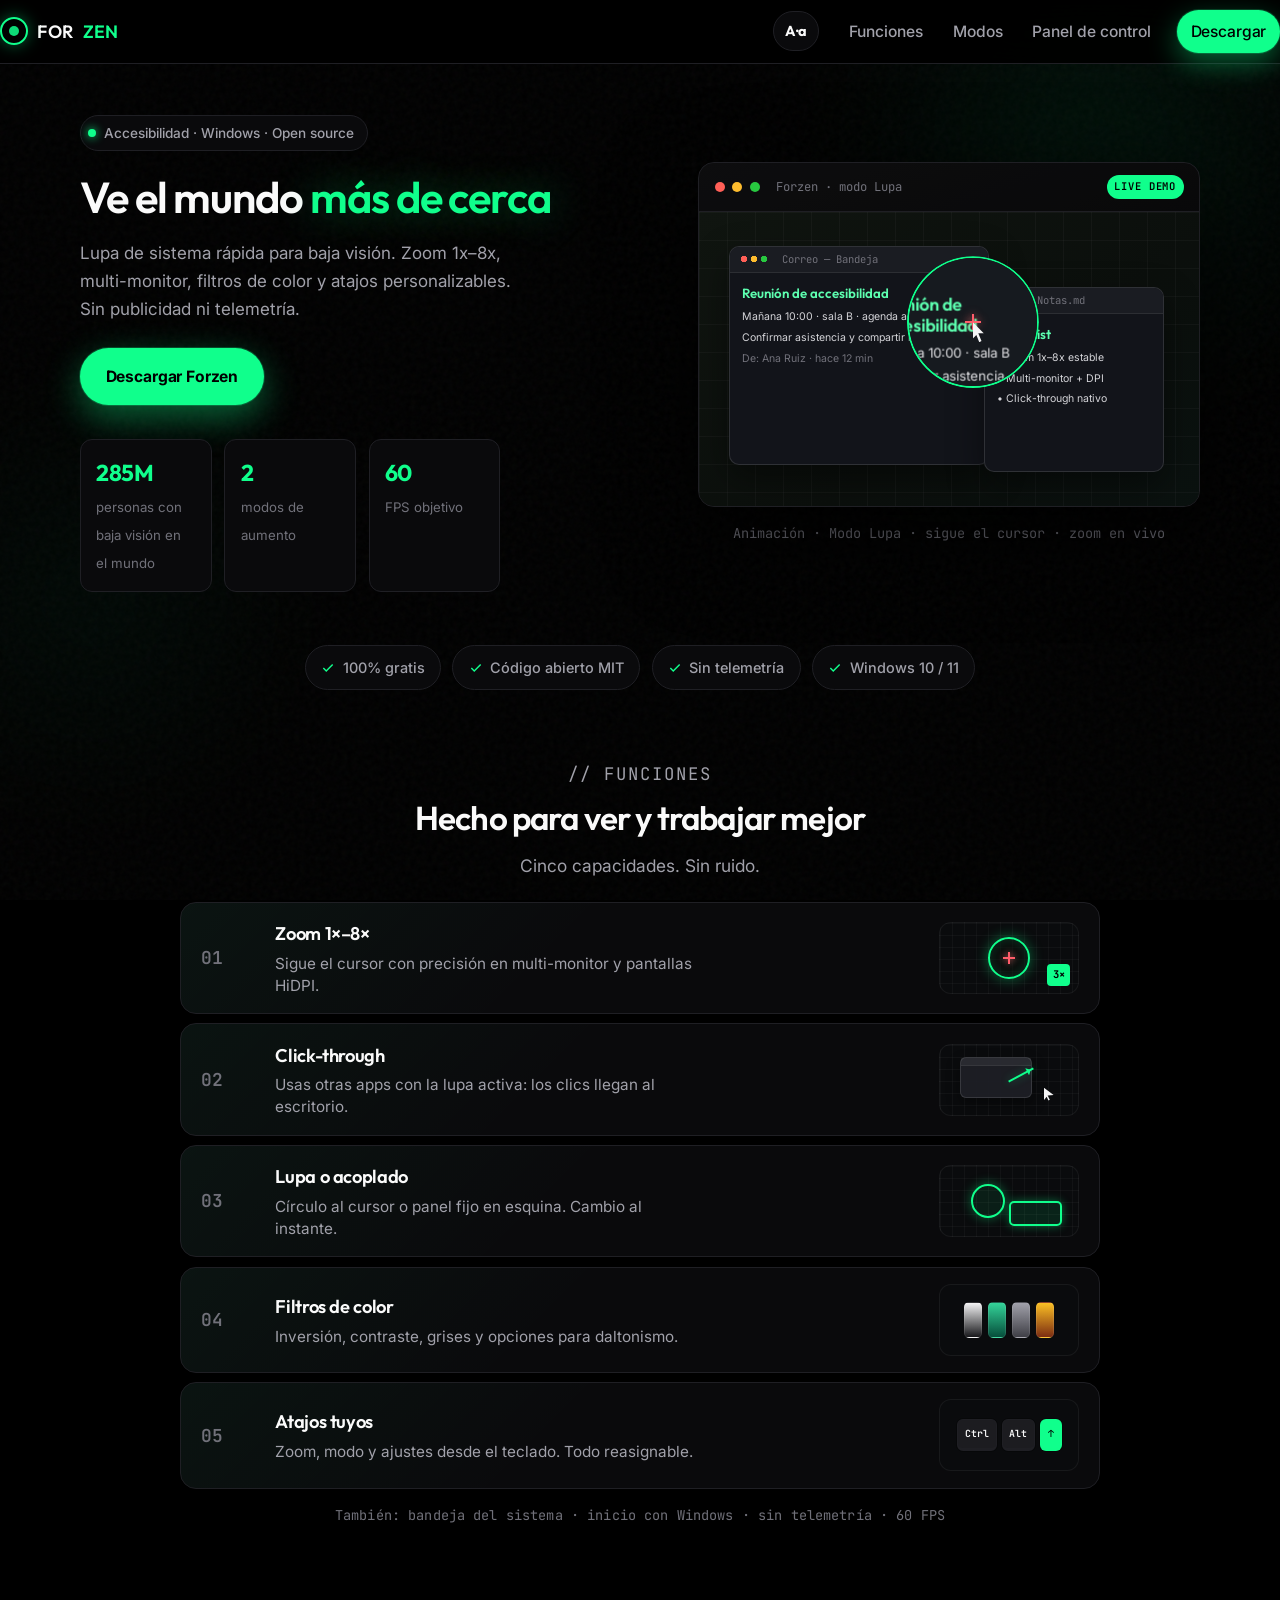
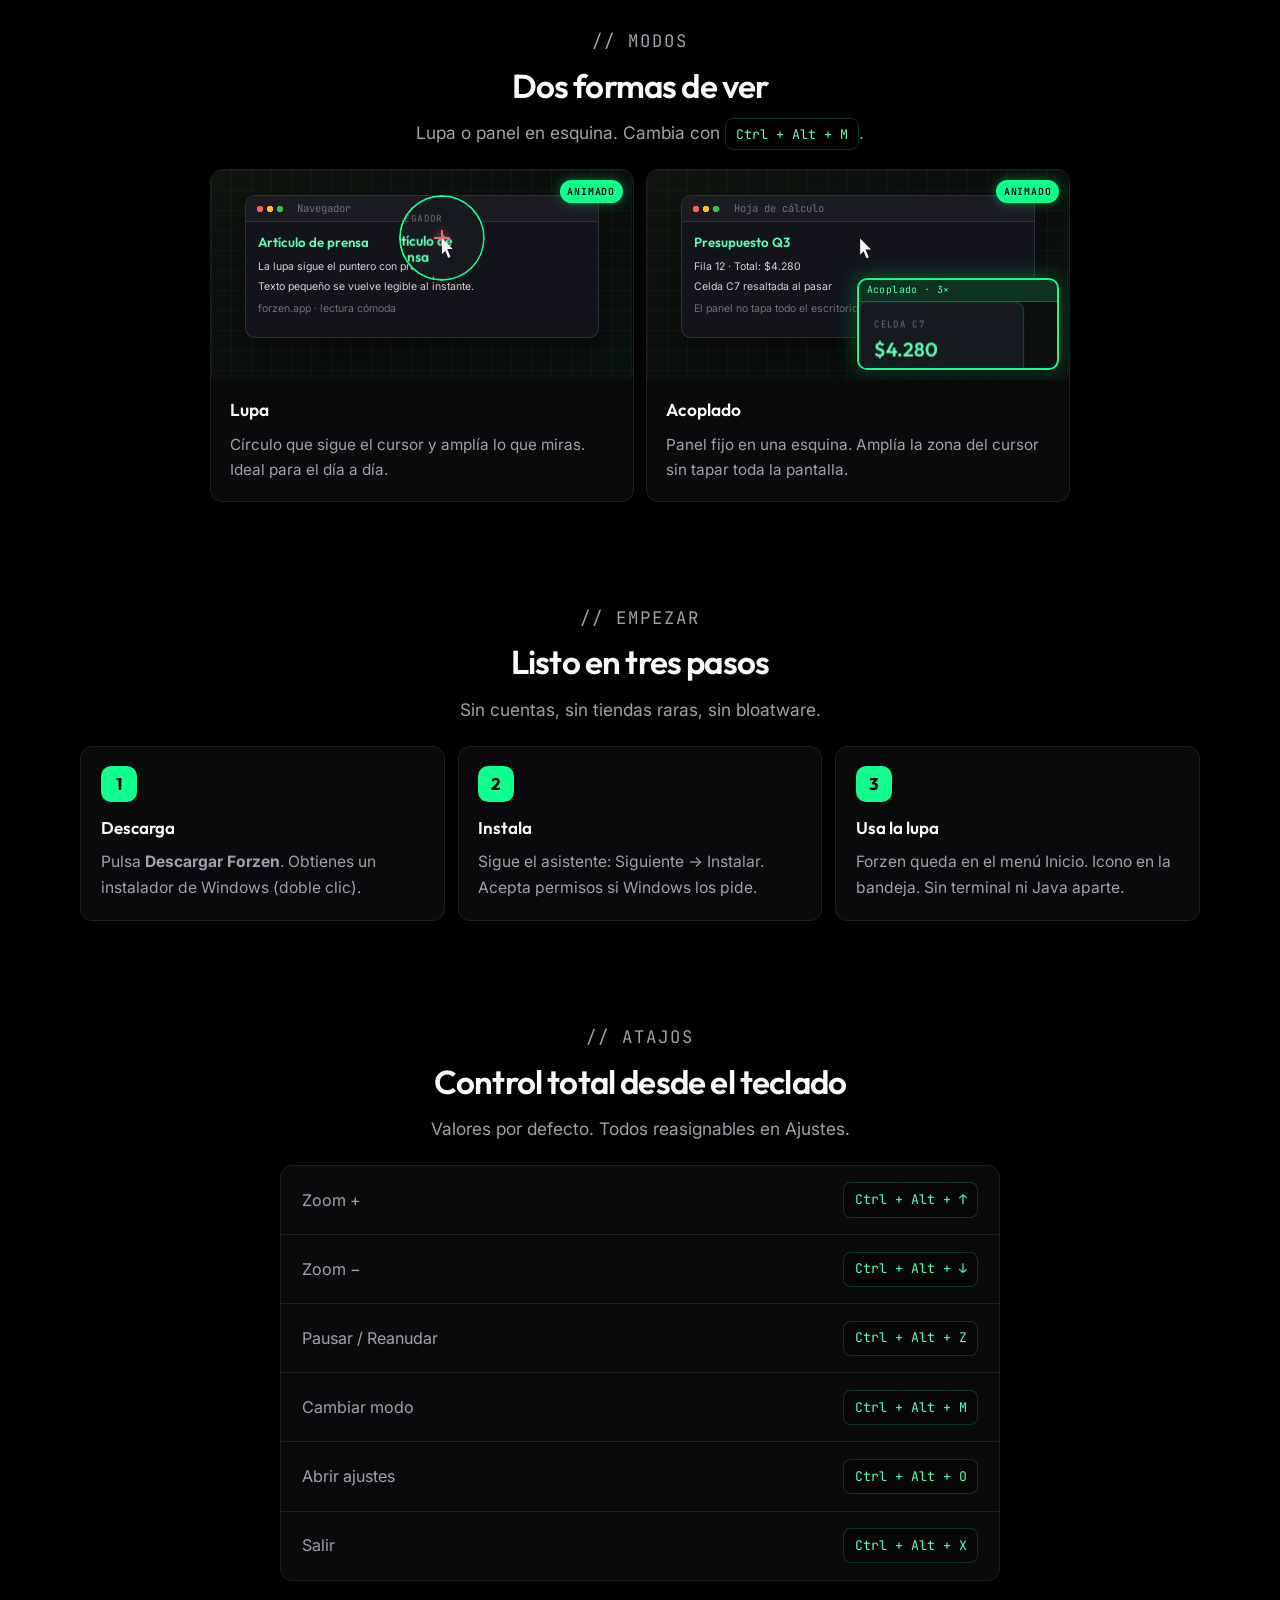
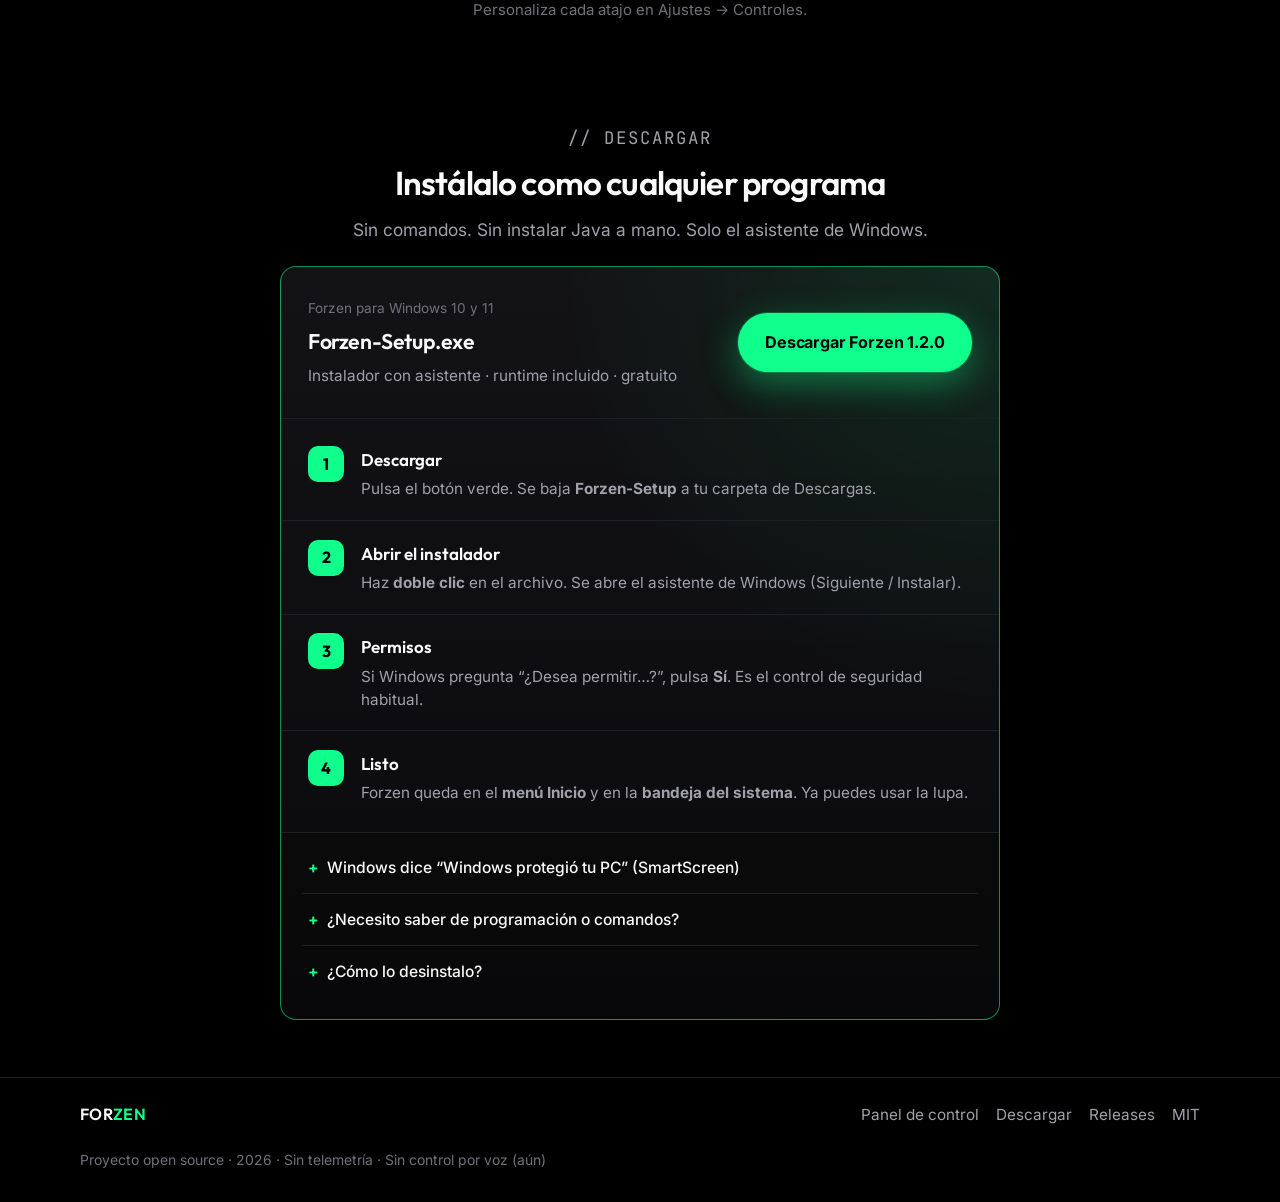
==== docs/index.html @ ca0ce57c "feat(web): Sprint 1 a11y + confianza Controles A·a (tamaño, ultra contraste, Atkinson), focus 3px, S" ====
<!DOCTYPE html>
<html lang="es">
<head>
  <meta charset="UTF-8" />
  <meta name="google-site-verification" content="HSvwSOgh6Ow3iwodJZuZifrRcxq3Qrqe3rwcxoVWljc" />
  <meta name="viewport" content="width=device-width, initial-scale=1.0" />
  <meta name="description" content="Forzen — Lupa de pantalla gratuita para personas con baja visión. Zoom 1x–8x, multi-monitor, filtros, atajos personalizables. Código abierto." />
  <meta name="keywords" content="lupa pantalla, zoom pantalla, baja visión, accesibilidad Windows, screen magnifier, Forzen" />
  <meta name="author" content="Forzen Project" />
  <meta name="robots" content="index, follow" />
  <meta property="og:title" content="Forzen — Lupa Inteligente para Windows" />
  <meta property="og:description" content="Amplía cualquier área de tu pantalla al instante. Gratuito, código abierto, sin publicidad." />
  <meta property="og:url" content="https://FernandezIvan323.github.io/Forzen/" />
  <meta property="og:type" content="website" />
  <meta property="og:locale" content="es_ES" />
  <meta name="twitter:card" content="summary_large_image" />
  <title>Forzen — Lupa inteligente para Windows</title>
  <link rel="canonical" href="https://FernandezIvan323.github.io/Forzen/" />
  <link rel="icon" href="favicon.ico" sizes="any" />
  <link rel="icon" type="image/png" href="favicon-32.png" sizes="32x32" />
  <link rel="icon" type="image/png" href="favicon-256.png" sizes="256x256" />
  <link rel="apple-touch-icon" href="apple-touch-icon.png" />
  <meta property="og:image" content="https://FernandezIvan323.github.io/Forzen/favicon-256.png" />
  <link rel="preconnect" href="https://fonts.googleapis.com" />
  <link rel="preconnect" href="https://fonts.gstatic.com" crossorigin />
  <link href="https://fonts.googleapis.com/css2?family=Atkinson+Hyperlegible:ital,wght@0,400;0,700;1,400;1,700&family=Inter:wght@400;500;600;700&family=Outfit:wght@500;600;700&family=JetBrains+Mono:wght@400;500&display=swap" rel="stylesheet" />
  <link rel="stylesheet" href="style.css?v=12" />
  <meta property="og:image:alt" content="Forzen — Lupa rápida y sin anuncios para Windows" />
  <meta name="twitter:title" content="Forzen — Lupa Inteligente para Windows" />
  <meta name="twitter:description" content="Lupa rápida y sin anuncios para Windows. Gratuito, open source." />
  <script type="application/ld+json">
  {
    "@context": "https://schema.org",
    "@type": "SoftwareApplication",
    "name": "Forzen",
    "operatingSystem": "Windows 10, Windows 11",
    "applicationCategory": "AccessibilityApplication",
    "applicationSubCategory": "Screen Magnifier",
    "softwareVersion": "1.2.0",
    "description": "Lupa de pantalla inteligente y gratuita para personas con baja visión. Zoom 1x–8x, multi-monitor, filtros y atajos.",
    "url": "https://FernandezIvan323.github.io/Forzen/",
    "downloadUrl": "https://github.com/FernandezIvan323/Forzen/releases/download/v1.2.0/Forzen-Setup-1.2.0.exe",
    "installUrl": "https://FernandezIvan323.github.io/Forzen/download.html",
    "offers": { "@type": "Offer", "price": "0", "priceCurrency": "USD" },
    "license": "https://opensource.org/licenses/MIT",
    "author": { "@type": "Person", "name": "FernandezIvan323" }
  }
  </script>
</head>
<body>
  <div class="bg-fx" aria-hidden="true">
    <div class="orb orb-a"></div>
    <div class="orb orb-b"></div>
    <div class="noise"></div>
  </div>

  <header class="site-header">
    <div class="container nav-inner">
      <a class="logo" href="#top" aria-label="Forzen inicio">
        <span class="logo-mark" aria-hidden="true"></span>
        FOR<span>ZEN</span>
      </a>

      <div class="a11y-bar" role="region" aria-label="Accesibilidad de la página">
        <button type="button" class="a11y-toggle" aria-expanded="false" aria-controls="a11y-panel" title="Opciones de lectura">
          A·a
        </button>
        <div id="a11y-panel" class="a11y-panel" hidden>
          <div class="a11y-row">
            <span class="a11y-row-label">Tamaño de texto</span>
            <button type="button" class="a11y-btn" data-a11y-font="100" aria-pressed="true">100%</button>
            <button type="button" class="a11y-btn" data-a11y-font="125" aria-pressed="false">125%</button>
            <button type="button" class="a11y-btn" data-a11y-font="150" aria-pressed="false">150%</button>
          </div>
          <div class="a11y-row">
            <span class="a11y-row-label">Visual</span>
            <button type="button" class="a11y-btn" data-a11y-hc aria-pressed="false">Ultra contraste</button>
            <button type="button" class="a11y-btn" data-a11y-legible aria-pressed="false">Fuente legible</button>
          </div>
        </div>
      </div>

      <button class="nav-toggle" type="button" aria-expanded="false" aria-controls="primary-nav" aria-label="Abrir menú">
        <span></span>
      </button>

      <nav class="nav-links" id="primary-nav" aria-label="Principal">
        <a href="#features">Funciones</a>
        <a href="#modes">Modos</a>
        <a href="panel-de-control.html">Panel de control</a>
        <a class="nav-cta" href="#download">Descargar</a>
      </nav>
    </div>
  </header>

  <main id="top">
    <!-- Hero -->
    <section class="hero">
      <div class="container hero-grid">
        <div class="reveal">
          <p class="eyebrow">
            <span class="eyebrow-dot" aria-hidden="true"></span>
            Accesibilidad · Windows · Open source
          </p>
          <h1>Ve el mundo <em>más de cerca</em></h1>
          <p class="hero-lead">
            Lupa de sistema rápida para baja visión. Zoom 1x–8x, multi-monitor,
            filtros de color y atajos personalizables. Sin publicidad ni telemetría.
          </p>
          <div class="hero-actions">
            <a class="btn btn-primary" href="download.html">
              Descargar Forzen
            </a>
          </div>
          <div class="hero-stats" role="list">
            <div class="stat" role="listitem">
              <strong id="stat-counter">285M</strong>
              <span>personas con baja visión en el mundo</span>
            </div>
            <div class="stat" role="listitem">
              <strong>2</strong>
              <span>modos de aumento</span>
            </div>
            <div class="stat" role="listitem">
              <strong>60</strong>
              <span>FPS objetivo</span>
            </div>
          </div>
        </div>

        <!-- Demo animada: modo Lupa (CSS, sin JS frágil) -->
        <div class="product-stage reveal" aria-label="Animación del modo Lupa de Forzen">
          <div class="product-glow" aria-hidden="true"></div>
          <div class="desktop-frame">
            <div class="desktop-chrome" aria-hidden="true">
              <i></i><i></i><i></i>
              <span class="title">Forzen · modo Lupa</span>
              <span class="demo-badge">LIVE DEMO</span>
            </div>
            <div class="desktop-body fx-demo fx-demo--lens" data-fx="lens" aria-hidden="true">
              <div class="fx-win fx-win--mail">
                <div class="fx-win-bar"><span class="fx-dots"></span><span>Correo — Bandeja</span></div>
                <div class="fx-win-body">
                  <div class="fx-title">Reunión de accesibilidad</div>
                  <div class="fx-line">Mañana 10:00 · sala B · agenda adjunta</div>
                  <div class="fx-line">Confirmar asistencia y compartir notas.</div>
                  <div class="fx-line fx-muted">De: Ana Ruiz · hace 12 min</div>
                </div>
              </div>
              <div class="fx-win fx-win--notes">
                <div class="fx-win-bar"><span class="fx-dots"></span><span>Notas.md</span></div>
                <div class="fx-win-body">
                  <div class="fx-title">Checklist</div>
                  <div class="fx-line">• Zoom 1x–8x estable</div>
                  <div class="fx-line">• Multi-monitor + DPI</div>
                  <div class="fx-line">• Click-through nativo</div>
                </div>
              </div>
              <div class="fx-hotspot" data-fx-hot>
                <div class="fx-lens">
                  <div class="fx-lens-zoom" data-fx-zoom>
                    <div class="fx-zoom-card">
                      <div class="fx-zoom-kicker">Correo</div>
                      <div class="fx-zoom-title">Reunión de accesibilidad</div>
                      <div class="fx-zoom-line">Mañana 10:00 · sala B</div>
                      <div class="fx-zoom-line">Confirmar asistencia…</div>
                    </div>
                  </div>
                  <div class="fx-cross"></div>
                </div>
                <div class="fx-cursor"></div>
              </div>
            </div>
          </div>
          <p class="product-caption">Animación · Modo Lupa · sigue el cursor · zoom en vivo</p>
        </div>
      </div>
    </section>

    <!-- Trust -->
    <section class="trust" aria-label="Garantías">
      <div class="container">
        <div class="trust-row reveal">
          <span class="trust-pill">
            <svg width="14" height="14" viewBox="0 0 24 24" fill="none" stroke="currentColor" stroke-width="2.5" aria-hidden="true"><path d="M20 6 9 17l-5-5"/></svg>
            100% gratis
          </span>
          <span class="trust-pill">
            <svg width="14" height="14" viewBox="0 0 24 24" fill="none" stroke="currentColor" stroke-width="2.5" aria-hidden="true"><path d="M20 6 9 17l-5-5"/></svg>
            Código abierto MIT
          </span>
          <span class="trust-pill">
            <svg width="14" height="14" viewBox="0 0 24 24" fill="none" stroke="currentColor" stroke-width="2.5" aria-hidden="true"><path d="M20 6 9 17l-5-5"/></svg>
            Sin telemetría
          </span>
          <span class="trust-pill">
            <svg width="14" height="14" viewBox="0 0 24 24" fill="none" stroke="currentColor" stroke-width="2.5" aria-hidden="true"><path d="M20 6 9 17l-5-5"/></svg>
            Windows 10 / 11
          </span>
        </div>
      </div>
    </section>

    <!-- Features — horizontal slabs + mini visuals -->
    <section class="section" id="features">
      <div class="container">
        <div class="section-head reveal">
          <p class="section-kicker">// funciones</p>
          <h2>Hecho para ver y trabajar mejor</h2>
          <p>Cinco capacidades. Sin ruido.</p>
        </div>

        <div class="feat-list">
          <article class="feat-slab reveal">
            <span class="feat-idx">01</span>
            <div class="feat-copy">
              <h3>Zoom 1×–8×</h3>
              <p>Sigue el cursor con precisión en multi-monitor y pantallas HiDPI.</p>
            </div>
            <div class="feat-visual feat-visual--lens" aria-hidden="true">
              <span class="fv-ring"></span>
              <span class="fv-cross"></span>
              <span class="fv-badge">3×</span>
            </div>
          </article>

          <article class="feat-slab reveal">
            <span class="feat-idx">02</span>
            <div class="feat-copy">
              <h3>Click-through</h3>
              <p>Usas otras apps con la lupa activa: los clics llegan al escritorio.</p>
            </div>
            <div class="feat-visual feat-visual--click" aria-hidden="true">
              <span class="fv-win"></span>
              <span class="fv-arrow"></span>
              <span class="fv-pointer"></span>
            </div>
          </article>

          <article class="feat-slab reveal">
            <span class="feat-idx">03</span>
            <div class="feat-copy">
              <h3>Lupa o acoplado</h3>
              <p>Círculo al cursor o panel fijo en esquina. Cambio al instante.</p>
            </div>
            <div class="feat-visual feat-visual--modes" aria-hidden="true">
              <span class="fv-circle"></span>
              <span class="fv-dock"></span>
            </div>
          </article>

          <article class="feat-slab reveal">
            <span class="feat-idx">04</span>
            <div class="feat-copy">
              <h3>Filtros de color</h3>
              <p>Inversión, contraste, grises y opciones para daltonismo.</p>
            </div>
            <div class="feat-visual feat-visual--filters" aria-hidden="true">
              <span class="fv-swatch s1"></span>
              <span class="fv-swatch s2"></span>
              <span class="fv-swatch s3"></span>
              <span class="fv-swatch s4"></span>
            </div>
          </article>

          <article class="feat-slab reveal">
            <span class="feat-idx">05</span>
            <div class="feat-copy">
              <h3>Atajos tuyos</h3>
              <p>Zoom, modo y ajustes desde el teclado. Todo reasignable.</p>
            </div>
            <div class="feat-visual feat-visual--keys" aria-hidden="true">
              <span class="fv-key">Ctrl</span>
              <span class="fv-key">Alt</span>
              <span class="fv-key">↑</span>
            </div>
          </article>

        </div>

        <p class="features-extra reveal">También: bandeja del sistema · inicio con Windows · sin telemetría · 60&nbsp;FPS</p>
      </div>
    </section>

    <!-- Modes -->
    <section class="section" id="modes">
      <div class="container">
        <div class="section-head reveal">
          <p class="section-kicker">// modos</p>
          <h2>Dos formas de ver</h2>
          <p>Lupa o panel en esquina. Cambia con <kbd class="kbd">Ctrl + Alt + M</kbd>.</p>
        </div>
        <div class="modes-grid modes-grid-2">
          <article class="mode-card reveal">
            <div class="mode-preview fx-demo fx-demo--lens fx-demo--sm" data-fx="lens" aria-hidden="true">
              <div class="fx-win fx-win--full">
                <div class="fx-win-bar"><span class="fx-dots"></span><span>Navegador</span></div>
                <div class="fx-win-body">
                  <div class="fx-title">Artículo de prensa</div>
                  <div class="fx-line">La lupa sigue el puntero con precisión.</div>
                  <div class="fx-line">Texto pequeño se vuelve legible al instante.</div>
                  <div class="fx-line fx-muted">forzen.app · lectura cómoda</div>
                </div>
              </div>
              <div class="fx-hotspot" data-fx-hot>
                <div class="fx-lens fx-lens--sm">
                  <div class="fx-lens-zoom" data-fx-zoom>
                    <div class="fx-zoom-card">
                      <div class="fx-zoom-kicker">Navegador</div>
                      <div class="fx-zoom-title">Artículo de prensa</div>
                      <div class="fx-zoom-line">La lupa sigue el puntero…</div>
                    </div>
                  </div>
                  <div class="fx-cross"></div>
                </div>
                <div class="fx-cursor"></div>
              </div>
              <span class="mode-live">Animado</span>
            </div>
            <div class="mode-body">
              <h3>Lupa</h3>
              <p>Círculo que sigue el cursor y amplía lo que miras. Ideal para el día a día.</p>
            </div>
          </article>
          <article class="mode-card reveal">
            <div class="mode-preview fx-demo fx-demo--dock" data-fx="dock" aria-hidden="true">
              <div class="fx-win fx-win--full">
                <div class="fx-win-bar"><span class="fx-dots"></span><span>Hoja de cálculo</span></div>
                <div class="fx-win-body">
                  <div class="fx-title">Presupuesto Q3</div>
                  <div class="fx-line">Fila 12 · Total: $4.280</div>
                  <div class="fx-line">Celda C7 resaltada al pasar</div>
                  <div class="fx-line fx-muted">El panel no tapa todo el escritorio</div>
                </div>
              </div>
              <div class="fx-hotspot fx-hotspot--cursor-only" data-fx-hot>
                <div class="fx-cursor"></div>
              </div>
              <div class="fx-dock">
                <div class="fx-dock-bar">Acoplado · 3×</div>
                <div class="fx-dock-zoom">
                  <div class="fx-zoom-card" data-fx-dock-card>
                    <div class="fx-zoom-kicker">Celda C7</div>
                    <div class="fx-zoom-title">$4.280</div>
                    <div class="fx-zoom-line">Fila 12 · Total Q3</div>
                    <div class="fx-zoom-line">Presupuesto ampliado</div>
                  </div>
                </div>
              </div>
              <span class="mode-live">Animado</span>
            </div>
            <div class="mode-body">
              <h3>Acoplado</h3>
              <p>Panel fijo en una esquina. Amplía la zona del cursor sin tapar toda la pantalla.</p>
            </div>
          </article>
        </div>
      </div>
    </section>

    <!-- How it works -->
    <section class="section" id="how">
      <div class="container">
        <div class="section-head reveal">
          <p class="section-kicker">// empezar</p>
          <h2>Listo en tres pasos</h2>
          <p>Sin cuentas, sin tiendas raras, sin bloatware.</p>
        </div>
        <div class="steps">
          <article class="step reveal">
            <div class="step-num">1</div>
            <h3>Descarga</h3>
            <p>Pulsa <strong>Descargar Forzen</strong>. Obtienes un instalador de Windows (doble clic).</p>
          </article>
          <article class="step reveal">
            <div class="step-num">2</div>
            <h3>Instala</h3>
            <p>Sigue el asistente: Siguiente → Instalar. Acepta permisos si Windows los pide.</p>
          </article>
          <article class="step reveal">
            <div class="step-num">3</div>
            <h3>Usa la lupa</h3>
            <p>Forzen queda en el menú Inicio. Icono en la bandeja. Sin terminal ni Java aparte.</p>
          </article>
        </div>
      </div>
    </section>

    <!-- Hotkeys -->
    <section class="section" id="hotkeys">
      <div class="container">
        <div class="section-head reveal">
          <p class="section-kicker">// atajos</p>
          <h2>Control total desde el teclado</h2>
          <p>Valores por defecto. Todos reasignables en Ajustes.</p>
        </div>
        <div class="hotkey-panel reveal" role="table" aria-label="Atajos de teclado">
          <div class="hotkey-row" role="row"><span>Zoom +</span><kbd class="kbd">Ctrl + Alt + ↑</kbd></div>
          <div class="hotkey-row" role="row"><span>Zoom −</span><kbd class="kbd">Ctrl + Alt + ↓</kbd></div>
          <div class="hotkey-row" role="row"><span>Pausar / Reanudar</span><kbd class="kbd">Ctrl + Alt + Z</kbd></div>
          <div class="hotkey-row" role="row"><span>Cambiar modo</span><kbd class="kbd">Ctrl + Alt + M</kbd></div>
          <div class="hotkey-row" role="row"><span>Abrir ajustes</span><kbd class="kbd">Ctrl + Alt + O</kbd></div>
          <div class="hotkey-row" role="row"><span>Salir</span><kbd class="kbd">Ctrl + Alt + X</kbd></div>
        </div>
        <p class="hotkey-note reveal">Personaliza cada atajo en Ajustes → Controles.</p>
      </div>
    </section>

    <!-- Download wizard -->
    <section class="section" id="download">
      <div class="container">
        <div class="section-head reveal">
          <p class="section-kicker">// descargar</p>
          <h2>Instálalo como cualquier programa</h2>
          <p>Sin comandos. Sin instalar Java a mano. Solo el asistente de Windows.</p>
        </div>

        <div class="install-wizard reveal">
          <div class="wizard-cta">
            <div>
              <p class="wizard-label">Forzen para Windows 10 y 11</p>
              <h3>Forzen-Setup.exe</h3>
              <p class="wizard-meta">Instalador con asistente · runtime incluido · gratuito</p>
            </div>
            <a class="btn btn-primary btn-download"
               href="download.html"
               id="download-btn">
              Descargar Forzen 1.2.0
            </a>
          </div>

          <ol class="wizard-steps">
            <li class="wizard-step">
              <span class="wizard-num" aria-hidden="true">1</span>
              <div>
                <h4>Descargar</h4>
                <p>Pulsa el botón verde. Se baja <strong>Forzen-Setup</strong> a tu carpeta de Descargas.</p>
              </div>
            </li>
            <li class="wizard-step">
              <span class="wizard-num" aria-hidden="true">2</span>
              <div>
                <h4>Abrir el instalador</h4>
                <p>Haz <strong>doble clic</strong> en el archivo. Se abre el asistente de Windows (Siguiente / Instalar).</p>
              </div>
            </li>
            <li class="wizard-step">
              <span class="wizard-num" aria-hidden="true">3</span>
              <div>
                <h4>Permisos</h4>
                <p>Si Windows pregunta “¿Desea permitir…?”, pulsa <strong>Sí</strong>. Es el control de seguridad habitual.</p>
              </div>
            </li>
            <li class="wizard-step">
              <span class="wizard-num" aria-hidden="true">4</span>
              <div>
                <h4>Listo</h4>
                <p>Forzen queda en el <strong>menú Inicio</strong> y en la <strong>bandeja del sistema</strong>. Ya puedes usar la lupa.</p>
              </div>
            </li>
          </ol>

          <div class="wizard-faq">
            <details>
              <summary>Windows dice “Windows protegió tu PC” (SmartScreen)</summary>
              <p>Es normal en programas nuevos sin certificado de pago. Pulsa <strong>Más información</strong> y luego <strong>Ejecutar de todos modos</strong>. Forzen es código abierto y no instala publicidad.</p>
            </details>
            <details>
              <summary>¿Necesito saber de programación o comandos?</summary>
              <p>No. Solo descarga, doble clic e instalar. Como cualquier otra app de Windows.</p>
            </details>
            <details>
              <summary>¿Cómo lo desinstalo?</summary>
              <p>Configuración de Windows → Aplicaciones → Forzen → Desinstalar. También desde el menú Inicio.</p>
            </details>
          </div>
        </div>
      </div>
    </section>
  </main>

  <footer class="site-footer">
    <div class="container footer-inner">
      <div class="footer-brand">FOR<span>ZEN</span></div>
      <div class="footer-links">
        <a href="panel-de-control.html">Panel de control</a>
        <a href="download.html">Descargar</a>
        <a href="https://github.com/FernandezIvan323/Forzen/releases">Releases</a>
        <a href="https://github.com/FernandezIvan323/Forzen/blob/main/LICENSE">MIT</a>
      </div>
      <p class="footer-copy">
        Proyecto open source · 2026 · Sin telemetría · Sin control por voz (aún)
      </p>
    </div>
  </footer>

  <script src="a11y.js?v=12"></script>
  <script src="app.js?v=12"></script>
</body>
</html>
---- docs/style.css ----
/* ─── Forzen Landing — Soft Dark (aligned with in-app Settings) ─── */

:root {
  /* Deeper blacks + higher saturation Soft Dark */
  --bg: #000000;
  --bg-elevated: #050506;
  --surface: #0a0a0c;
  --surface-hover: #121216;
  --card: #0a0a0c;
  --card-hover: #121216;
  --border: #1f1f24;
  --border-strong: rgba(16, 255, 140, 0.55);
  --accent: #10ff8c;
  --accent-soft: #5dffb0;
  --accent-dim: rgba(16, 255, 140, 0.14);
  --accent-glow: rgba(16, 255, 140, 0.38);
  /* Alias so existing rules keep working */
  --green: var(--accent);
  --green-soft: var(--accent-soft);
  --green-dim: var(--accent-dim);
  --green-glow: var(--accent-glow);
  --red: #ff5c6a;
  --text: #fafafa;
  --muted: #a1a1aa;
  --muted-2: #71717a;
  --on-accent: #000000;
  --radius: 12px;
  --radius-lg: 16px;
  --shadow: 0 28px 90px rgba(0, 0, 0, 0.75);
  --font-sans: "Inter", system-ui, -apple-system, BlinkMacSystemFont, "Segoe UI", sans-serif;
  --font-display: "Outfit", var(--font-sans);
  --font-mono: "JetBrains Mono", "Consolas", ui-monospace, monospace;
  --nav-h: 64px;
  --max: 1120px;
}

*, *::before, *::after { box-sizing: border-box; margin: 0; padding: 0; }

html {
  scroll-behavior: smooth;
  font-size: 17px;
  -webkit-text-size-adjust: 100%;
}

body {
  font-family: var(--font-sans);
  background: var(--bg);
  color: var(--text);
  line-height: 1.65;
  min-height: 100vh;
  overflow-x: hidden;
  -webkit-font-smoothing: antialiased;
}

/* Ambient background */
.bg-fx {
  position: fixed;
  inset: 0;
  pointer-events: none;
  z-index: 0;
  overflow: hidden;
}
.bg-fx .orb {
  position: absolute;
  border-radius: 50%;
  filter: blur(80px);
  opacity: 0.45;
}
.bg-fx .orb-a {
  width: 520px; height: 520px;
  top: -120px; right: -80px;
  background: radial-gradient(circle, rgba(16, 255, 140, 0.2), transparent 70%);
}
.bg-fx .orb-b {
  width: 420px; height: 420px;
  bottom: 10%; left: -120px;
  background: radial-gradient(circle, rgba(16, 255, 140, 0.12), transparent 70%);
}
.bg-fx .noise {
  position: absolute; inset: 0;
  opacity: 0.035;
  background-image: url("data:image/svg+xml,%3Csvg viewBox='0 0 200 200' xmlns='http://www.w3.org/2000/svg'%3E%3Cfilter id='n'%3E%3CfeTurbulence type='fractalNoise' baseFrequency='0.85' numOctaves='4' stitchTiles='stitch'/%3E%3C/filter%3E%3Crect width='100%25' height='100%25' filter='url(%23n)'/%3E%3C/svg%3E");
}

a { color: var(--green); text-decoration: none; }
a:hover { text-decoration: underline; text-underline-offset: 3px; }

:focus-visible {
  outline: 3px solid var(--green);
  outline-offset: 3px;
  border-radius: 4px;
}
a:focus-visible,
button:focus-visible,
.btn:focus-visible,
.nav-cta:focus-visible,
input:focus-visible,
select:focus-visible,
summary:focus-visible {
  outline: 3px solid var(--green);
  outline-offset: 3px;
}

/* ─── Site a11y preferences ─── */
html[data-font-scale="125"] { font-size: 21px; }
html[data-font-scale="150"] { font-size: 25px; }
html[data-legible="true"] body {
  font-family: "Atkinson Hyperlegible", var(--font-sans);
}
html[data-hc="true"] {
  --bg: #000000;
  --bg-elevated: #000000;
  --surface: #0a0a0a;
  --surface-hover: #141414;
  --card: #0a0a0a;
  --card-hover: #141414;
  --border: #ffffff;
  --border-strong: #ffff00;
  --accent: #ffff00;
  --accent-soft: #ffff66;
  --accent-dim: rgba(255, 255, 0, 0.15);
  --accent-glow: rgba(255, 255, 0, 0.35);
  --green: #ffff00;
  --green-soft: #ffff66;
  --green-dim: rgba(255, 255, 0, 0.15);
  --green-glow: rgba(255, 255, 0, 0.35);
  --text: #ffffff;
  --muted: #eeeeee;
  --muted-2: #dddddd;
  --on-accent: #000000;
  --red: #ff3333;
}

.a11y-bar {
  position: relative;
  margin-left: auto;
  margin-right: 0.35rem;
  display: flex;
  align-items: center;
  order: 0;
}
.nav-inner .nav-toggle { order: 2; }
.nav-inner .nav-links { order: 1; }
.a11y-toggle {
  display: inline-flex;
  align-items: center;
  justify-content: center;
  min-width: 44px;
  min-height: 40px;
  padding: 0.35rem 0.65rem;
  border-radius: 999px;
  border: 1px solid var(--border);
  background: var(--surface);
  color: var(--text);
  font-family: var(--font-display);
  font-weight: 700;
  font-size: 0.85rem;
  cursor: pointer;
  letter-spacing: -0.02em;
}
.a11y-toggle:hover {
  border-color: var(--border-strong);
  background: var(--surface-hover);
}
.a11y-panel {
  position: absolute;
  top: calc(100% + 8px);
  right: 0;
  z-index: 200;
  min-width: 220px;
  padding: 0.75rem;
  border-radius: var(--radius);
  border: 1px solid var(--border);
  background: var(--bg-elevated);
  box-shadow: var(--shadow);
  display: flex;
  flex-direction: column;
  gap: 0.55rem;
}
.a11y-panel[hidden] { display: none !important; }
.a11y-row {
  display: flex;
  flex-wrap: wrap;
  gap: 0.35rem;
  align-items: center;
}
.a11y-row-label {
  width: 100%;
  font-size: 0.68rem;
  font-family: var(--font-mono);
  letter-spacing: 0.06em;
  text-transform: uppercase;
  color: var(--muted-2);
  margin-bottom: 0.1rem;
}
.a11y-btn {
  flex: 1;
  min-width: 2.5rem;
  min-height: 36px;
  padding: 0.35rem 0.5rem;
  border-radius: 8px;
  border: 1px solid var(--border);
  background: var(--surface);
  color: var(--text);
  font-weight: 600;
  font-size: 0.8rem;
  cursor: pointer;
}
.a11y-btn.is-on,
.a11y-btn[aria-pressed="true"] {
  border-color: var(--border-strong);
  background: var(--accent);
  color: var(--on-accent);
}
.a11y-btn:hover { border-color: var(--border-strong); }

/* Trust / SHA block */
.trust-block {
  margin-top: 1.25rem;
  padding: 1rem 1.1rem;
  border-radius: var(--radius);
  border: 1px solid var(--border);
  background: var(--surface);
  text-align: left;
}
.trust-block h3 {
  font-family: var(--font-display);
  font-size: 0.95rem;
  margin-bottom: 0.45rem;
}
.trust-block p {
  color: var(--muted);
  font-size: 0.86rem;
  line-height: 1.5;
  margin-bottom: 0.65rem;
}
.sha-row {
  display: flex;
  flex-wrap: wrap;
  gap: 0.5rem;
  align-items: center;
  margin-bottom: 0.75rem;
}
.sha-code {
  flex: 1;
  min-width: 0;
  font-family: var(--font-mono);
  font-size: 0.68rem;
  word-break: break-all;
  color: var(--accent-soft);
  background: #000;
  border: 1px solid var(--border);
  border-radius: 8px;
  padding: 0.55rem 0.65rem;
}
.trust-actions {
  display: flex;
  flex-wrap: wrap;
  gap: 0.5rem;
}

.container {
  width: min(100% - 2.5rem, var(--max));
  margin-inline: auto;
  position: relative;
  z-index: 1;
}

/* ─── Nav ─── */
.site-header {
  position: sticky;
  top: 0;
  z-index: 100;
  height: var(--nav-h);
  display: flex;
  align-items: center;
  backdrop-filter: blur(16px) saturate(1.35);
  -webkit-backdrop-filter: blur(16px) saturate(1.35);
  background: rgba(0, 0, 0, 0.92);
  border-bottom: 1px solid var(--border);
}

.nav-inner {
  display: flex;
  align-items: center;
  justify-content: space-between;
  gap: 0.65rem;
  width: 100%;
  flex-wrap: nowrap;
}
.nav-inner .logo { margin-right: auto; }

.logo {
  display: inline-flex;
  align-items: center;
  gap: 0.55rem;
  font-family: var(--font-display);
  font-weight: 600;
  font-size: 1.05rem;
  letter-spacing: 0.02em;
  color: var(--text);
  text-decoration: none;
}
.logo:hover { text-decoration: none; color: var(--text); }
.logo-mark {
  width: 28px; height: 28px;
  border-radius: 50%;
  border: 2px solid var(--green);
  box-shadow: 0 0 16px var(--green-glow);
  position: relative;
  flex-shrink: 0;
}
.logo-mark::after {
  content: "";
  position: absolute;
  inset: 7px;
  border-radius: 50%;
  background: var(--green);
  opacity: 0.85;
}
.logo span { color: var(--green); }

.nav-links {
  display: flex;
  align-items: center;
  gap: 0.25rem;
}
.nav-links a {
  color: var(--muted);
  font-size: 0.92rem;
  font-weight: 500;
  padding: 0.45rem 0.75rem;
  border-radius: 999px;
  text-decoration: none;
  transition: color 0.15s, background 0.15s;
}
.nav-links a:hover {
  color: var(--text);
  background: rgba(255,255,255,0.04);
  text-decoration: none;
}

/* Nav CTA uses same solid CTA language as download buttons */
.nav-cta {
  display: inline-flex;
  align-items: center;
  justify-content: center;
  gap: 0.4rem;
  margin-left: 0.5rem;
  padding: 0.55rem 1.15rem;
  border-radius: 999px;
  border: 1px solid transparent;
  background: var(--accent);
  color: var(--on-accent) !important;
  font-weight: 700;
  font-size: 0.84rem;
  letter-spacing: -0.01em;
  text-decoration: none !important;
  box-shadow:
    0 0 0 1px rgba(16, 255, 140, 0.2),
    0 10px 28px var(--accent-glow);
  transition: transform 0.15s, box-shadow 0.15s, background 0.15s, filter 0.15s;
}
.nav-cta:hover {
  transform: translateY(-1px);
  background: var(--accent-soft);
  filter: saturate(1.08);
  box-shadow:
    0 0 0 1px rgba(16, 255, 140, 0.35),
    0 14px 36px var(--accent-glow);
}

.nav-toggle {
  display: none;
  width: 44px; height: 44px;
  border: 1px solid var(--border);
  border-radius: 12px;
  background: var(--card);
  color: var(--text);
  cursor: pointer;
  align-items: center;
  justify-content: center;
}
.nav-toggle span,
.nav-toggle span::before,
.nav-toggle span::after {
  display: block;
  width: 18px; height: 2px;
  background: currentColor;
  border-radius: 2px;
  position: relative;
  transition: transform 0.2s, opacity 0.2s;
}
.nav-toggle span::before,
.nav-toggle span::after {
  content: "";
  position: absolute;
  left: 0;
}
.nav-toggle span::before { top: -6px; }
.nav-toggle span::after { top: 6px; }
.nav-toggle[aria-expanded="true"] span { background: transparent; }
.nav-toggle[aria-expanded="true"] span::before { top: 0; transform: rotate(45deg); }
.nav-toggle[aria-expanded="true"] span::after { top: 0; transform: rotate(-45deg); }

/* ─── Buttons — same design as “Descargar Forzen 1.2.0” CTA ─── */
.btn {
  display: inline-flex;
  align-items: center;
  justify-content: center;
  gap: 0.45rem;
  padding: 0.85rem 1.45rem;
  border-radius: 999px;
  font-family: var(--font-sans);
  font-weight: 700;
  font-size: 0.92rem;
  letter-spacing: -0.01em;
  border: 1px solid transparent;
  cursor: pointer;
  text-decoration: none !important;
  transition: transform 0.15s, box-shadow 0.15s, background 0.15s, border-color 0.15s, filter 0.15s;
}
.btn:hover { transform: translateY(-1px); }
.btn-primary,
.btn-download {
  background: var(--accent);
  color: var(--on-accent) !important;
  box-shadow:
    0 0 0 1px rgba(16, 255, 140, 0.22),
    0 12px 36px var(--accent-glow);
}
.btn-primary:hover,
.btn-download:hover {
  background: var(--accent-soft);
  filter: saturate(1.08);
  box-shadow:
    0 0 0 1px rgba(16, 255, 140, 0.4),
    0 16px 48px var(--accent-glow);
}
.btn-ghost {
  background: transparent;
  color: var(--text) !important;
  border-color: var(--border);
  box-shadow: none;
}
.btn-ghost:hover {
  border-color: rgba(16, 255, 140, 0.45);
  background: var(--accent-dim);
  color: var(--accent-soft) !important;
  box-shadow: 0 0 0 1px rgba(16, 255, 140, 0.12);
}

/* ─── Hero ─── */
.hero {
  padding: clamp(1.75rem, 4vw, 3.25rem) 0 clamp(1.75rem, 4vw, 3rem);
  position: relative;
  z-index: 1;
}
.hero-grid {
  display: grid;
  grid-template-columns: 1.05fr 0.95fr;
  gap: clamp(2rem, 5vw, 4rem);
  align-items: center;
}
.eyebrow {
  display: inline-flex;
  align-items: center;
  gap: 0.5rem;
  padding: 0.35rem 0.75rem 0.35rem 0.4rem;
  border-radius: 999px;
  border: 1px solid var(--border);
  background: var(--card);
  color: var(--muted);
  font-size: 0.8rem;
  font-weight: 500;
  margin-bottom: 1.25rem;
}
.eyebrow-dot {
  width: 8px; height: 8px;
  border-radius: 50%;
  background: var(--green);
  box-shadow: 0 0 10px var(--green);
}
.hero h1 {
  font-family: var(--font-display);
  font-size: clamp(1.85rem, 3.8vw, 2.55rem);
  line-height: 1.15;
  letter-spacing: -0.025em;
  font-weight: 600;
  margin-bottom: 0.95rem;
  max-width: 18ch;
}
.hero h1 em {
  font-style: normal;
  color: var(--green);
  text-shadow: 0 0 40px var(--green-glow);
}
.hero-lead {
  color: var(--muted);
  font-size: 1rem;
  max-width: 40ch;
  margin-bottom: 1.5rem;
}
.hero-actions {
  display: flex;
  flex-wrap: wrap;
  gap: 0.75rem;
  margin-bottom: 2rem;
}
.hero-stats {
  display: grid;
  grid-template-columns: repeat(3, minmax(0, 1fr));
  gap: 0.75rem;
  max-width: 420px;
}
.stat {
  padding: 0.85rem 0.9rem;
  border-radius: var(--radius);
  border: 1px solid var(--border);
  background: var(--surface);
}
.stat strong {
  display: block;
  font-family: var(--font-display);
  font-size: 1.35rem;
  color: var(--green);
  letter-spacing: -0.02em;
}
.stat span {
  font-size: 0.78rem;
  color: var(--muted-2);
  line-height: 1.3;
}

/* Product mockup */
.product-stage {
  position: relative;
  isolation: isolate;
}
.product-glow {
  position: absolute;
  inset: 10% 5%;
  background: radial-gradient(circle, var(--green-dim), transparent 65%);
  filter: blur(20px);
  z-index: 0;
}
.desktop-frame {
  position: relative;
  z-index: 1;
  border-radius: var(--radius-lg);
  border: 1px solid var(--border);
  background: linear-gradient(160deg, #141416 0%, #050506 100%);
  box-shadow: var(--shadow);
  overflow: hidden;
  aspect-ratio: 16 / 11;
}
.desktop-chrome {
  display: flex;
  align-items: center;
  gap: 0.45rem;
  padding: 0.7rem 0.9rem;
  border-bottom: 1px solid var(--border);
  background: rgba(0,0,0,0.35);
  min-height: 40px;
}
.desktop-chrome i {
  width: 10px; height: 10px;
  border-radius: 50%;
  background: #3f3f46;
}
.desktop-chrome i:nth-child(1) { background: #ff5f57; }
.desktop-chrome i:nth-child(2) { background: #febc2e; }
.desktop-chrome i:nth-child(3) { background: #28c840; }
.desktop-chrome .title {
  margin-left: 0.5rem;
  font-size: 0.72rem;
  color: var(--muted-2);
  font-family: var(--font-mono);
  flex: 1;
  min-width: 0;
  overflow: hidden;
  text-overflow: ellipsis;
  white-space: nowrap;
}
.demo-badge {
  font-family: var(--font-mono);
  font-size: 0.62rem;
  letter-spacing: 0.08em;
  color: var(--on-accent);
  background: var(--accent);
  padding: 0.18rem 0.45rem;
  border-radius: 999px;
  font-weight: 600;
  flex-shrink: 0;
}
.desktop-body {
  position: relative;
  height: calc(100% - 40px);
  background:
    linear-gradient(rgba(255,255,255,0.03) 1px, transparent 1px),
    linear-gradient(90deg, rgba(255,255,255,0.03) 1px, transparent 1px),
    linear-gradient(145deg, #101510, #0b0f0c 55%, #0a1210);
  background-size: 28px 28px, 28px 28px, auto;
  overflow: hidden;
}

/* ─── Product demos (pure CSS — lens + docked) ─── */
.fx-demo {
  position: relative;
  width: 100%;
  height: 100%;
  min-height: 200px;
  overflow: hidden;
  isolation: isolate;
}
.mode-preview.fx-demo {
  height: 210px;
  min-height: 210px;
  background:
    linear-gradient(rgba(255,255,255,0.03) 1px, transparent 1px),
    linear-gradient(90deg, rgba(255,255,255,0.03) 1px, transparent 1px),
    linear-gradient(145deg, #101510, #0b0f0c 55%, #0a1210);
  background-size: 20px 20px, 20px 20px, auto;
}

/* Fake app windows */
.fx-win {
  position: absolute;
  border-radius: 10px;
  border: 1px solid rgba(255, 255, 255, 0.12);
  background: #12141a;
  box-shadow: 0 14px 36px rgba(0, 0, 0, 0.45);
  overflow: hidden;
  z-index: 1;
}
.fx-win--mail {
  top: 10%;
  left: 6%;
  width: 52%;
  height: 64%;
}
.fx-win--notes {
  top: 22%;
  right: 7%;
  width: 36%;
  height: 54%;
}
.fx-win--full {
  top: 12%;
  left: 8%;
  right: 8%;
  width: auto;
  height: 68%;
}
.fx-win-bar {
  display: flex;
  align-items: center;
  gap: 0.45rem;
  height: 26px;
  padding: 0 10px;
  background: #1a1c22;
  border-bottom: 1px solid rgba(255, 255, 255, 0.08);
  font-family: var(--font-mono);
  font-size: 0.62rem;
  color: var(--muted-2);
  white-space: nowrap;
  overflow: hidden;
}
.fx-dots {
  width: 34px;
  height: 8px;
  border-radius: 999px;
  flex-shrink: 0;
  background:
    radial-gradient(circle at 4px 50%, #ff5f57 3px, transparent 3.5px),
    radial-gradient(circle at 14px 50%, #febc2e 3px, transparent 3.5px),
    radial-gradient(circle at 24px 50%, #28c840 3px, transparent 3.5px);
}
.fx-win-body { padding: 12px; }
.fx-title {
  font-family: var(--font-display);
  font-size: 0.78rem;
  font-weight: 600;
  color: var(--accent-soft);
  margin-bottom: 0.45rem;
  line-height: 1.25;
}
.fx-line {
  font-size: 0.62rem;
  color: #d4d4d8;
  line-height: 1.5;
  margin-bottom: 0.28rem;
}
.fx-muted { color: var(--muted-2); margin-top: 0.35rem; }

/* Hotspot = point under cursor; moved by JS (works even with reduced-motion OS) */
.fx-hotspot {
  position: absolute;
  left: 36%;
  top: 44%;
  width: 0;
  height: 0;
  z-index: 8;
  pointer-events: none;
  will-change: left, top;
}
.fx-hotspot--cursor-only {
  z-index: 10;
}

/* Cursor tip at hotspot origin */
.fx-cursor {
  position: absolute;
  width: 16px;
  height: 20px;
  left: 0;
  top: 0;
  z-index: 10;
  pointer-events: none;
  filter: drop-shadow(0 1px 2px rgba(0, 0, 0, 0.65));
  background: #f4f4f5;
  clip-path: polygon(0 0, 0 82%, 22% 64%, 40% 100%, 54% 94%, 34% 56%, 68% 56%);
}

/* Circular lens centered on hotspot */
.fx-lens {
  position: absolute;
  width: 132px;
  height: 132px;
  left: 0;
  top: 0;
  transform: translate(-50%, -50%);
  border-radius: 50%;
  border: 2.5px solid var(--green);
  box-shadow:
    0 0 0 1px rgba(0, 0, 0, 0.5),
    0 0 28px var(--green-glow),
    inset 0 0 18px rgba(16, 255, 140, 0.12);
  z-index: 6;
  overflow: hidden;
  pointer-events: none;
  background: #0c100e;
  clip-path: circle(50% at 50% 50%);
}
.fx-lens--sm {
  width: 86px;
  height: 86px;
  border-width: 2px;
}
.fx-lens-zoom {
  position: absolute;
  width: 220%;
  height: 220%;
  left: 0;
  top: 0;
  will-change: transform;
}
.fx-zoom-card {
  position: absolute;
  left: 12%;
  top: 14%;
  width: 70%;
  padding: 14px 16px;
  border-radius: 10px;
  background: #161a1f;
  border: 1px solid rgba(16, 255, 140, 0.25);
  box-shadow: 0 8px 24px rgba(0, 0, 0, 0.35);
}
.fx-zoom-kicker {
  font-family: var(--font-mono);
  font-size: 0.55rem;
  color: var(--muted-2);
  margin-bottom: 0.35rem;
  letter-spacing: 0.04em;
  text-transform: uppercase;
}
.fx-zoom-title {
  font-family: var(--font-display);
  font-size: 1.05rem;
  font-weight: 600;
  color: var(--accent-soft);
  line-height: 1.2;
  margin-bottom: 0.45rem;
}
.fx-zoom-line {
  font-size: 0.78rem;
  color: #e4e4e7;
  line-height: 1.4;
  margin-bottom: 0.25rem;
}
.fx-lens--sm .fx-zoom-title { font-size: 0.82rem; }
.fx-lens--sm .fx-zoom-line { font-size: 0.65rem; }

.fx-cross {
  position: absolute;
  left: 50%;
  top: 50%;
  width: 18px;
  height: 18px;
  transform: translate(-50%, -50%);
  z-index: 4;
  pointer-events: none;
}
.fx-cross::before,
.fx-cross::after {
  content: "";
  position: absolute;
  left: 50%;
  top: 50%;
  background: var(--red);
  box-shadow: 0 0 8px rgba(248, 113, 113, 0.75);
}
.fx-cross::before {
  width: 16px;
  height: 2px;
  transform: translate(-50%, -50%);
}
.fx-cross::after {
  width: 2px;
  height: 16px;
  transform: translate(-50%, -50%);
}

/* Docked panel */
.fx-dock {
  position: absolute;
  right: 10px;
  bottom: 10px;
  width: 48%;
  height: 44%;
  min-width: 120px;
  min-height: 78px;
  border-radius: 10px;
  border: 2px solid var(--green);
  box-shadow:
    0 0 0 1px rgba(0, 0, 0, 0.4),
    0 12px 28px rgba(0, 0, 0, 0.45),
    0 0 22px var(--green-glow);
  overflow: hidden;
  z-index: 6;
  background: #0c100e;
  pointer-events: none;
}
.fx-dock-bar {
  height: 22px;
  display: flex;
  align-items: center;
  padding: 0 8px;
  background: rgba(16, 255, 140, 0.14);
  border-bottom: 1px solid rgba(16, 255, 140, 0.28);
  font-family: var(--font-mono);
  font-size: 0.58rem;
  color: var(--accent-soft);
  letter-spacing: 0.04em;
}
.fx-dock-zoom {
  position: absolute;
  left: 0;
  right: 0;
  top: 22px;
  bottom: 0;
  overflow: hidden;
}
.fx-dock-zoom .fx-zoom-card {
  left: 8%;
  top: 10%;
  width: 84%;
  will-change: transform;
}
.fx-dock-zoom .fx-zoom-title {
  font-size: 1.15rem;
}

.product-caption {
  margin-top: 0.9rem;
  text-align: center;
  font-size: 0.8rem;
  color: var(--muted-2);
  font-family: var(--font-mono);
}

/* ─── Trust ─── */
.trust {
  position: relative;
  z-index: 1;
  padding: 0.15rem 0 1.1rem;
}
.trust-row {
  display: flex;
  flex-wrap: wrap;
  gap: 0.65rem;
  justify-content: center;
}
.trust-pill {
  display: inline-flex;
  align-items: center;
  gap: 0.45rem;
  padding: 0.55rem 0.9rem;
  border-radius: 999px;
  border: 1px solid var(--border);
  background: var(--card);
  color: var(--muted);
  font-size: 0.85rem;
  font-weight: 500;
}
.trust-pill svg { color: var(--green); flex-shrink: 0; }

/* ─── Sections ─── */
section { position: relative; z-index: 1; }
.section {
  padding: clamp(1.75rem, 4vw, 3rem) 0;
}
.section-head {
  text-align: center;
  max-width: 36rem;
  margin: 0 auto 1.25rem;
}
.section-kicker {
  font-family: var(--font-mono);
  font-size: 0.78rem;
  letter-spacing: 0.12em;
  text-transform: uppercase;
  color: var(--green);
  margin-bottom: 0.65rem;
}
.section-head h2 {
  font-family: var(--font-display);
  font-size: clamp(1.45rem, 2.8vw, 1.95rem);
  letter-spacing: -0.025em;
  line-height: 1.2;
  font-weight: 600;
  margin-bottom: 0.75rem;
}
.section-head p {
  color: var(--muted);
  font-size: 1.02rem;
}

/* Legacy bento (download page / other) */
.bento {
  display: grid;
  grid-template-columns: repeat(12, 1fr);
  gap: 0.7rem;
}
.bento-card {
  grid-column: span 4;
  border-radius: var(--radius);
  border: 1px solid var(--border);
  background: var(--surface);
  padding: 1.05rem 1.1rem 1rem;
  transition: border-color 0.2s, background 0.2s, transform 0.2s;
  display: flex;
  flex-direction: column;
}
.bento-card:hover {
  border-color: var(--border-strong);
  background: var(--surface-hover);
  transform: translateY(-2px);
}
.bento-card.wide { grid-column: span 6; }
.bento-card.tall { grid-column: span 4; }
.bento-icon {
  width: 36px; height: 36px;
  border-radius: 10px;
  display: grid;
  place-items: center;
  background: var(--accent-dim);
  border: 1px solid rgba(16, 255, 140, 0.2);
  margin-bottom: 0.7rem;
  font-size: 1.05rem;
}
.bento-card h3 {
  font-family: var(--font-display);
  font-size: 0.98rem;
  font-weight: 600;
  margin-bottom: 0.3rem;
}
.bento-card p {
  color: var(--muted);
  font-size: 0.86rem;
  line-height: 1.45;
}
.bento-tag {
  display: inline-flex;
  margin-top: 0.65rem;
  align-self: flex-start;
  font-size: 0.68rem;
  font-weight: 700;
  letter-spacing: 0.06em;
  text-transform: uppercase;
  color: var(--on-accent);
  background: var(--accent);
  padding: 0.2rem 0.5rem;
  border-radius: 6px;
}
.bento-tag.optional {
  background: transparent;
  color: var(--muted);
  border: 1px solid var(--border);
}

/* ─── Feature slabs (innovador, no grid de cards) ─── */
.feat-list {
  display: flex;
  flex-direction: column;
  gap: 0.55rem;
  max-width: 920px;
  margin-inline: auto;
}
.feat-slab {
  display: grid;
  grid-template-columns: 3.25rem 1fr minmax(100px, 140px);
  align-items: center;
  gap: 0.85rem 1.15rem;
  padding: 0.95rem 1.15rem;
  border-radius: var(--radius-lg);
  border: 1px solid var(--border);
  background:
    linear-gradient(135deg, rgba(16, 255, 140, 0.04), transparent 42%),
    var(--surface);
  position: relative;
  overflow: hidden;
  transition: border-color 0.22s ease, background 0.22s ease, box-shadow 0.22s ease, transform 0.22s ease;
}
.feat-slab::before {
  content: "";
  position: absolute;
  left: 0;
  top: 12%;
  bottom: 12%;
  width: 3px;
  border-radius: 0 3px 3px 0;
  background: transparent;
  transition: background 0.22s ease, box-shadow 0.22s ease;
}
.feat-slab:hover {
  border-color: var(--border-strong);
  background:
    linear-gradient(135deg, rgba(16, 255, 140, 0.08), transparent 50%),
    var(--surface-hover);
  box-shadow: 0 14px 40px rgba(0, 0, 0, 0.35);
  transform: translateX(3px);
}
.feat-slab:hover::before {
  background: var(--accent);
  box-shadow: 0 0 12px var(--green-glow);
}
.feat-idx {
  font-family: var(--font-mono);
  font-size: 1.05rem;
  font-weight: 600;
  letter-spacing: 0.04em;
  color: var(--muted-2);
  transition: color 0.2s ease, text-shadow 0.2s ease;
}
.feat-slab:hover .feat-idx {
  color: var(--accent);
  text-shadow: 0 0 18px var(--green-glow);
}
.feat-copy {
  min-width: 0;
}
.feat-title-row {
  display: flex;
  align-items: center;
  flex-wrap: wrap;
  gap: 0.5rem;
  margin-bottom: 0.2rem;
}
.feat-copy h3 {
  font-family: var(--font-display);
  font-size: 1.08rem;
  font-weight: 600;
  letter-spacing: -0.02em;
  margin-bottom: 0.2rem;
  color: var(--text);
}
.feat-title-row h3 { margin-bottom: 0; }
.feat-copy p {
  color: var(--muted);
  font-size: 0.9rem;
  line-height: 1.45;
  max-width: 42ch;
}
.feat-pill {
  font-size: 0.65rem;
  font-weight: 700;
  letter-spacing: 0.06em;
  text-transform: uppercase;
  color: var(--muted);
  border: 1px solid var(--border);
  padding: 0.15rem 0.45rem;
  border-radius: 999px;
  font-family: var(--font-mono);
}

/* Mini visual stage */
.feat-visual {
  position: relative;
  width: 100%;
  height: 72px;
  border-radius: 12px;
  border: 1px solid rgba(255, 255, 255, 0.06);
  background:
    linear-gradient(rgba(255,255,255,0.03) 1px, transparent 1px),
    linear-gradient(90deg, rgba(255,255,255,0.03) 1px, transparent 1px),
    #0a0b0d;
  background-size: 12px 12px, 12px 12px, auto;
  overflow: hidden;
  transition: transform 0.22s ease, border-color 0.22s ease, box-shadow 0.22s ease;
}
.feat-slab:hover .feat-visual {
  transform: scale(1.04);
  border-color: rgba(16, 255, 140, 0.28);
  box-shadow: 0 0 20px rgba(16, 255, 140, 0.12);
}

/* 01 lens */
.feat-visual--lens .fv-ring {
  position: absolute;
  left: 50%; top: 50%;
  width: 42px; height: 42px;
  margin: -21px 0 0 -21px;
  border-radius: 50%;
  border: 2px solid var(--accent);
  box-shadow: 0 0 14px var(--green-glow), inset 0 0 10px rgba(16, 255, 140, 0.12);
  background: rgba(12, 24, 18, 0.5);
}
.feat-visual--lens .fv-cross {
  position: absolute;
  left: 50%; top: 50%;
  width: 14px; height: 14px;
  margin: -7px 0 0 -7px;
}
.feat-visual--lens .fv-cross::before,
.feat-visual--lens .fv-cross::after {
  content: "";
  position: absolute;
  left: 50%; top: 50%;
  background: var(--red);
  box-shadow: 0 0 6px rgba(248, 113, 113, 0.7);
}
.feat-visual--lens .fv-cross::before {
  width: 12px; height: 2px; transform: translate(-50%, -50%);
}
.feat-visual--lens .fv-cross::after {
  width: 2px; height: 12px; transform: translate(-50%, -50%);
}
.feat-visual--lens .fv-badge {
  position: absolute;
  right: 8px; bottom: 7px;
  font-family: var(--font-mono);
  font-size: 0.62rem;
  font-weight: 700;
  color: var(--on-accent);
  background: var(--accent);
  padding: 0.12rem 0.35rem;
  border-radius: 4px;
}

/* 02 click-through */
.feat-visual--click .fv-win {
  position: absolute;
  left: 14%; top: 18%;
  width: 52%; height: 58%;
  border-radius: 6px;
  border: 1px solid rgba(255,255,255,0.12);
  background: rgba(30, 32, 38, 0.9);
  box-shadow: 0 6px 14px rgba(0,0,0,0.35);
}
.feat-visual--click .fv-win::before {
  content: "";
  position: absolute;
  top: 0; left: 0; right: 0;
  height: 8px;
  background: rgba(255,255,255,0.06);
  border-bottom: 1px solid rgba(255,255,255,0.06);
}
.feat-visual--click .fv-arrow {
  position: absolute;
  left: 48%; top: 42%;
  width: 28px; height: 2px;
  background: var(--accent);
  box-shadow: 0 0 8px var(--green-glow);
  transform: rotate(-28deg);
}
.feat-visual--click .fv-arrow::after {
  content: "";
  position: absolute;
  right: -1px; top: -3px;
  border: 4px solid transparent;
  border-left-color: var(--accent);
}
.feat-visual--click .fv-pointer {
  position: absolute;
  right: 18%; bottom: 20%;
  width: 10px; height: 13px;
  background: #f4f4f5;
  clip-path: polygon(0 0, 0 100%, 30% 72%, 48% 100%, 62% 94%, 40% 62%, 100% 58%);
  filter: drop-shadow(0 1px 2px rgba(0,0,0,0.5));
}

/* 03 modes */
.feat-visual--modes .fv-circle {
  position: absolute;
  left: 22%; top: 50%;
  width: 34px; height: 34px;
  margin-top: -17px;
  border-radius: 50%;
  border: 2px solid var(--accent);
  box-shadow: 0 0 12px var(--green-glow);
  background: rgba(16, 255, 140, 0.08);
}
.feat-visual--modes .fv-dock {
  position: absolute;
  right: 12%; bottom: 14%;
  width: 38%; height: 36%;
  border-radius: 5px;
  border: 2px solid var(--accent);
  background: rgba(16, 255, 140, 0.1);
  box-shadow: 0 0 10px var(--green-glow);
}

/* 04 filters */
.feat-visual--filters {
  display: flex;
  align-items: center;
  justify-content: center;
  gap: 6px;
  background: #0a0b0d;
}
.feat-visual--filters .fv-swatch {
  width: 18px; height: 36px;
  border-radius: 5px;
  border: 1px solid rgba(255,255,255,0.1);
}
.feat-visual--filters .s1 { background: linear-gradient(180deg, #f4f4f5, #18181b); }
.feat-visual--filters .s2 { background: linear-gradient(180deg, #34d399, #064e3b); }
.feat-visual--filters .s3 { background: linear-gradient(180deg, #a1a1aa, #3f3f46); }
.feat-visual--filters .s4 { background: linear-gradient(180deg, #fbbf24, #7c2d12); }

/* 05 keys */
.feat-visual--keys {
  display: flex;
  align-items: center;
  justify-content: center;
  gap: 5px;
  background: #0a0b0d;
}
.feat-visual--keys .fv-key {
  font-family: var(--font-mono);
  font-size: 0.58rem;
  font-weight: 600;
  color: var(--text);
  background: #1c1c20;
  border: 1px solid var(--border);
  border-bottom-width: 3px;
  border-radius: 6px;
  padding: 0.35rem 0.4rem;
  box-shadow: 0 0 0 1px rgba(0,0,0,0.3);
}
.feat-visual--keys .fv-key:last-child {
  color: var(--on-accent);
  background: var(--accent);
  border-color: rgba(16, 255, 140, 0.5);
}

/* 06 ocr */
.feat-visual--ocr .fv-lines {
  position: absolute;
  left: 14%; top: 22%;
  width: 48%;
  height: 10px;
  border-radius: 3px;
  background: rgba(255,255,255,0.14);
  box-shadow:
    0 12px 0 rgba(255,255,255,0.1),
    0 24px 0 rgba(255,255,255,0.07);
}
.feat-visual--ocr .fv-wave {
  position: absolute;
  right: 12%;
  top: 50%;
  width: 28px;
  height: 28px;
  margin-top: -14px;
  border-radius: 50%;
  border: 2px solid var(--accent);
  box-shadow: 0 0 0 5px rgba(16, 255, 140, 0.12), 0 0 0 10px rgba(16, 255, 140, 0.06);
}
.feat-visual--ocr .fv-wave::after {
  content: "";
  position: absolute;
  left: 50%; top: 50%;
  width: 8px; height: 8px;
  margin: -4px 0 0 -4px;
  border-radius: 50%;
  background: var(--accent);
}

.features-extra {
  text-align: center;
  margin-top: 0.95rem;
  font-size: 0.8rem;
  color: var(--muted-2);
  font-family: var(--font-mono);
  letter-spacing: 0.01em;
  line-height: 1.5;
}

@media (max-width: 720px) {
  .feat-slab {
    grid-template-columns: 2.5rem 1fr;
    grid-template-areas:
      "idx copy"
      "vis vis";
    gap: 0.55rem 0.75rem;
    padding: 0.85rem 0.95rem;
  }
  .feat-idx { grid-area: idx; }
  .feat-copy { grid-area: copy; }
  .feat-visual {
    grid-area: vis;
    height: 64px;
    max-width: 200px;
    margin-left: auto;
  }
  .feat-slab:hover { transform: none; }
}

/* Modes */
.modes-grid {
  display: grid;
  grid-template-columns: repeat(3, 1fr);
  gap: 0.75rem;
}
.modes-grid-2 {
  grid-template-columns: repeat(2, 1fr);
  max-width: 860px;
  margin-inline: auto;
}
.mode-card {
  border-radius: var(--radius);
  border: 1px solid var(--border);
  background: var(--surface);
  overflow: hidden;
  transition: border-color 0.2s, transform 0.2s;
}
.mode-card:hover {
  border-color: var(--border-strong);
  transform: translateY(-2px);
}
.mode-preview {
  height: 210px;
  position: relative;
  overflow: hidden;
}
.mode-live {
  position: absolute;
  top: 10px;
  right: 10px;
  z-index: 12;
  font-family: var(--font-mono);
  font-size: 0.58rem;
  letter-spacing: 0.08em;
  text-transform: uppercase;
  color: var(--on-accent);
  background: var(--accent);
  padding: 0.2rem 0.45rem;
  border-radius: 999px;
  font-weight: 600;
  box-shadow: 0 0 12px var(--green-glow);
}
.mode-body {
  padding: 0.95rem 1.1rem 1.1rem;
}
.mode-body h3 {
  font-family: var(--font-display);
  font-size: 1.02rem;
  font-weight: 600;
  margin-bottom: 0.4rem;
}
.mode-body p {
  color: var(--muted);
  font-size: 0.9rem;
}

/* Steps */
.steps {
  display: grid;
  grid-template-columns: repeat(3, 1fr);
  gap: 0.75rem;
  counter-reset: step;
}
.step {
  position: relative;
  padding: 1.15rem 1.15rem;
  border-radius: var(--radius);
  border: 1px solid var(--border);
  background: var(--surface);
}
.step-num {
  width: 36px; height: 36px;
  border-radius: 10px;
  display: grid;
  place-items: center;
  font-family: var(--font-display);
  font-weight: 700;
  color: var(--on-accent);
  background: var(--accent);
  margin-bottom: 0.7rem;
}
.step h3 {
  font-family: var(--font-display);
  font-size: 1rem;
  font-weight: 600;
  margin-bottom: 0.4rem;
}
.step p { color: var(--muted); font-size: 0.92rem; }

/* Hotkeys */
.hotkey-panel {
  border-radius: var(--radius);
  border: 1px solid var(--border);
  background: var(--surface);
  overflow: hidden;
  max-width: 720px;
  margin: 0 auto;
}
.hotkey-row {
  display: flex;
  align-items: center;
  justify-content: space-between;
  gap: 1rem;
  padding: 0.95rem 1.25rem;
  border-bottom: 1px solid var(--border);
}
.hotkey-row:last-child { border-bottom: none; }
.hotkey-row span {
  color: var(--muted);
  font-size: 0.95rem;
}
.kbd {
  font-family: var(--font-mono);
  font-size: 0.78rem;
  color: var(--green-soft);
  background: rgba(0,0,0,0.35);
  border: 1px solid rgba(16, 255, 140,0.2);
  border-radius: 8px;
  padding: 0.35rem 0.6rem;
  white-space: nowrap;
}
.hotkey-note {
  text-align: center;
  color: var(--muted-2);
  font-size: 0.88rem;
  margin-top: 1rem;
}

/* Install wizard (download section) */
.install-wizard {
  max-width: 720px;
  margin: 0 auto;
  border-radius: var(--radius-lg);
  border: 1px solid var(--border-strong);
  background:
    radial-gradient(circle at top right, rgba(16, 255, 140,0.1), transparent 42%),
    linear-gradient(180deg, rgba(255,255,255,0.035), transparent),
    var(--surface);
  overflow: hidden;
  box-shadow: 0 20px 60px rgba(0,0,0,0.35);
}
.wizard-cta {
  display: flex;
  flex-wrap: wrap;
  align-items: center;
  justify-content: space-between;
  gap: 1.25rem;
  padding: 1.75rem 1.6rem;
  border-bottom: 1px solid var(--border);
}
.wizard-label {
  font-size: 0.8rem;
  color: var(--muted-2);
  margin-bottom: 0.25rem;
}
.wizard-cta h3 {
  font-family: var(--font-display);
  font-size: 1.25rem;
  font-weight: 600;
  letter-spacing: -0.02em;
  margin-bottom: 0.25rem;
}
.wizard-meta {
  color: var(--muted);
  font-size: 0.9rem;
}
.btn-download {
  flex-shrink: 0;
  min-width: 200px;
  padding: 0.9rem 1.55rem;
  font-size: 0.95rem;
}
.wizard-steps {
  list-style: none;
  margin: 0;
  padding: 0.5rem 0;
}
.wizard-step {
  display: grid;
  grid-template-columns: auto 1fr;
  gap: 1rem;
  align-items: flex-start;
  padding: 1.1rem 1.6rem;
  border-bottom: 1px solid var(--border);
}
.wizard-step:last-child { border-bottom: none; }
.wizard-num {
  width: 36px; height: 36px;
  border-radius: 10px;
  display: grid;
  place-items: center;
  font-family: var(--font-display);
  font-weight: 700;
  font-size: 0.95rem;
  color: var(--on-accent);
  background: var(--accent);
  flex-shrink: 0;
}
.wizard-step h4 {
  font-family: var(--font-display);
  font-size: 1rem;
  font-weight: 600;
  margin-bottom: 0.25rem;
}
.wizard-step p {
  color: var(--muted);
  font-size: 0.9rem;
  line-height: 1.5;
}
.wizard-faq {
  padding: 0.5rem 1.25rem 1.25rem;
  border-top: 1px solid var(--border);
  background: rgba(0,0,0,0.2);
}
.wizard-faq details {
  border-bottom: 1px solid var(--border);
  padding: 0.75rem 0.35rem;
}
.wizard-faq details:last-child { border-bottom: none; }
.wizard-faq summary {
  cursor: pointer;
  color: var(--text);
  font-weight: 500;
  font-size: 0.92rem;
  list-style: none;
}
.wizard-faq summary::-webkit-details-marker { display: none; }
.wizard-faq summary::before {
  content: "+";
  display: inline-block;
  width: 1.1rem;
  color: var(--green);
  font-weight: 700;
}
.wizard-faq details[open] summary::before { content: "−"; }
.wizard-faq details p {
  margin-top: 0.55rem;
  padding-left: 1.1rem;
  color: var(--muted);
  font-size: 0.88rem;
  line-height: 1.55;
}

@media (max-width: 560px) {
  .wizard-cta { flex-direction: column; align-items: stretch; }
  .btn-download { width: 100%; }
}

/* Footer */
.site-footer {
  position: relative;
  z-index: 1;
  border-top: 1px solid var(--border);
  padding: 1.35rem 0 1.75rem;
  margin-top: 0.35rem;
}
.footer-inner {
  display: flex;
  flex-wrap: wrap;
  gap: 1rem;
  align-items: center;
  justify-content: space-between;
}
.footer-brand {
  font-family: var(--font-display);
  font-weight: 600;
  font-size: 0.95rem;
  letter-spacing: 0.02em;
  color: var(--text);
}
.footer-brand span { color: var(--green); }
.footer-links {
  display: flex;
  flex-wrap: wrap;
  gap: 1rem;
}
.footer-links a {
  color: var(--muted);
  font-size: 0.9rem;
  text-decoration: none;
}
.footer-links a:hover { color: var(--green); }
.footer-copy {
  width: 100%;
  color: var(--muted-2);
  font-size: 0.82rem;
  margin-top: 0.25rem;
}

/* Reveal */
.reveal {
  opacity: 0;
  transform: translateY(18px);
  transition: opacity 0.6s ease, transform 0.6s ease;
}
.reveal.is-visible {
  opacity: 1;
  transform: none;
}

/* Mobile nav panel */
@media (max-width: 860px) {
  .nav-toggle { display: inline-flex; }
  .nav-links {
    position: fixed;
    inset: var(--nav-h) 0 auto 0;
    flex-direction: column;
    align-items: stretch;
    padding: 1rem;
    gap: 0.35rem;
    background: rgba(7, 8, 7, 0.96);
    border-bottom: 1px solid var(--border);
    backdrop-filter: blur(16px);
    transform: translateY(-120%);
    opacity: 0;
    pointer-events: none;
    transition: transform 0.25s ease, opacity 0.25s ease;
  }
  .nav-links.open {
    transform: translateY(0);
    opacity: 1;
    pointer-events: auto;
  }
  .nav-links a {
    padding: 0.85rem 1rem;
    border-radius: 12px;
  }
  .nav-cta {
    margin-left: 0;
    justify-content: center;
    margin-top: 0.35rem;
  }
  .hero-grid { grid-template-columns: 1fr; }
  .hero h1 { max-width: none; }
  .hero-lead { max-width: none; }
  .hero-stats { max-width: none; }
  .bento-card,
  .bento-card.wide,
  .bento-card.tall { grid-column: span 12; min-height: 0; }
  .modes-grid,
  .modes-grid-2,
  .steps { grid-template-columns: 1fr; }
}

@media (max-width: 520px) {
  .hero-stats { grid-template-columns: 1fr; }
  .hotkey-row {
    flex-direction: column;
    align-items: flex-start;
  }
}

@media (prefers-reduced-motion: reduce) {
  html { scroll-behavior: auto; }
  .pc-float-lens { animation: none !important; }
  /* Demos still move via JS (product showcase); only soften page chrome */
  .reveal { opacity: 1; transform: none; transition: none; }
  .btn:hover,
  .bento-card:hover,
  .mode-card:hover { transform: none; }
}

@media (max-width: 720px) {
  .fx-win--notes { display: none; }
  .fx-win--mail {
    width: 84%;
    left: 8%;
    height: 70%;
  }
  .fx-lens {
    width: 110px;
    height: 110px;
    margin-left: -55px;
    margin-top: -55px;
  }
}

/* ─── Panel de control (guía de Ajustes) ─── */
/* Intro unido a la columna — alineado a la izquierda como las secciones */
.pc-intro {
  text-align: left;
  padding: 0.15rem 0 1.2rem;
  margin-bottom: 0.15rem;
  border-bottom: 1px solid var(--border);
}
.pc-intro .eyebrow {
  margin-left: 0;
  margin-right: 0;
  margin-bottom: 0.75rem;
}
.pc-intro h1 {
  font-family: var(--font-display);
  font-size: clamp(1.55rem, 2.8vw, 1.95rem);
  line-height: 1.15;
  letter-spacing: -0.025em;
  font-weight: 600;
  margin-bottom: 0.55rem;
}
.pc-intro h1 em {
  font-style: normal;
  color: var(--green);
  text-shadow: 0 0 40px var(--green-glow);
}
.pc-intro-lead {
  color: var(--muted);
  font-size: 0.95rem;
  line-height: 1.55;
  max-width: 42rem;
  margin: 0 0 0.65rem;
}
.pc-open-hint {
  margin: 0;
  font-size: 0.86rem;
  color: var(--muted-2);
  max-width: 42rem;
  line-height: 1.5;
}

/* Floating magnifier icons — fill empty background (panel page only) */
.pc-bg-lenses {
  position: fixed;
  inset: 0;
  z-index: 0;
  pointer-events: none;
  overflow: hidden;
}
.pc-float-lens {
  position: absolute;
  width: 56px;
  height: 56px;
  border-radius: 50%;
  border: 2.5px solid var(--accent);
  opacity: 0.09;
  box-shadow: 0 0 24px var(--accent-glow);
  background: transparent;
  animation: pcLensFloat 14s ease-in-out infinite;
}
.pc-float-lens::after {
  /* handle */
  content: "";
  position: absolute;
  width: 18px;
  height: 4px;
  background: var(--accent);
  border-radius: 2px;
  right: -12px;
  bottom: 6px;
  transform: rotate(42deg);
  box-shadow: 0 0 10px var(--accent-glow);
}
.pc-float-lens.l1 { top: 18%; left: 6%; width: 48px; height: 48px; animation-duration: 16s; animation-delay: 0s; opacity: 0.07; }
.pc-float-lens.l2 { top: 42%; right: 7%; width: 64px; height: 64px; animation-duration: 18s; animation-delay: -3s; opacity: 0.1; }
.pc-float-lens.l3 { top: 68%; left: 12%; width: 40px; height: 40px; animation-duration: 13s; animation-delay: -6s; opacity: 0.08; }
.pc-float-lens.l4 { top: 28%; right: 18%; width: 36px; height: 36px; animation-duration: 15s; animation-delay: -2s; opacity: 0.06; }
.pc-float-lens.l5 { bottom: 12%; right: 28%; width: 52px; height: 52px; animation-duration: 17s; animation-delay: -8s; opacity: 0.09; }
@keyframes pcLensFloat {
  0%, 100% { transform: translate(0, 0) rotate(0deg); }
  33% { transform: translate(12px, -18px) rotate(6deg); }
  66% { transform: translate(-10px, 10px) rotate(-4deg); }
}

/* TOC pegado a la izquierda + contenido (misma altura desde arriba) */
.pc-layout {
  display: grid;
  grid-template-columns: 188px minmax(0, 720px);
  gap: 1.25rem 2rem;
  align-items: start;
  justify-content: start;
  width: 100%;
  max-width: none;
  margin: 0;
  padding: 1.15rem 1.25rem 2.5rem 1rem;
  position: relative;
  z-index: 1;
  box-sizing: border-box;
}
.pc-toc {
  position: sticky;
  top: calc(var(--nav-h) + 12px);
  display: flex;
  flex-direction: column;
  gap: 0.2rem;
  padding: 0.85rem 0.65rem;
  border-radius: var(--radius);
  border: 1px solid var(--border);
  background: rgba(10, 10, 12, 0.92);
  backdrop-filter: blur(10px);
  -webkit-backdrop-filter: blur(10px);
  justify-self: start;
  width: 100%;
  /* Alinea con el intro: mismo “techo” visual */
  margin-top: 0;
}
.pc-toc-label {
  font-family: var(--font-mono);
  font-size: 0.68rem;
  letter-spacing: 0.1em;
  text-transform: uppercase;
  color: var(--muted-2);
  padding: 0.2rem 0.55rem 0.55rem;
}
.pc-toc a {
  display: block;
  padding: 0.45rem 0.55rem;
  border-radius: 8px;
  color: var(--muted);
  font-size: 0.88rem;
  font-weight: 500;
  text-decoration: none;
  transition: background 0.15s, color 0.15s;
}
.pc-toc a:hover {
  color: var(--text);
  background: rgba(255, 255, 255, 0.04);
  text-decoration: none;
}
.pc-main {
  min-width: 0;
  display: flex;
  flex-direction: column;
  gap: 1.75rem;
}
.pc-section {
  scroll-margin-top: calc(var(--nav-h) + 16px);
}
.pc-section-head {
  margin-bottom: 1rem;
  max-width: 40rem;
}
.pc-section-head h2 {
  font-family: var(--font-display);
  font-size: clamp(1.35rem, 2.4vw, 1.7rem);
  font-weight: 600;
  letter-spacing: -0.02em;
  margin-bottom: 0.4rem;
}
.pc-section-head p {
  color: var(--muted);
  font-size: 0.95rem;
  line-height: 1.55;
}

/* Mock settings window */
.pc-mock {
  border-radius: var(--radius-lg);
  border: 1px solid var(--border);
  background: #050506;
  box-shadow: var(--shadow);
  overflow: hidden;
  margin-bottom: 1rem;
  max-width: 640px;
}
.pc-mock-chrome {
  display: flex;
  align-items: center;
  gap: 0.4rem;
  padding: 0.55rem 0.75rem;
  background: #000;
  border-bottom: 1px solid var(--border);
  font-family: var(--font-mono);
  font-size: 0.68rem;
  color: var(--muted-2);
}
.pc-mock-chrome i {
  width: 9px; height: 9px;
  border-radius: 50%;
  background: #3f3f46;
}
.pc-mock-chrome i:nth-child(1) { background: #ff5f57; }
.pc-mock-chrome i:nth-child(2) { background: #febc2e; }
.pc-mock-chrome i:nth-child(3) { background: #28c840; }
.pc-mock-chrome span { margin-left: 0.35rem; }
.pc-mock-body {
  display: grid;
  grid-template-columns: 120px 1fr;
  min-height: 200px;
}
.pc-mock-side {
  padding: 0.65rem 0.45rem;
  border-right: 1px solid var(--border);
  background: #08080a;
  display: flex;
  flex-direction: column;
  gap: 0.2rem;
}
.pc-mock-side span {
  font-size: 0.72rem;
  color: var(--muted-2);
  padding: 0.35rem 0.5rem;
  border-radius: 6px;
}
.pc-mock-side span.on {
  color: var(--on-accent);
  background: var(--accent);
  font-weight: 600;
}
.pc-mock-content {
  padding: 0.75rem 0.85rem 0.9rem;
  background: #0a0a0c;
}
.pc-mock-title {
  font-family: var(--font-display);
  font-size: 1rem;
  font-weight: 600;
  margin-bottom: 0.15rem;
}
.pc-mock-sub {
  font-size: 0.72rem;
  color: var(--muted-2);
  margin-bottom: 0.65rem;
}
.pc-mock-card {
  border: 1px solid var(--border);
  border-radius: 10px;
  background: #101014;
  padding: 0.65rem 0.75rem;
  margin-bottom: 0.5rem;
}
.pc-mock-card-h {
  font-size: 0.65rem;
  font-weight: 700;
  letter-spacing: 0.06em;
  text-transform: uppercase;
  color: var(--muted-2);
  margin-bottom: 0.45rem;
}
.pc-mock-slider {
  height: 6px;
  border-radius: 99px;
  background: #1c1c20;
  overflow: hidden;
  margin-bottom: 0.35rem;
}
.pc-mock-slider b {
  display: block;
  height: 100%;
  background: var(--accent);
  border-radius: 99px;
  box-shadow: 0 0 8px var(--accent-glow);
}
.pc-mock-val {
  font-family: var(--font-mono);
  font-size: 0.75rem;
  color: var(--accent-soft);
}
.pc-mock-seg {
  display: flex;
  gap: 4px;
  background: #0a0a0c;
  padding: 3px;
  border-radius: 8px;
  border: 1px solid var(--border);
}
.pc-mock-seg b {
  flex: 1;
  text-align: center;
  font-size: 0.72rem;
  font-weight: 600;
  padding: 0.4rem;
  border-radius: 6px;
  color: var(--muted);
}
.pc-mock-seg b.on {
  background: var(--accent);
  color: var(--on-accent);
}
.pc-mock-spins {
  display: flex;
  align-items: center;
  gap: 0.45rem;
  font-family: var(--font-mono);
  font-size: 0.8rem;
  color: var(--text);
}
.pc-mock-spins span:not(:nth-child(2)) {
  border: 1px solid var(--border);
  background: #0a0a0c;
  padding: 0.3rem 0.55rem;
  border-radius: 6px;
}
.pc-mock-combo {
  font-size: 0.8rem;
  color: var(--text);
  border: 1px solid var(--border);
  background: #0a0a0c;
  padding: 0.4rem 0.55rem;
  border-radius: 8px;
  display: inline-flex;
  align-items: center;
  gap: 0.4rem;
}
.pc-mock-combo .sw {
  width: 12px; height: 12px;
  border-radius: 3px;
  background: var(--accent);
  display: inline-block;
}
.pc-mock-radios {
  display: flex;
  flex-wrap: wrap;
  gap: 0.55rem;
  font-size: 0.75rem;
  color: var(--muted);
}
.pc-mock-radios span.on { color: var(--accent-soft); font-weight: 600; }
.pc-mock-list {
  display: flex;
  flex-direction: column;
  gap: 0.35rem;
  font-size: 0.78rem;
  color: var(--muted);
}
.pc-mock-list span.on { color: var(--accent-soft); font-weight: 600; }
.pc-mock-hk {
  display: flex;
  justify-content: space-between;
  align-items: center;
  gap: 0.5rem;
  font-size: 0.75rem;
  color: var(--muted);
  padding: 0.3rem 0;
  border-bottom: 1px solid rgba(255,255,255,0.04);
}
.pc-mock-hk:last-child { border-bottom: none; }
.pc-mock-hk kbd {
  font-family: var(--font-mono);
  font-size: 0.65rem;
  color: var(--text);
  background: #1c1c20;
  border: 1px solid var(--border);
  padding: 0.15rem 0.35rem;
  border-radius: 4px;
}
.pc-mock-foot {
  display: flex;
  flex-wrap: wrap;
  gap: 0.4rem;
  margin-top: 0.55rem;
}
.pc-mock-foot .pill {
  font-size: 0.7rem;
  font-weight: 700;
  padding: 0.35rem 0.75rem;
  border-radius: 999px;
  background: var(--accent);
  color: var(--on-accent);
}
.pc-mock-foot .pill.ghost {
  background: transparent;
  color: var(--muted);
  border: 1px solid var(--border);
}
.pc-mock-lens-row {
  display: flex;
  align-items: center;
  gap: 0.75rem;
  margin-top: 0.35rem;
}
.pc-mock-lens-circle {
  width: 52px; height: 52px;
  border-radius: 50%;
  border: 2.5px solid var(--accent);
  box-shadow: 0 0 16px var(--accent-glow);
  background: radial-gradient(circle at 40% 35%, rgba(255,255,255,0.08), transparent 50%), #0c100e;
  position: relative;
}
.pc-mock-lens-circle::after {
  content: "";
  position: absolute;
  left: 50%; top: 50%;
  width: 12px; height: 2px;
  margin: -1px 0 0 -6px;
  background: var(--red);
  box-shadow: 0 0 0 0, 5px 0 0 0 var(--red), -5px 0 0 0 transparent;
}
.pc-mock-lens-label {
  font-size: 0.75rem;
  color: var(--muted-2);
}

/* Control list */
.pc-controls {
  display: flex;
  flex-direction: column;
  gap: 0.5rem;
  max-width: 720px;
}
.pc-control {
  display: grid;
  grid-template-columns: 1fr auto;
  grid-template-areas:
    "title meta"
    "desc desc";
  gap: 0.15rem 1rem;
  padding: 0.85rem 1rem;
  border-radius: var(--radius);
  border: 1px solid var(--border);
  background: var(--surface);
  transition: border-color 0.2s, background 0.2s;
}
.pc-control:hover {
  border-color: var(--border-strong);
  background: var(--surface-hover);
}
.pc-control h3 {
  grid-area: title;
  font-family: var(--font-display);
  font-size: 0.98rem;
  font-weight: 600;
  letter-spacing: -0.01em;
}
.pc-control p {
  grid-area: desc;
  color: var(--muted);
  font-size: 0.88rem;
  line-height: 1.5;
  margin-top: 0.25rem;
}
.pc-meta {
  grid-area: meta;
  font-family: var(--font-mono);
  font-size: 0.68rem;
  color: var(--accent-soft);
  white-space: nowrap;
  align-self: start;
  padding: 0.15rem 0.45rem;
  border-radius: 999px;
  border: 1px solid rgba(16, 255, 140, 0.25);
  background: var(--accent-dim);
}
.pc-cta-block {
  padding: 1.5rem 1.35rem;
  border-radius: var(--radius-lg);
  border: 1px solid var(--border);
  background:
    linear-gradient(135deg, rgba(16, 255, 140, 0.08), transparent 55%),
    var(--surface);
  text-align: center;
  max-width: 640px;
}
.pc-cta-block h2 {
  font-family: var(--font-display);
  font-size: 1.25rem;
  margin-bottom: 0.4rem;
}
.pc-cta-block p {
  color: var(--muted);
  font-size: 0.92rem;
  margin-bottom: 1.1rem;
}

@media (max-width: 900px) {
  .pc-layout {
    grid-template-columns: 1fr;
    padding: 0 1.1rem 2rem;
  }
  .pc-toc {
    position: relative;
    top: 0;
    flex-direction: row;
    flex-wrap: wrap;
    gap: 0.25rem;
  }
  .pc-toc-label { width: 100%; }
  .pc-toc a { font-size: 0.82rem; }
  .pc-float-lens.l4,
  .pc-float-lens.l5 { display: none; }
}
@media (max-width: 560px) {
  .pc-mock-body { grid-template-columns: 1fr; }
  .pc-mock-side {
    flex-direction: row;
    flex-wrap: wrap;
    border-right: none;
    border-bottom: 1px solid var(--border);
  }
  .pc-control {
    grid-template-columns: 1fr;
    grid-template-areas: "title" "meta" "desc";
  }
  .pc-meta { justify-self: start; }
}
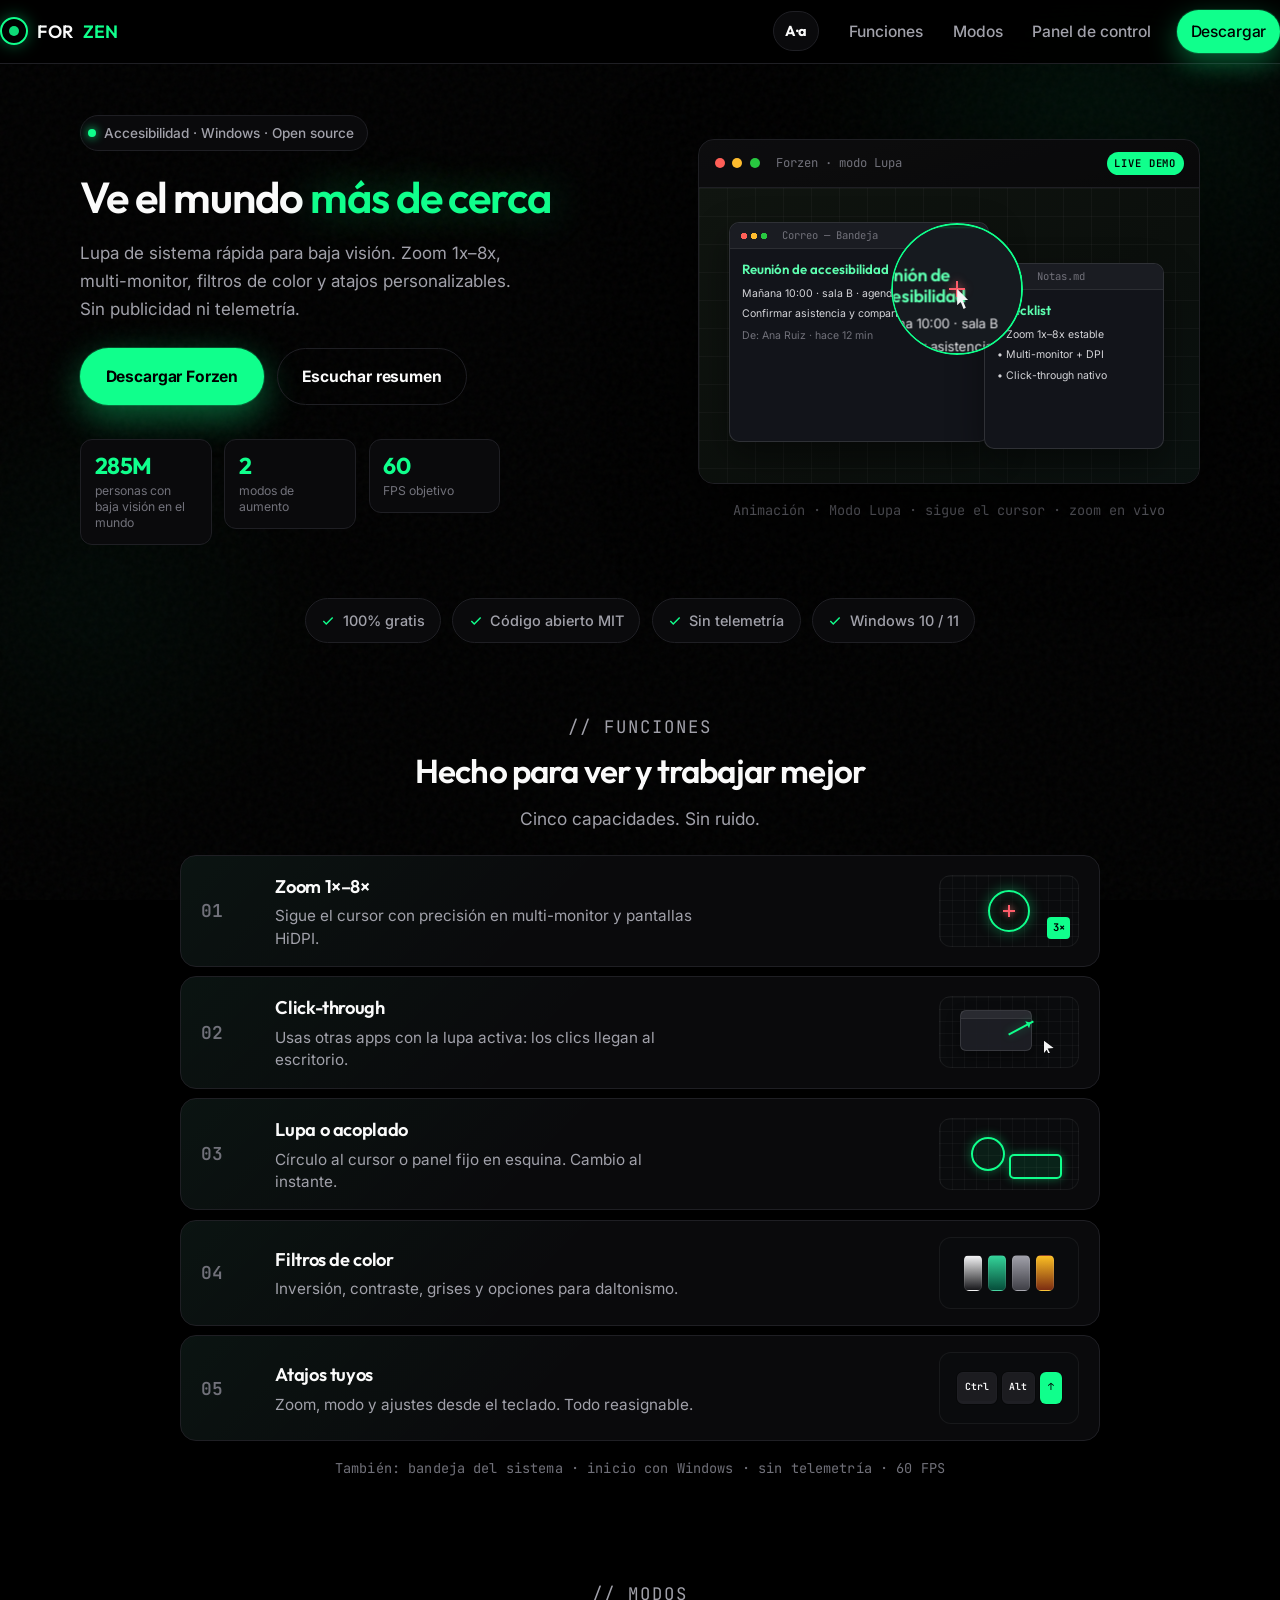
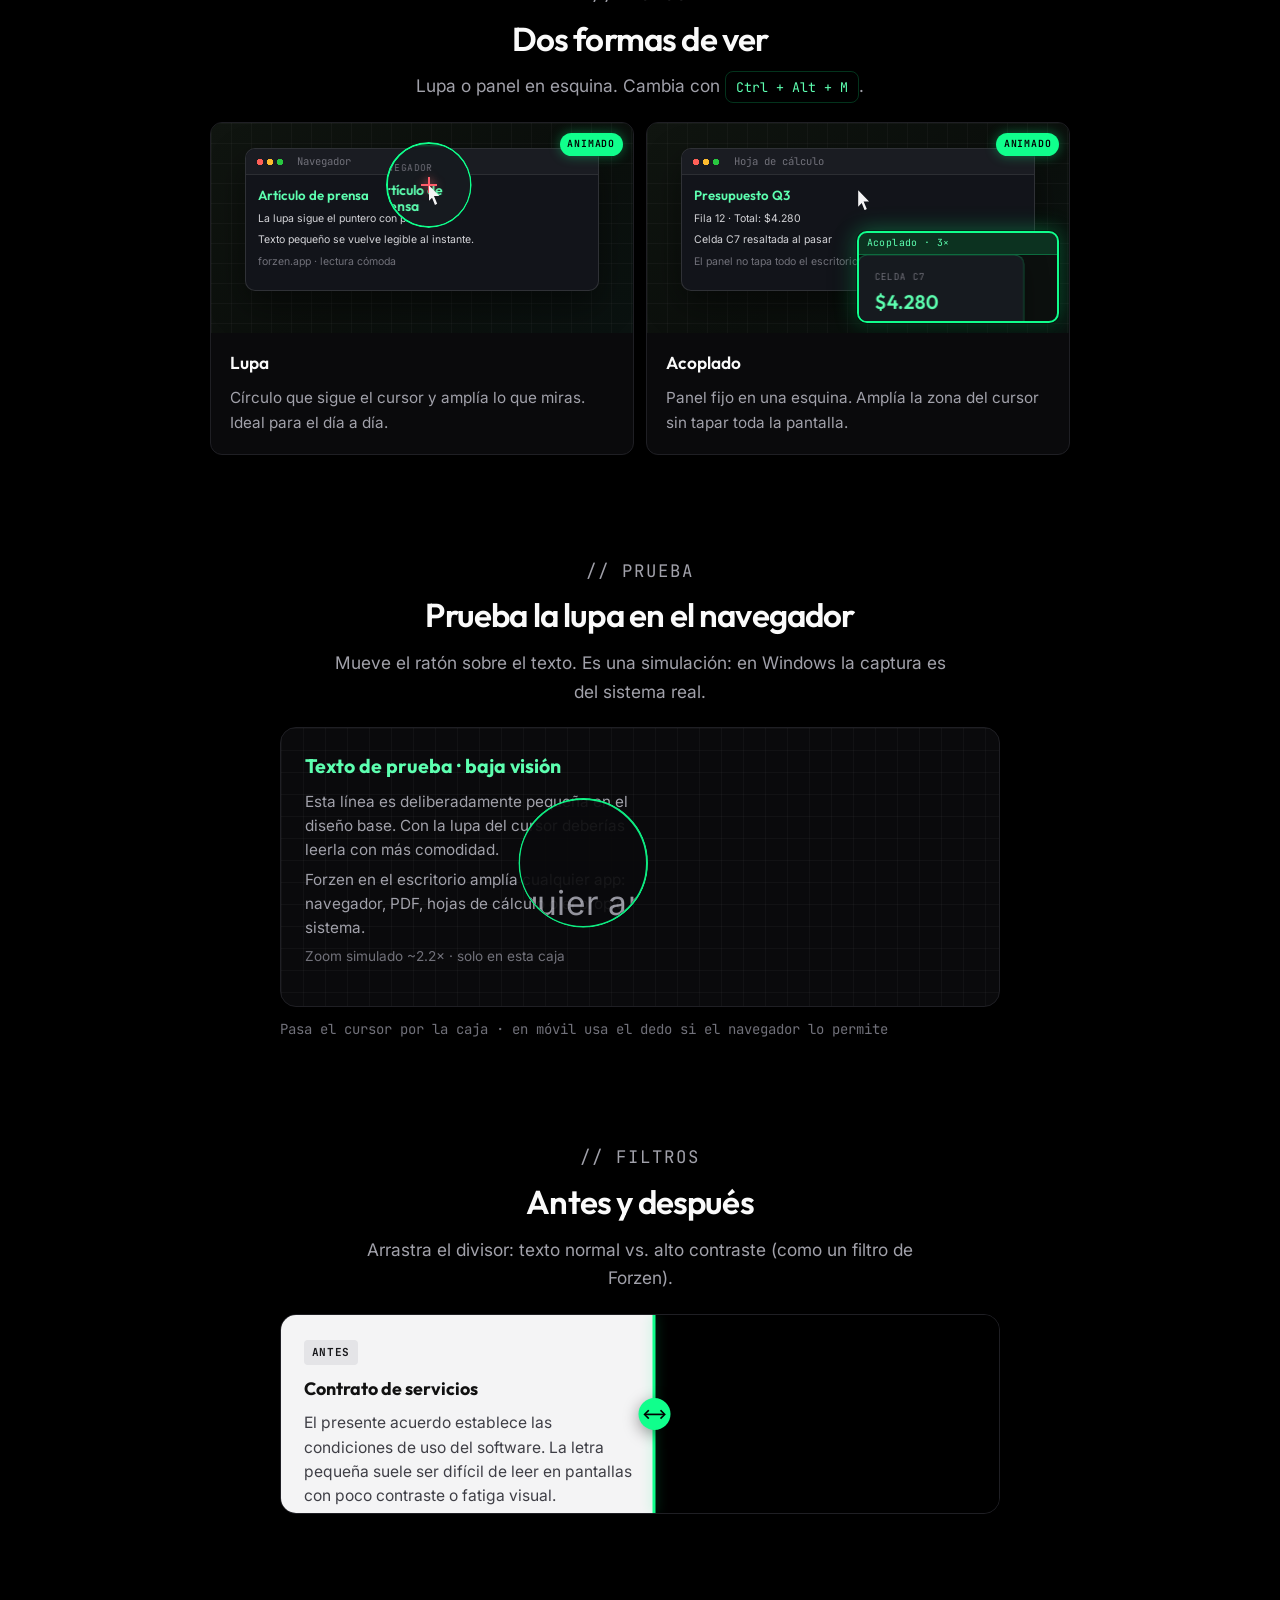
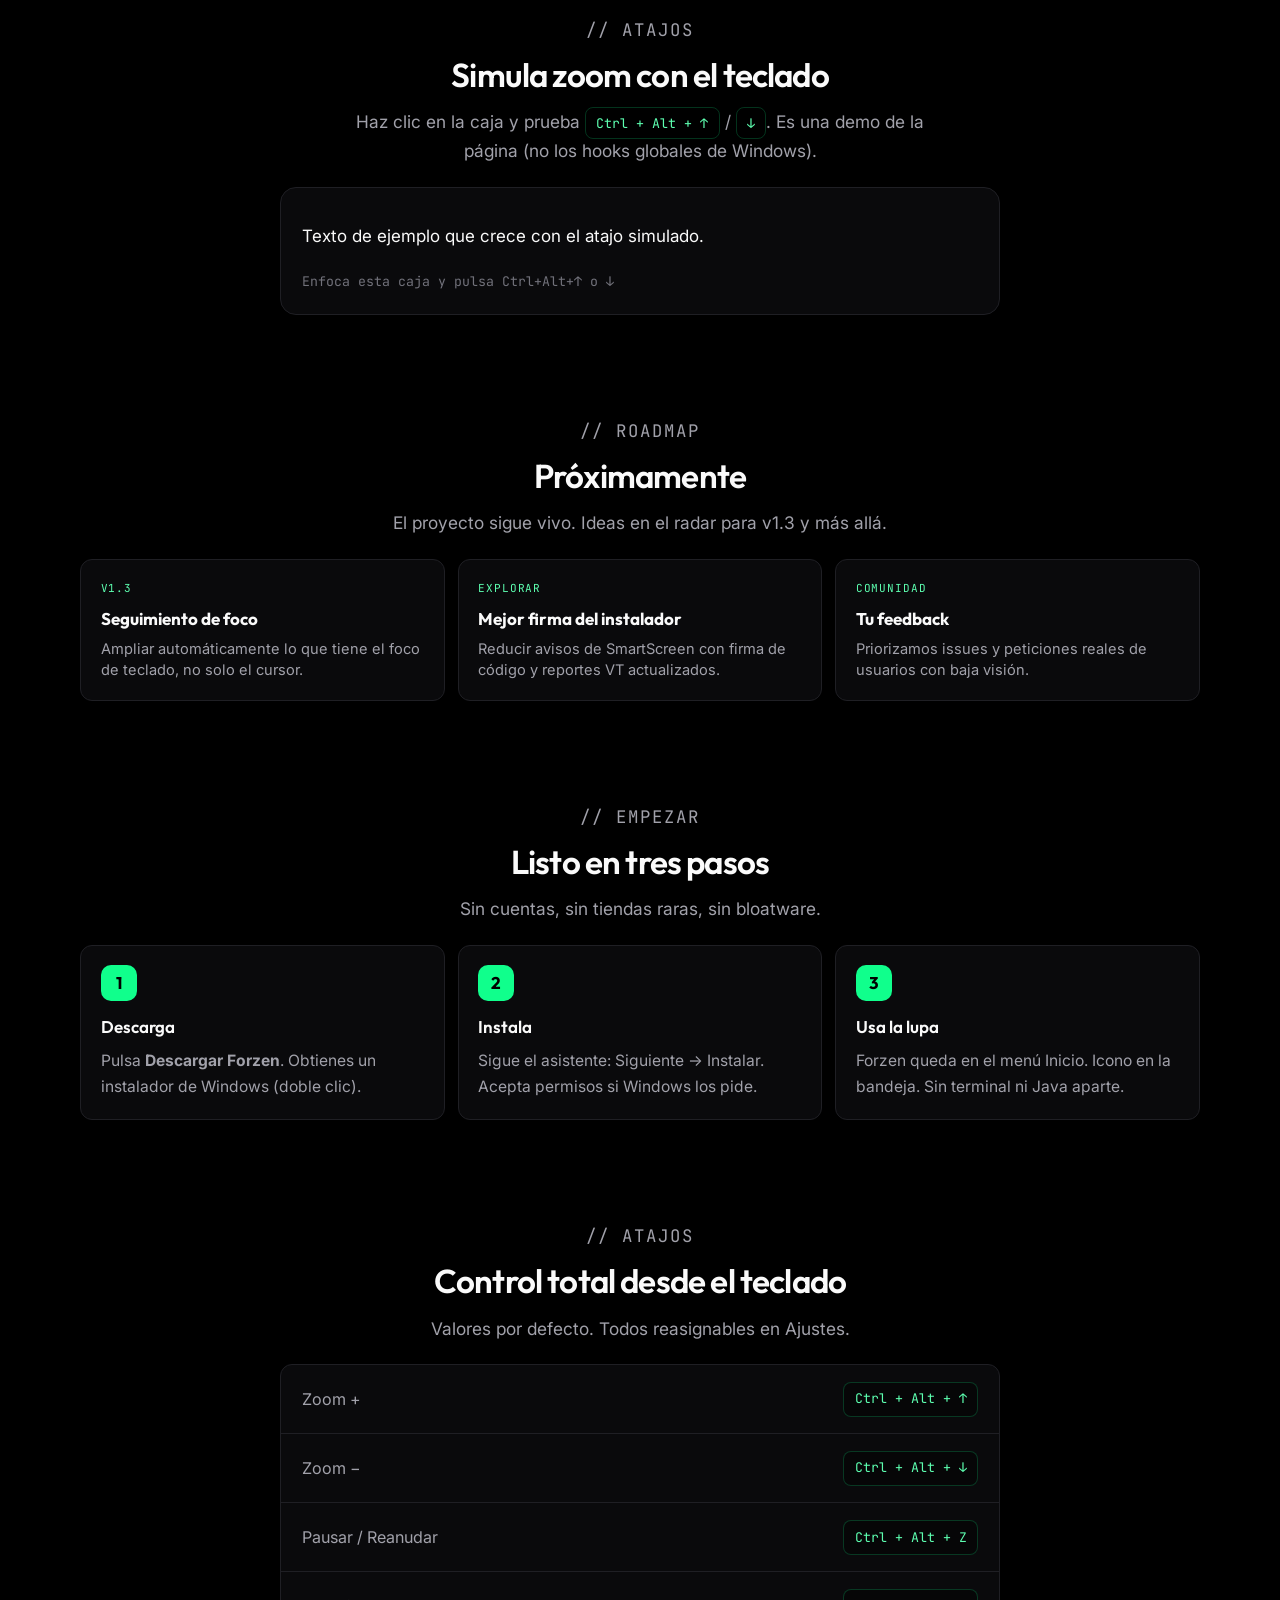
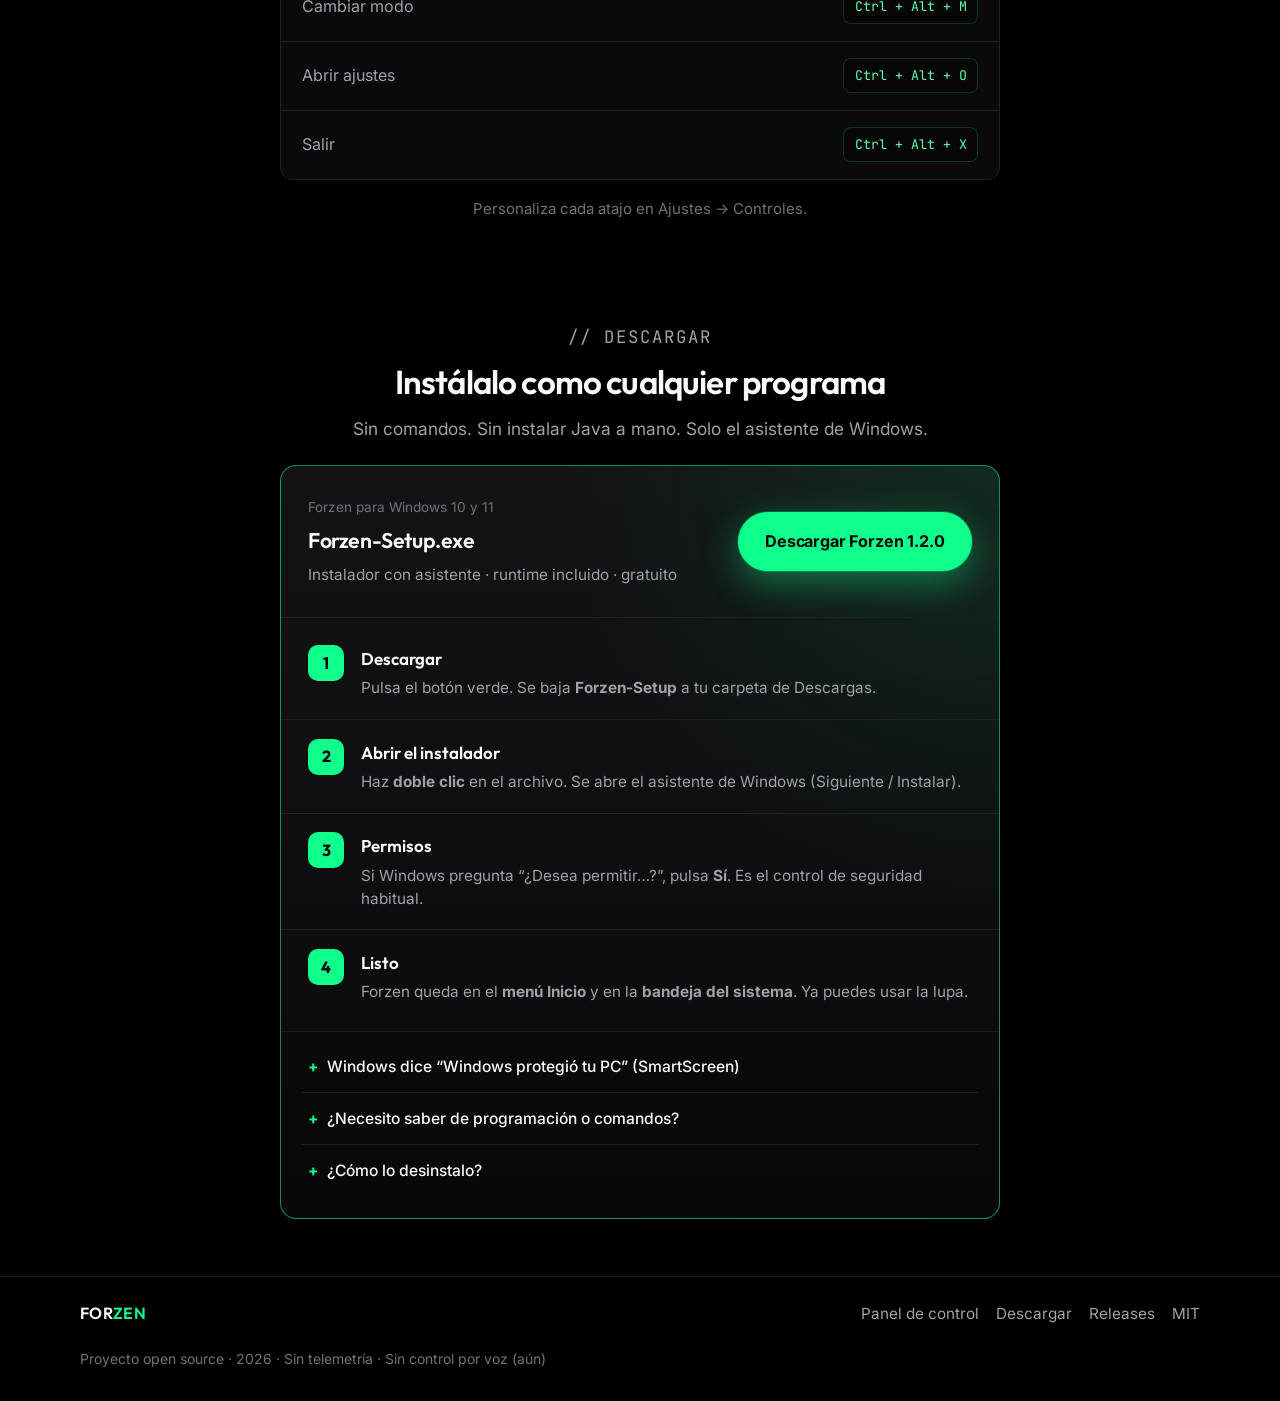
==== commit 7aa91ef3: "feat(web): demos interactivas, roadmap, audio y fix A·a - Cards hero no se estiran al subir tamaño d" ====
--- a/docs/index.html
+++ b/docs/index.html
@@ -24,7 +24,7 @@
   <link rel="preconnect" href="https://fonts.googleapis.com" />
   <link rel="preconnect" href="https://fonts.gstatic.com" crossorigin />
   <link href="https://fonts.googleapis.com/css2?family=Atkinson+Hyperlegible:ital,wght@0,400;0,700;1,400;1,700&family=Inter:wght@400;500;600;700&family=Outfit:wght@500;600;700&family=JetBrains+Mono:wght@400;500&display=swap" rel="stylesheet" />
-  <link rel="stylesheet" href="style.css?v=12" />
+  <link rel="stylesheet" href="style.css?v=13" />
   <meta property="og:image:alt" content="Forzen — Lupa rápida y sin anuncios para Windows" />
   <meta name="twitter:title" content="Forzen — Lupa Inteligente para Windows" />
   <meta name="twitter:description" content="Lupa rápida y sin anuncios para Windows. Gratuito, open source." />
@@ -77,6 +77,7 @@
             <button type="button" class="a11y-btn" data-a11y-hc aria-pressed="false">Ultra contraste</button>
             <button type="button" class="a11y-btn" data-a11y-legible aria-pressed="false">Fuente legible</button>
           </div>
+          <button type="button" class="a11y-btn a11y-btn-reset" data-a11y-reset>Restaurar página</button>
         </div>
       </div>
 
@@ -111,6 +112,10 @@
             <a class="btn btn-primary" href="download.html">
               Descargar Forzen
             </a>
+            <button type="button" class="btn btn-ghost" id="audio-summary-btn" aria-pressed="false"
+              data-speech="Forzen es una lupa de pantalla gratuita para Windows. Zoom de uno a ocho veces, modos lupa y acoplado, filtros de color y atajos personalizables. Sin publicidad ni telemetría. Descarga el instalador: no necesitas instalar Java a mano.">
+              Escuchar resumen
+            </button>
           </div>
           <div class="hero-stats" role="list">
             <div class="stat" role="listitem">
@@ -358,6 +363,101 @@
       </div>
     </section>
 
+    <!-- Try interactive lens -->
+    <section class="section" id="try">
+      <div class="container">
+        <div class="section-head reveal">
+          <p class="section-kicker">// prueba</p>
+          <h2>Prueba la lupa en el navegador</h2>
+          <p>Mueve el ratón sobre el texto. Es una simulación: en Windows la captura es del sistema real.</p>
+        </div>
+        <div class="reveal" style="max-width: 720px; margin-inline: auto;">
+          <div class="live-lens" id="live-lens" aria-label="Demo interactiva de lupa">
+            <div class="live-lens-scene" data-live-scene>
+              <h3>Texto de prueba · baja visión</h3>
+              <p>Esta línea es deliberadamente pequeña en el diseño base. Con la lupa del cursor deberías leerla con más comodidad.</p>
+              <p>Forzen en el escritorio amplía cualquier app: navegador, PDF, hojas de cálculo o el propio sistema.</p>
+              <p style="color: var(--muted-2); font-size: 0.8rem;">Zoom simulado ~2.2× · solo en esta caja</p>
+            </div>
+            <div class="live-lens-glass" data-live-glass aria-hidden="true">
+              <div class="live-lens-zoom" data-live-zoom></div>
+            </div>
+          </div>
+          <p class="live-lens-hint">Pasa el cursor por la caja · en móvil usa el dedo si el navegador lo permite</p>
+        </div>
+      </div>
+    </section>
+
+    <!-- Filter compare -->
+    <section class="section" id="filters-demo">
+      <div class="container">
+        <div class="section-head reveal">
+          <p class="section-kicker">// filtros</p>
+          <h2>Antes y después</h2>
+          <p>Arrastra el divisor: texto normal vs. alto contraste (como un filtro de Forzen).</p>
+        </div>
+        <div class="reveal" style="max-width: 720px; margin-inline: auto;">
+          <div class="compare" data-compare>
+            <div class="compare-pane compare-before">
+              <span class="compare-badge">Antes</span>
+              <h3>Contrato de servicios</h3>
+              <p>El presente acuerdo establece las condiciones de uso del software. La letra pequeña suele ser difícil de leer en pantallas con poco contraste o fatiga visual.</p>
+            </div>
+            <div class="compare-pane compare-after" data-compare-after>
+              <span class="compare-badge">Filtro</span>
+              <h3>Contrato de servicios</h3>
+              <p>El presente acuerdo establece las condiciones de uso del software. La letra pequeña suele ser difícil de leer en pantallas con poco contraste o fatiga visual.</p>
+            </div>
+            <div class="compare-handle" data-compare-handle aria-hidden="true"></div>
+            <input class="compare-range" data-compare-range type="range" min="0" max="100" value="52" aria-label="Comparar antes y después del filtro" />
+          </div>
+        </div>
+      </div>
+    </section>
+
+    <!-- Hotkey play -->
+    <section class="section" id="hotkey-try">
+      <div class="container" style="max-width: 720px;">
+        <div class="section-head reveal">
+          <p class="section-kicker">// atajos</p>
+          <h2>Simula zoom con el teclado</h2>
+          <p>Haz clic en la caja y prueba <kbd class="kbd">Ctrl + Alt + ↑</kbd> / <kbd class="kbd">↓</kbd>. Es una demo de la página (no los hooks globales de Windows).</p>
+        </div>
+        <div class="hotkey-play reveal" id="hotkey-play" tabindex="0" role="region" aria-label="Simulador de zoom con teclado">
+          <p class="hotkey-play-sample">Texto de ejemplo que crece con el atajo simulado.</p>
+          <p class="hotkey-play-status" id="hotkey-play-status">Enfoca esta caja y pulsa Ctrl+Alt+↑ o ↓</p>
+        </div>
+      </div>
+    </section>
+
+    <!-- Roadmap -->
+    <section class="section" id="roadmap">
+      <div class="container">
+        <div class="section-head reveal">
+          <p class="section-kicker">// roadmap</p>
+          <h2>Próximamente</h2>
+          <p>El proyecto sigue vivo. Ideas en el radar para v1.3 y más allá.</p>
+        </div>
+        <div class="roadmap reveal">
+          <article class="roadmap-item">
+            <div class="tag">v1.3</div>
+            <h3>Seguimiento de foco</h3>
+            <p>Ampliar automáticamente lo que tiene el foco de teclado, no solo el cursor.</p>
+          </article>
+          <article class="roadmap-item">
+            <div class="tag">Explorar</div>
+            <h3>Mejor firma del instalador</h3>
+            <p>Reducir avisos de SmartScreen con firma de código y reportes VT actualizados.</p>
+          </article>
+          <article class="roadmap-item">
+            <div class="tag">Comunidad</div>
+            <h3>Tu feedback</h3>
+            <p>Priorizamos issues y peticiones reales de usuarios con baja visión.</p>
+          </article>
+        </div>
+      </div>
+    </section>
+
     <!-- How it works -->
     <section class="section" id="how">
       <div class="container">
@@ -494,7 +594,8 @@
     </div>
   </footer>
 
-  <script src="a11y.js?v=12"></script>
-  <script src="app.js?v=12"></script>
+  <script src="a11y.js?v=13"></script>
+  <script src="demo-interactive.js?v=13"></script>
+  <script src="app.js?v=13"></script>
 </body>
 </html>
--- a/docs/style.css
+++ b/docs/style.css
@@ -213,6 +213,19 @@
   color: var(--on-accent);
 }
 .a11y-btn:hover { border-color: var(--border-strong); }
+.a11y-btn-reset {
+  width: 100%;
+  margin-top: 0.15rem;
+  border-style: dashed;
+  background: transparent;
+  color: var(--muted);
+  font-weight: 600;
+}
+.a11y-btn-reset:hover {
+  color: var(--text);
+  border-color: var(--border-strong);
+  background: var(--accent-dim);
+}
 
 /* Trust / SHA block */
 .trust-block {
@@ -512,24 +525,50 @@
   grid-template-columns: repeat(3, minmax(0, 1fr));
   gap: 0.75rem;
   max-width: 420px;
+  align-items: start;
 }
 .stat {
-  padding: 0.85rem 0.9rem;
+  padding: 0.75rem 0.8rem;
   border-radius: var(--radius);
   border: 1px solid var(--border);
   background: var(--surface);
+  min-width: 0;
+  max-width: 100%;
+  height: auto;
+  align-self: start;
+  overflow: hidden;
 }
 .stat strong {
   display: block;
   font-family: var(--font-display);
-  font-size: 1.35rem;
+  /* Cap growth when A·a scales root font-size */
+  font-size: clamp(1.05rem, 2.8vw, 1.35rem);
   color: var(--green);
   letter-spacing: -0.02em;
+  line-height: 1.15;
+  white-space: nowrap;
 }
 .stat span {
-  font-size: 0.78rem;
+  display: block;
+  font-size: 0.72rem;
   color: var(--muted-2);
   line-height: 1.3;
+  margin-top: 0.25rem;
+  overflow-wrap: anywhere;
+  hyphens: auto;
+}
+/* Keep stat numbers stable when page font is enlarged */
+html[data-font-scale="125"] .stat strong,
+html[data-font-scale="150"] .stat strong {
+  font-size: 1.2rem;
+}
+html[data-font-scale="125"] .stat span,
+html[data-font-scale="150"] .stat span {
+  font-size: 0.7rem;
+}
+html[data-font-scale="125"] .stat,
+html[data-font-scale="150"] .stat {
+  padding: 0.7rem 0.75rem;
 }
 
 /* Product mockup */
@@ -2211,3 +2250,232 @@
   }
   .pc-meta { justify-self: start; }
 }
+
+/* ─── Interactive demos (landing) ─── */
+.live-lens {
+  position: relative;
+  height: 280px;
+  border-radius: var(--radius-lg);
+  border: 1px solid var(--border);
+  overflow: hidden;
+  cursor: none;
+  background:
+    linear-gradient(rgba(255,255,255,0.03) 1px, transparent 1px),
+    linear-gradient(90deg, rgba(255,255,255,0.03) 1px, transparent 1px),
+    #0a0a0c;
+  background-size: 22px 22px, 22px 22px, auto;
+  user-select: none;
+  touch-action: none;
+}
+.live-lens-scene {
+  position: absolute;
+  inset: 0;
+  padding: 1.25rem 1.4rem;
+  pointer-events: none;
+}
+.live-lens-scene h3 {
+  font-family: var(--font-display);
+  font-size: 1.15rem;
+  color: var(--accent-soft);
+  margin-bottom: 0.5rem;
+}
+.live-lens-scene p {
+  color: var(--muted);
+  font-size: 0.9rem;
+  line-height: 1.55;
+  max-width: 36ch;
+  margin-bottom: 0.4rem;
+}
+.live-lens-glass {
+  position: absolute;
+  width: 130px;
+  height: 130px;
+  margin: -65px 0 0 -65px;
+  border-radius: 50%;
+  border: 2.5px solid var(--accent);
+  box-shadow: 0 0 0 1px rgba(0,0,0,0.5), 0 0 28px var(--accent-glow);
+  overflow: hidden;
+  pointer-events: none;
+  z-index: 3;
+  opacity: 0.92;
+  background: #0a0a0c;
+  clip-path: circle(50% at 50% 50%);
+}
+.live-lens-glass.is-on { opacity: 1; }
+.live-lens-zoom {
+  position: absolute;
+  left: 0; top: 0;
+  transform-origin: 0 0;
+  will-change: transform;
+}
+.live-lens-clone-inner {
+  position: absolute;
+  inset: 0;
+  padding: 1.25rem 1.4rem;
+}
+.live-lens-hint {
+  margin-top: 0.65rem;
+  font-size: 0.82rem;
+  color: var(--muted-2);
+  font-family: var(--font-mono);
+}
+
+/* Before / after compare */
+.compare {
+  position: relative;
+  border-radius: var(--radius-lg);
+  border: 1px solid var(--border);
+  overflow: hidden;
+  min-height: 200px;
+  background: #0a0a0c;
+  touch-action: none;
+  cursor: ew-resize;
+  user-select: none;
+}
+.compare-pane {
+  position: absolute;
+  inset: 0;
+  padding: 1.25rem 1.35rem;
+}
+.compare-pane h3 {
+  font-family: var(--font-display);
+  font-size: 1.05rem;
+  margin-bottom: 0.45rem;
+}
+.compare-pane p {
+  font-size: 0.92rem;
+  line-height: 1.55;
+  max-width: 34ch;
+  color: var(--muted);
+}
+.compare-before {
+  background: #f4f4f5;
+  color: #18181b;
+  z-index: 1;
+}
+.compare-before h3 { color: #111; }
+.compare-before p { color: #3f3f46; }
+.compare-after {
+  z-index: 2;
+  background: #000;
+  color: #fff;
+  clip-path: inset(0 0 0 52%);
+}
+.compare-after h3 { color: #ffff00; }
+.compare-after p { color: #f5f5f5; filter: invert(0); }
+.compare-after .compare-badge { background: #ffff00; color: #000; }
+.compare-before .compare-badge {
+  background: #e4e4e7;
+  color: #18181b;
+}
+.compare-badge {
+  display: inline-block;
+  font-size: 0.65rem;
+  font-weight: 700;
+  letter-spacing: 0.06em;
+  text-transform: uppercase;
+  padding: 0.2rem 0.45rem;
+  border-radius: 4px;
+  margin-bottom: 0.55rem;
+  font-family: var(--font-mono);
+}
+.compare-handle {
+  position: absolute;
+  top: 0; bottom: 0;
+  left: 52%;
+  width: 3px;
+  background: var(--accent);
+  z-index: 4;
+  box-shadow: 0 0 12px var(--accent-glow);
+  pointer-events: none;
+  transform: translateX(-50%);
+}
+.compare-handle::after {
+  content: "⟷";
+  position: absolute;
+  top: 50%;
+  left: 50%;
+  transform: translate(-50%, -50%);
+  width: 32px; height: 32px;
+  border-radius: 50%;
+  background: var(--accent);
+  color: var(--on-accent);
+  display: grid;
+  place-items: center;
+  font-size: 0.85rem;
+  font-weight: 700;
+  box-shadow: 0 4px 16px rgba(0,0,0,0.4);
+}
+.compare-range {
+  position: absolute;
+  left: 0; right: 0; bottom: 0;
+  width: 100%;
+  height: 100%;
+  opacity: 0;
+  cursor: ew-resize;
+  z-index: 5;
+  margin: 0;
+}
+
+/* Hotkey play box */
+.hotkey-play {
+  --hk-zoom: 1;
+  border-radius: var(--radius-lg);
+  border: 1px solid var(--border);
+  background: var(--surface);
+  padding: 1.25rem;
+  outline: none;
+}
+.hotkey-play:focus-visible {
+  outline: 3px solid var(--accent);
+  outline-offset: 3px;
+}
+.hotkey-play-sample {
+  transform: scale(var(--hk-zoom));
+  transform-origin: left center;
+  transition: transform 0.15s ease;
+  font-size: 1rem;
+  color: var(--text);
+  padding: 0.75rem 0;
+}
+.hotkey-play-status {
+  font-family: var(--font-mono);
+  font-size: 0.78rem;
+  color: var(--muted-2);
+  margin-top: 0.5rem;
+}
+
+/* Roadmap */
+.roadmap {
+  display: grid;
+  grid-template-columns: repeat(3, minmax(0, 1fr));
+  gap: 0.75rem;
+}
+.roadmap-item {
+  padding: 1.1rem 1.15rem;
+  border-radius: var(--radius);
+  border: 1px solid var(--border);
+  background: var(--surface);
+}
+.roadmap-item .tag {
+  font-family: var(--font-mono);
+  font-size: 0.65rem;
+  letter-spacing: 0.08em;
+  text-transform: uppercase;
+  color: var(--accent-soft);
+  margin-bottom: 0.45rem;
+}
+.roadmap-item h3 {
+  font-family: var(--font-display);
+  font-size: 1rem;
+  margin-bottom: 0.35rem;
+}
+.roadmap-item p {
+  color: var(--muted);
+  font-size: 0.86rem;
+  line-height: 1.45;
+}
+@media (max-width: 720px) {
+  .roadmap { grid-template-columns: 1fr; }
+  .live-lens { height: 240px; cursor: crosshair; }
+}
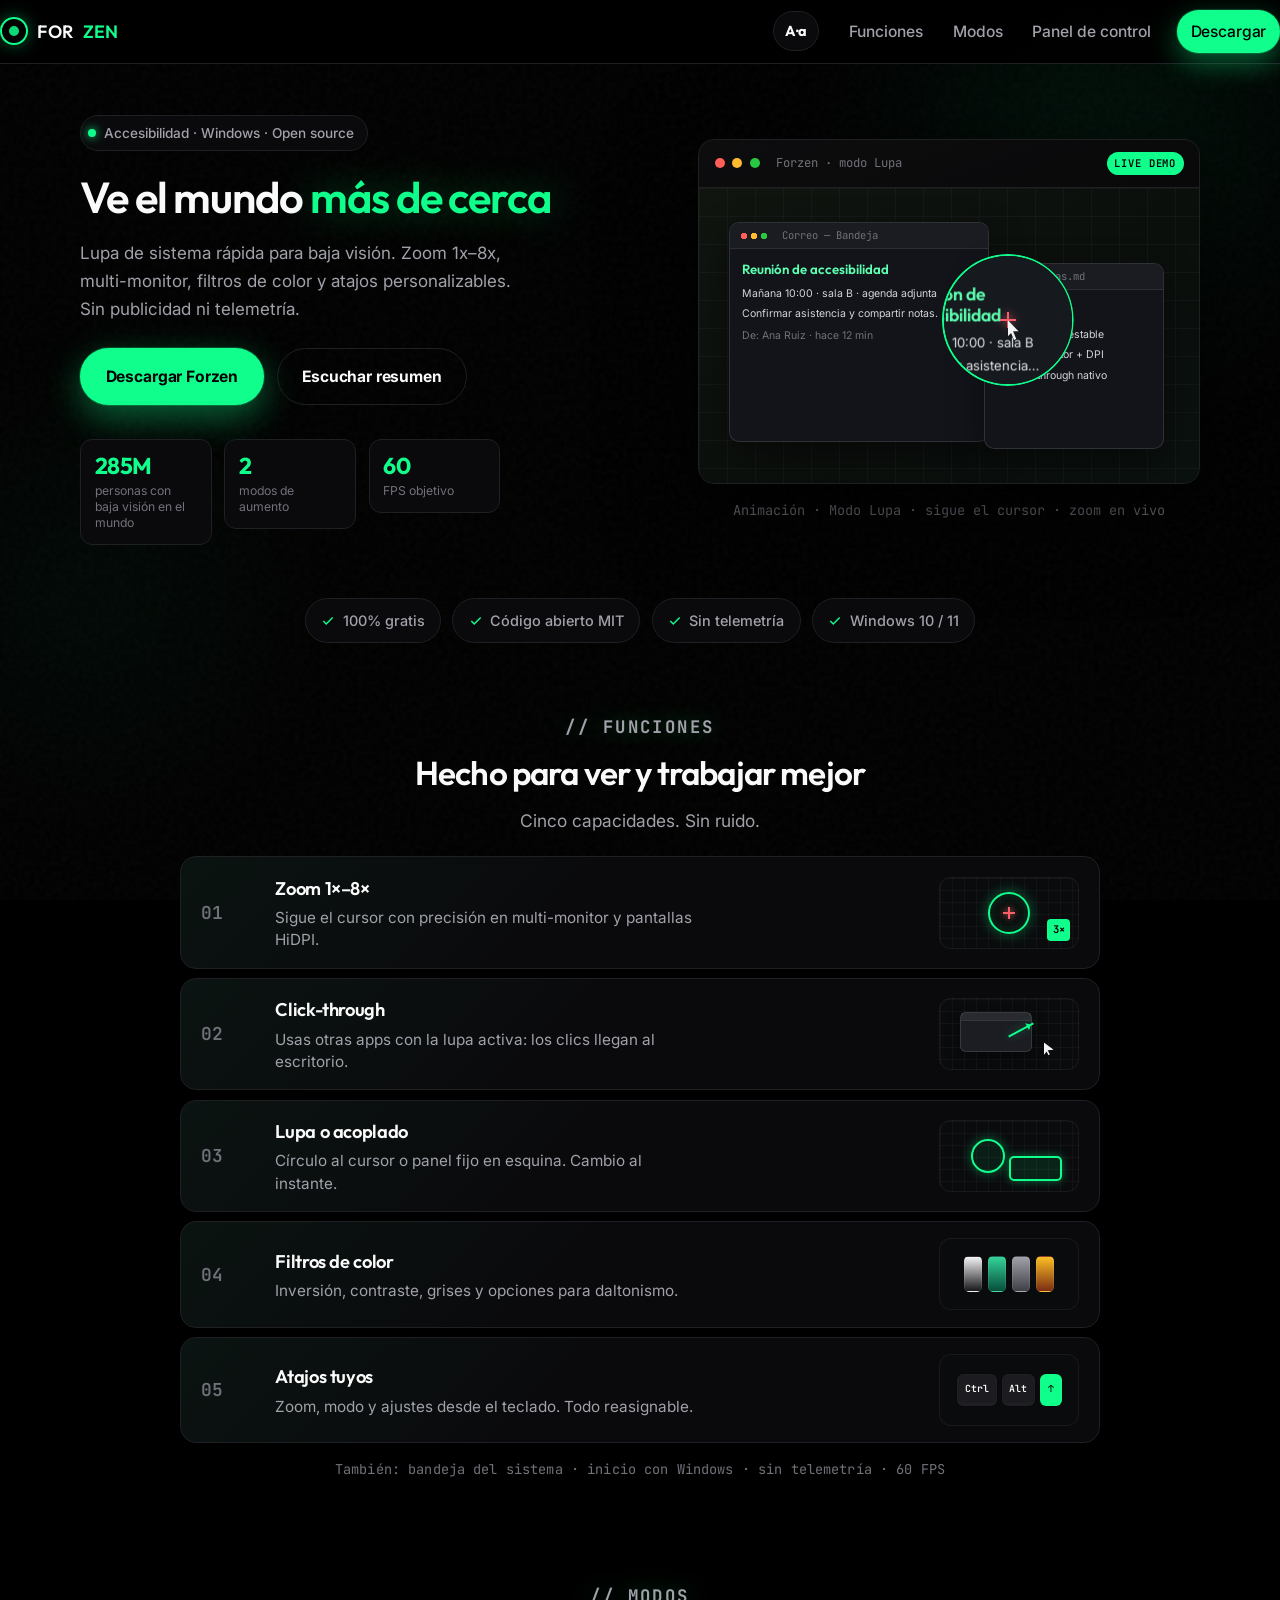
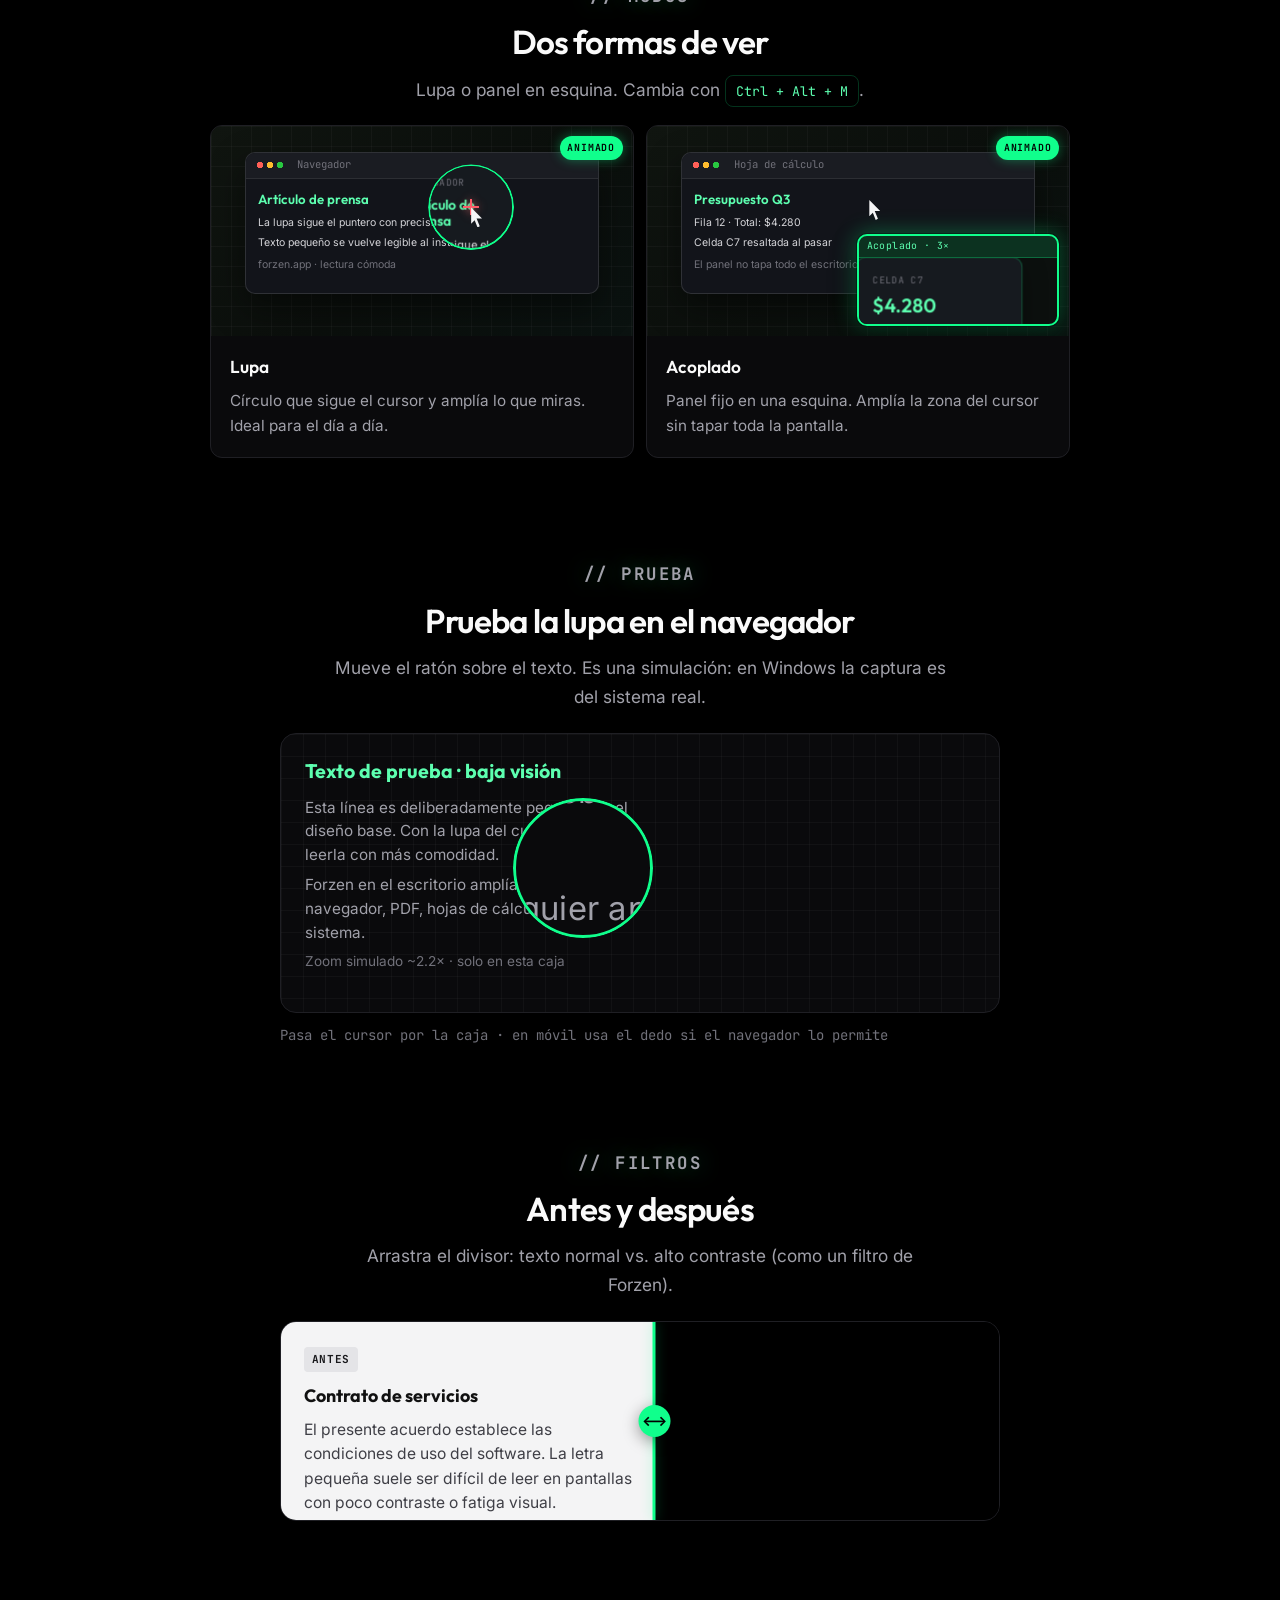
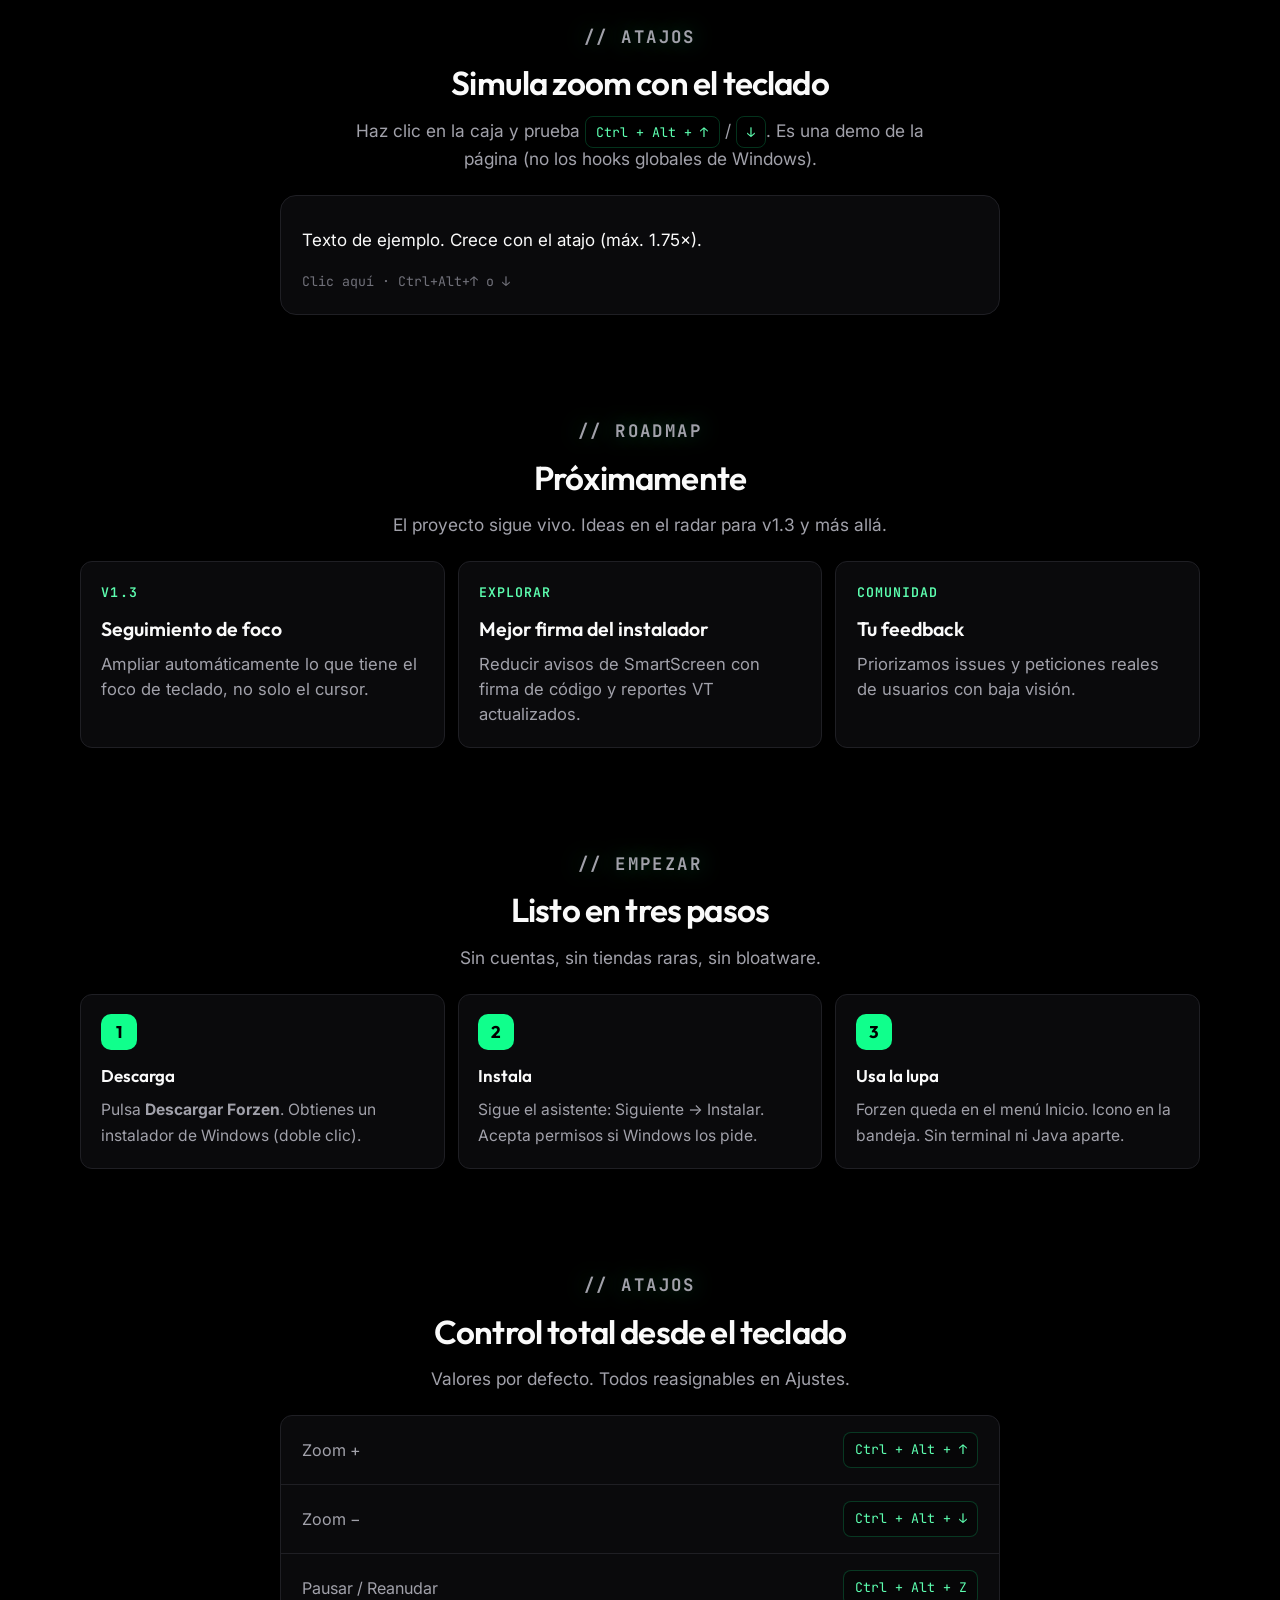
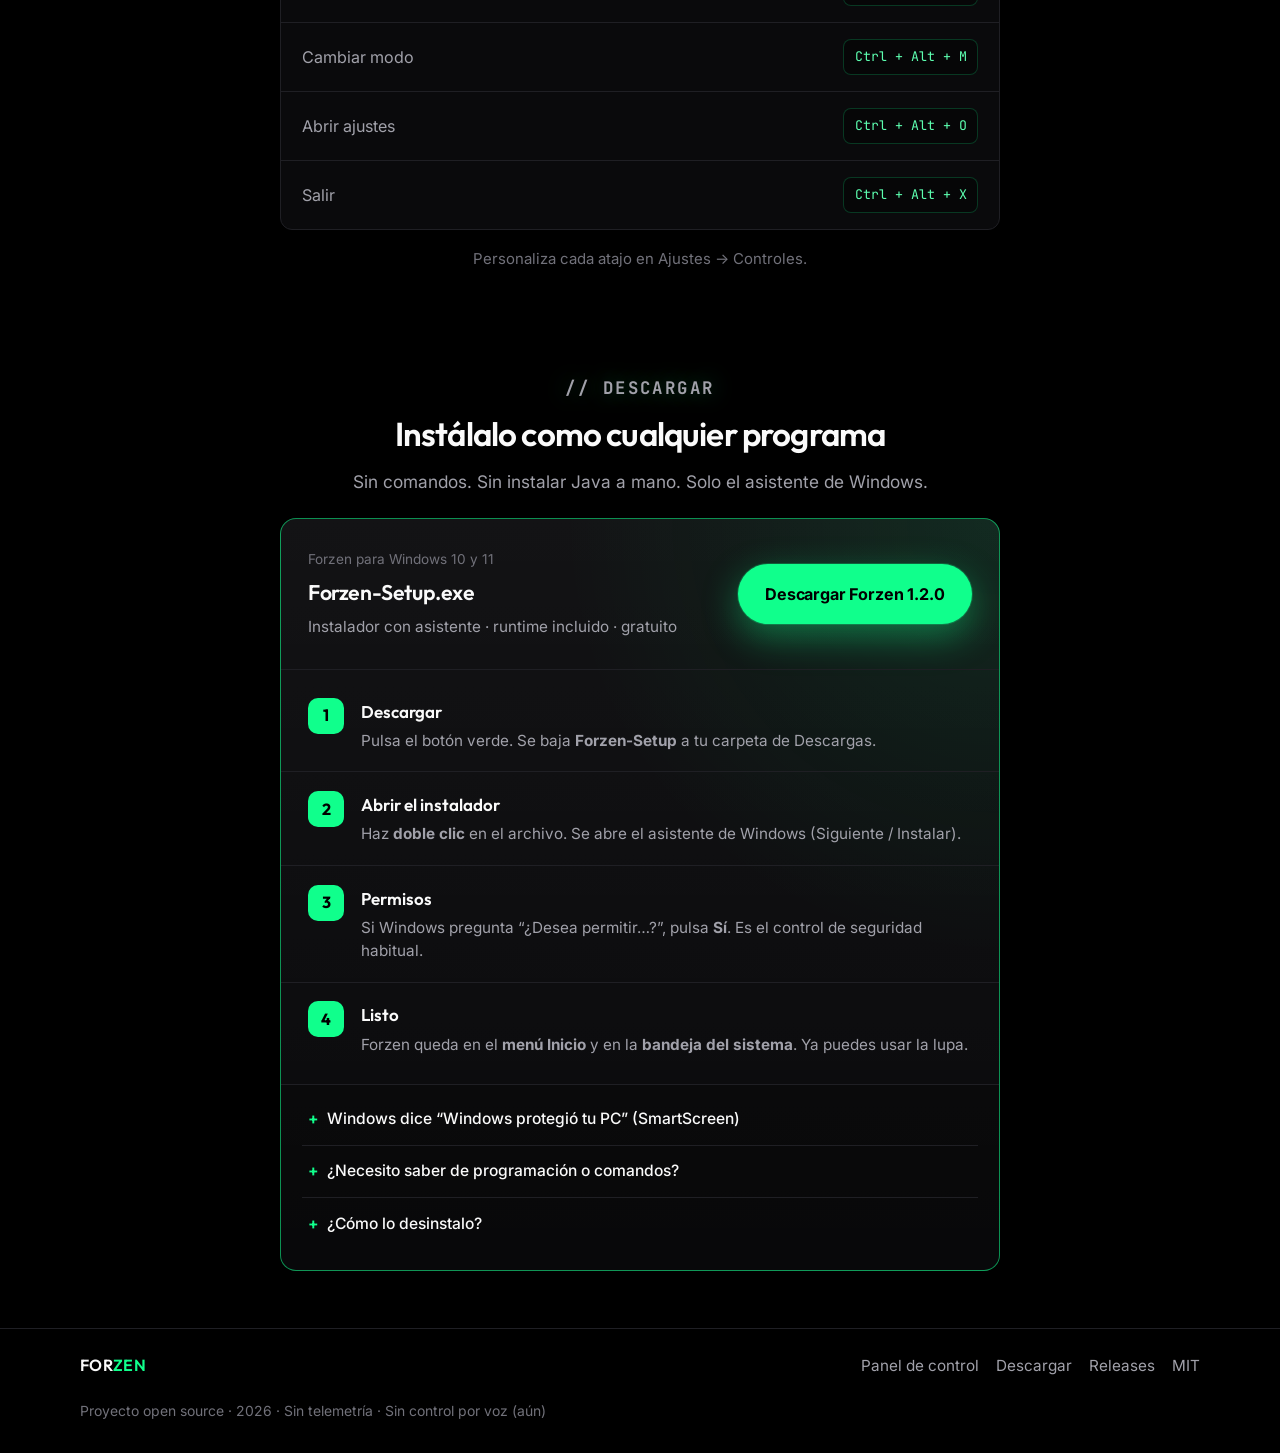
==== commit e5a47c96: "fix(web): kickers grandes, lupa mouse, hotkey sin overflow, nav panel - // section-kicker mas notori" ====
--- a/docs/index.html
+++ b/docs/index.html
@@ -24,7 +24,7 @@
   <link rel="preconnect" href="https://fonts.googleapis.com" />
   <link rel="preconnect" href="https://fonts.gstatic.com" crossorigin />
   <link href="https://fonts.googleapis.com/css2?family=Atkinson+Hyperlegible:ital,wght@0,400;0,700;1,400;1,700&family=Inter:wght@400;500;600;700&family=Outfit:wght@500;600;700&family=JetBrains+Mono:wght@400;500&display=swap" rel="stylesheet" />
-  <link rel="stylesheet" href="style.css?v=13" />
+  <link rel="stylesheet" href="style.css?v=14" />
   <meta property="og:image:alt" content="Forzen — Lupa rápida y sin anuncios para Windows" />
   <meta name="twitter:title" content="Forzen — Lupa Inteligente para Windows" />
   <meta name="twitter:description" content="Lupa rápida y sin anuncios para Windows. Gratuito, open source." />
@@ -424,8 +424,10 @@
           <p>Haz clic en la caja y prueba <kbd class="kbd">Ctrl + Alt + ↑</kbd> / <kbd class="kbd">↓</kbd>. Es una demo de la página (no los hooks globales de Windows).</p>
         </div>
         <div class="hotkey-play reveal" id="hotkey-play" tabindex="0" role="region" aria-label="Simulador de zoom con teclado">
-          <p class="hotkey-play-sample">Texto de ejemplo que crece con el atajo simulado.</p>
-          <p class="hotkey-play-status" id="hotkey-play-status">Enfoca esta caja y pulsa Ctrl+Alt+↑ o ↓</p>
+          <div class="hotkey-play-sample-wrap">
+            <p class="hotkey-play-sample">Texto de ejemplo. Crece con el atajo (máx. 1.75×).</p>
+          </div>
+          <p class="hotkey-play-status" id="hotkey-play-status">Clic aquí · Ctrl+Alt+↑ o ↓</p>
         </div>
       </div>
     </section>
@@ -594,8 +596,8 @@
     </div>
   </footer>
 
-  <script src="a11y.js?v=13"></script>
-  <script src="demo-interactive.js?v=13"></script>
-  <script src="app.js?v=13"></script>
+  <script src="a11y.js?v=14"></script>
+  <script src="demo-interactive.js?v=14"></script>
+  <script src="app.js?v=14"></script>
 </body>
 </html>
--- a/docs/style.css
+++ b/docs/style.css
@@ -956,11 +956,17 @@
 }
 .section-kicker {
   font-family: var(--font-mono);
-  font-size: 0.78rem;
-  letter-spacing: 0.12em;
+  font-size: clamp(0.95rem, 1.6vw, 1.12rem);
+  font-weight: 700;
+  letter-spacing: 0.14em;
   text-transform: uppercase;
   color: var(--green);
-  margin-bottom: 0.65rem;
+  margin-bottom: 0.75rem;
+  text-shadow: 0 0 22px var(--green-glow);
+  display: inline-block;
+}
+.pc-section-head .section-kicker {
+  font-size: clamp(0.98rem, 1.7vw, 1.15rem);
 }
 .section-head h2 {
   font-family: var(--font-display);
@@ -2258,7 +2264,7 @@
   border-radius: var(--radius-lg);
   border: 1px solid var(--border);
   overflow: hidden;
-  cursor: none;
+  cursor: crosshair;
   background:
     linear-gradient(rgba(255,255,255,0.03) 1px, transparent 1px),
     linear-gradient(90deg, rgba(255,255,255,0.03) 1px, transparent 1px),
@@ -2288,30 +2294,35 @@
 }
 .live-lens-glass {
   position: absolute;
-  width: 130px;
-  height: 130px;
-  margin: -65px 0 0 -65px;
+  width: 140px;
+  height: 140px;
+  left: 40%;
+  top: 45%;
+  margin: -70px 0 0 -70px;
   border-radius: 50%;
-  border: 2.5px solid var(--accent);
+  border: 3px solid var(--accent);
   box-shadow: 0 0 0 1px rgba(0,0,0,0.5), 0 0 28px var(--accent-glow);
   overflow: hidden;
   pointer-events: none;
   z-index: 3;
-  opacity: 0.92;
+  opacity: 1;
   background: #0a0a0c;
   clip-path: circle(50% at 50% 50%);
-}
-.live-lens-glass.is-on { opacity: 1; }
+  contain: paint;
+}
 .live-lens-zoom {
   position: absolute;
-  left: 0; top: 0;
+  left: 0;
+  top: 0;
   transform-origin: 0 0;
   will-change: transform;
+  pointer-events: none;
 }
 .live-lens-clone-inner {
-  position: absolute;
-  inset: 0;
+  position: absolute !important;
+  inset: 0 !important;
   padding: 1.25rem 1.4rem;
+  box-sizing: border-box;
 }
 .live-lens-hint {
   margin-top: 0.65rem;
@@ -2425,24 +2436,35 @@
   background: var(--surface);
   padding: 1.25rem;
   outline: none;
+  overflow: hidden;
 }
 .hotkey-play:focus-visible {
   outline: 3px solid var(--accent);
   outline-offset: 3px;
 }
+.hotkey-play-sample-wrap {
+  overflow: hidden;
+  max-width: 100%;
+  padding: 0.5rem 0;
+}
 .hotkey-play-sample {
+  display: inline-block;
+  max-width: 100%;
   transform: scale(var(--hk-zoom));
   transform-origin: left center;
   transition: transform 0.15s ease;
   font-size: 1rem;
   color: var(--text);
-  padding: 0.75rem 0;
+  line-height: 1.4;
+  overflow-wrap: anywhere;
+  word-break: break-word;
 }
 .hotkey-play-status {
   font-family: var(--font-mono);
   font-size: 0.78rem;
   color: var(--muted-2);
   margin-top: 0.5rem;
+  overflow-wrap: anywhere;
 }
 
 /* Roadmap */
@@ -2452,28 +2474,30 @@
   gap: 0.75rem;
 }
 .roadmap-item {
-  padding: 1.1rem 1.15rem;
+  padding: 1.2rem 1.2rem;
   border-radius: var(--radius);
   border: 1px solid var(--border);
   background: var(--surface);
 }
 .roadmap-item .tag {
   font-family: var(--font-mono);
-  font-size: 0.65rem;
+  font-size: 0.78rem;
   letter-spacing: 0.08em;
   text-transform: uppercase;
   color: var(--accent-soft);
-  margin-bottom: 0.45rem;
+  margin-bottom: 0.5rem;
+  font-weight: 600;
 }
 .roadmap-item h3 {
   font-family: var(--font-display);
-  font-size: 1rem;
-  margin-bottom: 0.35rem;
+  font-size: 1.15rem;
+  margin-bottom: 0.4rem;
+  font-weight: 600;
 }
 .roadmap-item p {
   color: var(--muted);
-  font-size: 0.86rem;
-  line-height: 1.45;
+  font-size: 0.98rem;
+  line-height: 1.5;
 }
 @media (max-width: 720px) {
   .roadmap { grid-template-columns: 1fr; }
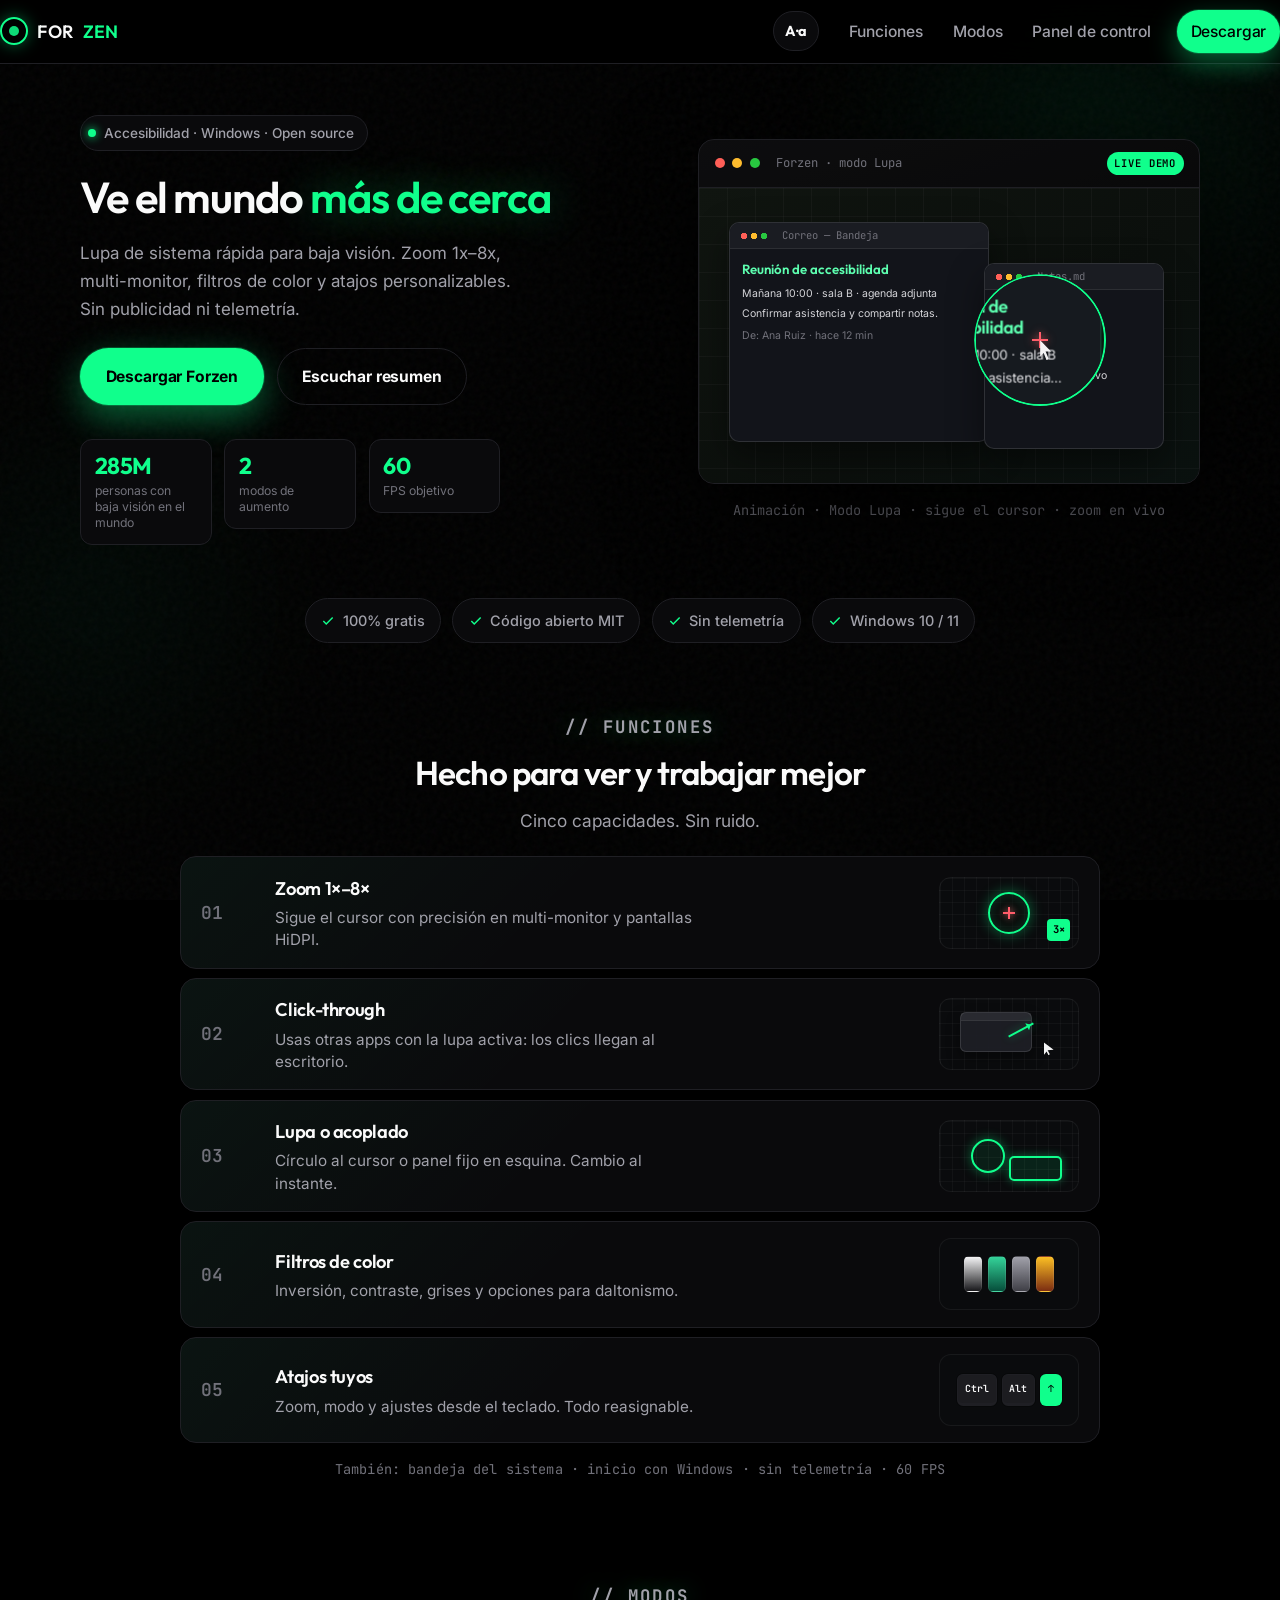
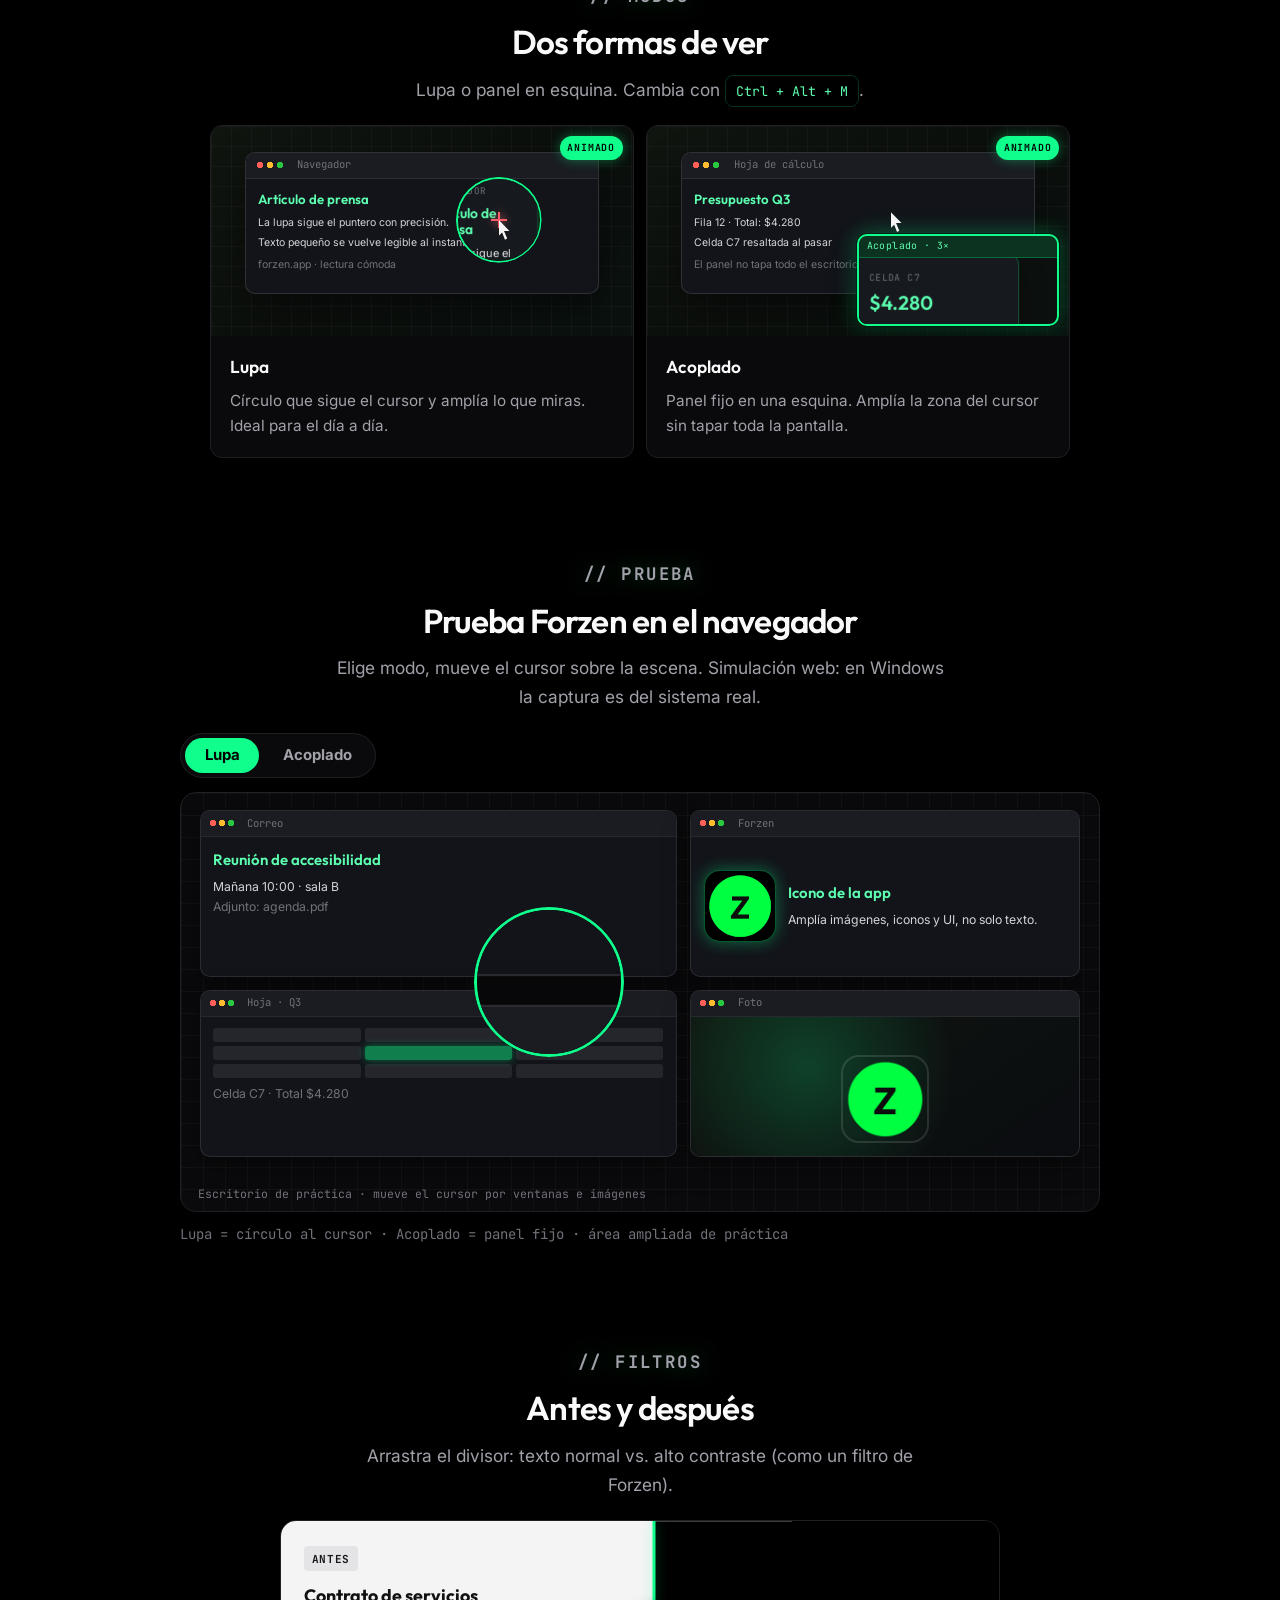
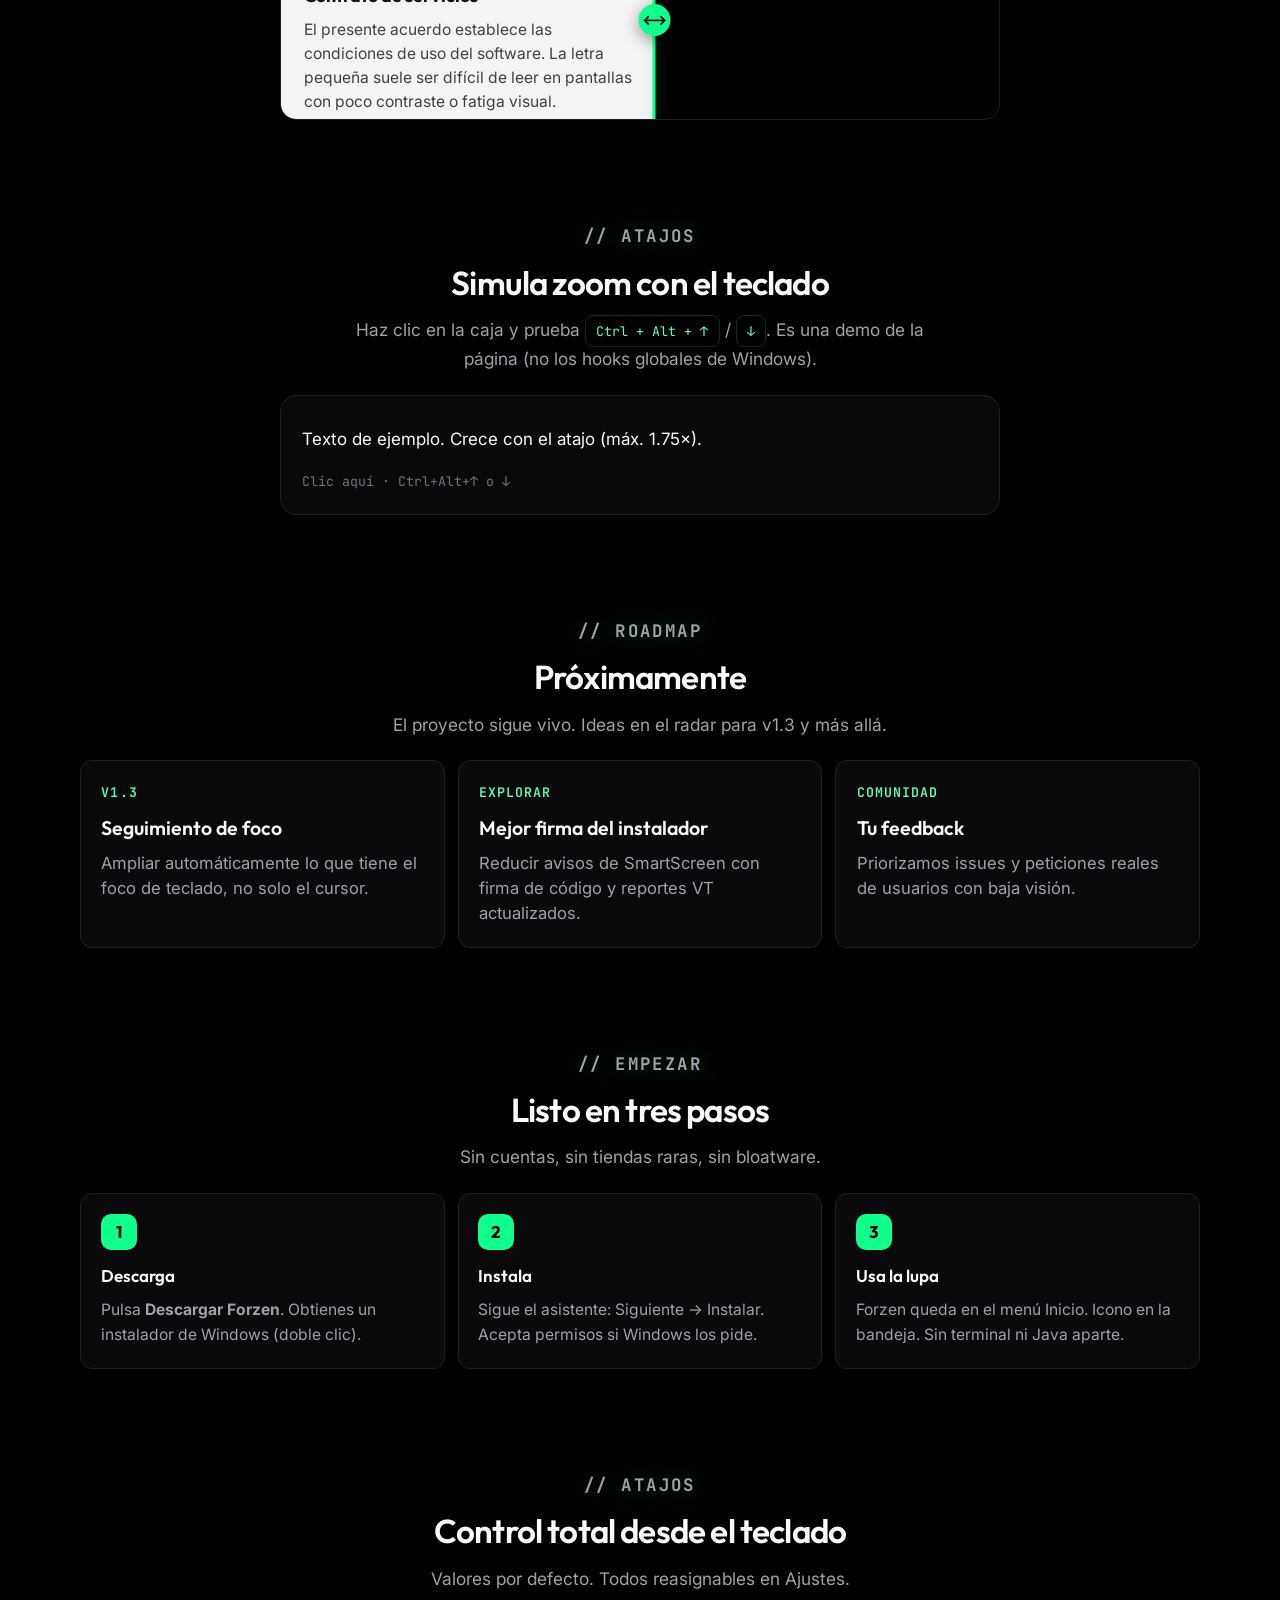
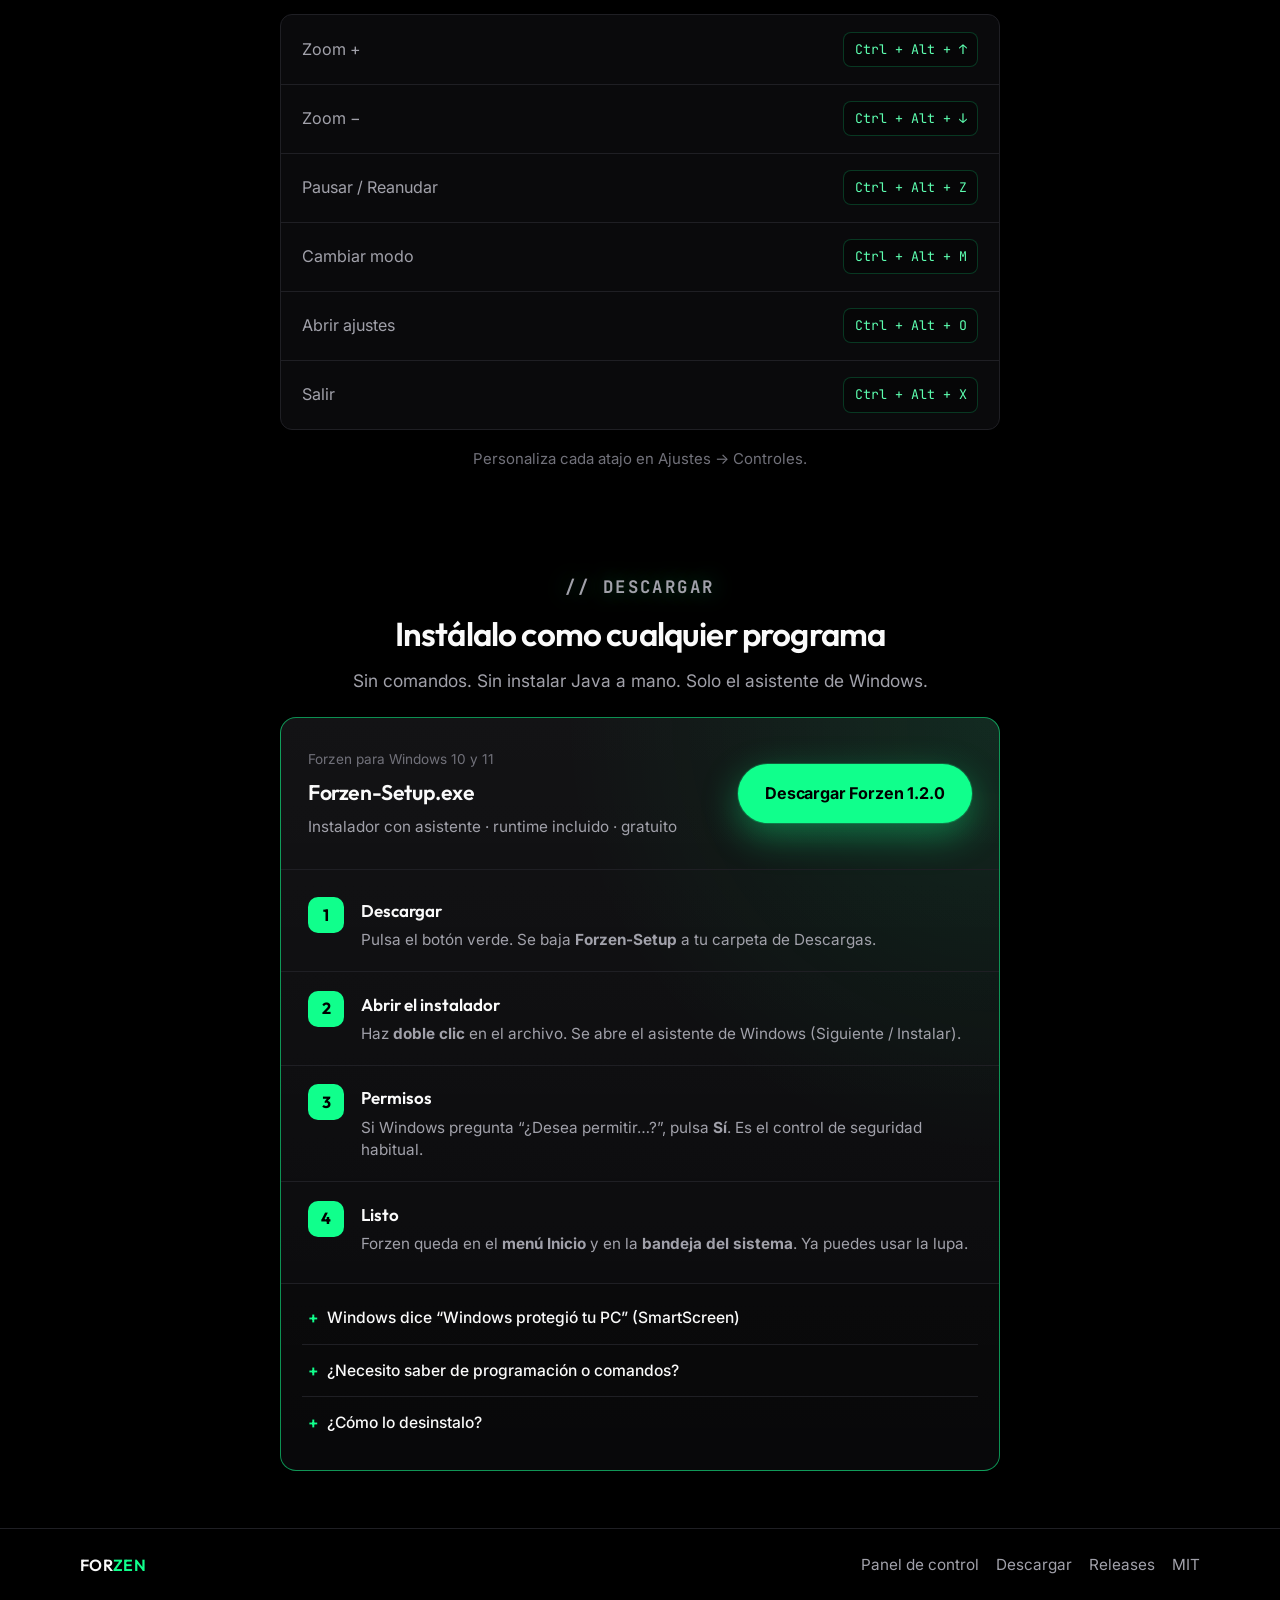
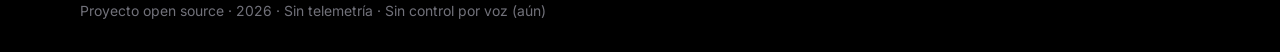
==== commit db864378: "feat(web): demo Lupa+Acoplado con escena grande y contenido visual Toggle de modos, area de practica" ====
--- a/docs/index.html
+++ b/docs/index.html
@@ -24,7 +24,7 @@
   <link rel="preconnect" href="https://fonts.googleapis.com" />
   <link rel="preconnect" href="https://fonts.gstatic.com" crossorigin />
   <link href="https://fonts.googleapis.com/css2?family=Atkinson+Hyperlegible:ital,wght@0,400;0,700;1,400;1,700&family=Inter:wght@400;500;600;700&family=Outfit:wght@500;600;700&family=JetBrains+Mono:wght@400;500&display=swap" rel="stylesheet" />
-  <link rel="stylesheet" href="style.css?v=14" />
+  <link rel="stylesheet" href="style.css?v=15" />
   <meta property="og:image:alt" content="Forzen — Lupa rápida y sin anuncios para Windows" />
   <meta name="twitter:title" content="Forzen — Lupa Inteligente para Windows" />
   <meta name="twitter:description" content="Lupa rápida y sin anuncios para Windows. Gratuito, open source." />
@@ -363,27 +363,73 @@
       </div>
     </section>
 
-    <!-- Try interactive lens -->
+    <!-- Try interactive lens + dock -->
     <section class="section" id="try">
       <div class="container">
         <div class="section-head reveal">
           <p class="section-kicker">// prueba</p>
-          <h2>Prueba la lupa en el navegador</h2>
-          <p>Mueve el ratón sobre el texto. Es una simulación: en Windows la captura es del sistema real.</p>
-        </div>
-        <div class="reveal" style="max-width: 720px; margin-inline: auto;">
-          <div class="live-lens" id="live-lens" aria-label="Demo interactiva de lupa">
+          <h2>Prueba Forzen en el navegador</h2>
+          <p>Elige modo, mueve el cursor sobre la escena. Simulación web: en Windows la captura es del sistema real.</p>
+        </div>
+        <div class="reveal live-wrap">
+          <div class="live-mode-toggle" role="group" aria-label="Modo de demo">
+            <button type="button" class="live-mode-btn is-on" data-live-mode="lens" aria-pressed="true">Lupa</button>
+            <button type="button" class="live-mode-btn" data-live-mode="dock" aria-pressed="false">Acoplado</button>
+          </div>
+          <div class="live-lens live-stage" id="live-lens" data-live-mode="lens" aria-label="Demo interactiva Lupa y Acoplado">
             <div class="live-lens-scene" data-live-scene>
-              <h3>Texto de prueba · baja visión</h3>
-              <p>Esta línea es deliberadamente pequeña en el diseño base. Con la lupa del cursor deberías leerla con más comodidad.</p>
-              <p>Forzen en el escritorio amplía cualquier app: navegador, PDF, hojas de cálculo o el propio sistema.</p>
-              <p style="color: var(--muted-2); font-size: 0.8rem;">Zoom simulado ~2.2× · solo en esta caja</p>
+              <div class="live-scene-grid">
+                <div class="live-win live-win-mail">
+                  <div class="live-win-bar"><span class="live-dots"></span><span>Correo</span></div>
+                  <div class="live-win-body">
+                    <p class="live-win-title">Reunión de accesibilidad</p>
+                    <p class="live-win-line">Mañana 10:00 · sala B</p>
+                    <p class="live-win-line muted">Adjunto: agenda.pdf</p>
+                  </div>
+                </div>
+                <div class="live-win live-win-media">
+                  <div class="live-win-bar"><span class="live-dots"></span><span>Forzen</span></div>
+                  <div class="live-win-body live-media-body">
+                    <img src="favicon-256.png" width="96" height="96" alt="" class="live-app-img" />
+                    <div>
+                      <p class="live-win-title">Icono de la app</p>
+                      <p class="live-win-line">Amplía imágenes, iconos y UI, no solo texto.</p>
+                    </div>
+                  </div>
+                </div>
+                <div class="live-win live-win-sheet">
+                  <div class="live-win-bar"><span class="live-dots"></span><span>Hoja · Q3</span></div>
+                  <div class="live-win-body">
+                    <div class="live-table" aria-hidden="true">
+                      <span></span><span></span><span></span>
+                      <span></span><span class="hi"></span><span></span>
+                      <span></span><span></span><span></span>
+                    </div>
+                    <p class="live-win-line muted">Celda C7 · Total $4.280</p>
+                  </div>
+                </div>
+                <div class="live-win live-win-photo">
+                  <div class="live-win-bar"><span class="live-dots"></span><span>Foto</span></div>
+                  <div class="live-photo" aria-hidden="true">
+                    <img src="apple-touch-icon.png" width="120" height="120" alt="" />
+                    <span class="live-photo-cap">Detalle visual</span>
+                  </div>
+                </div>
+              </div>
+              <p class="live-scene-caption">Escritorio de práctica · mueve el cursor por ventanas e imágenes</p>
             </div>
             <div class="live-lens-glass" data-live-glass aria-hidden="true">
-              <div class="live-lens-zoom" data-live-zoom></div>
-            </div>
-          </div>
-          <p class="live-lens-hint">Pasa el cursor por la caja · en móvil usa el dedo si el navegador lo permite</p>
+              <div class="live-lens-zoom" data-live-zoom-lens></div>
+            </div>
+            <div class="live-dock" data-live-dock aria-hidden="true">
+              <div class="live-dock-bar">Acoplado · 3×</div>
+              <div class="live-dock-view">
+                <div class="live-lens-zoom" data-live-zoom-dock></div>
+              </div>
+            </div>
+            <div class="live-cursor" data-live-cursor aria-hidden="true"></div>
+          </div>
+          <p class="live-lens-hint">Lupa = círculo al cursor · Acoplado = panel fijo · área ampliada de práctica</p>
         </div>
       </div>
     </section>
@@ -596,8 +642,8 @@
     </div>
   </footer>
 
-  <script src="a11y.js?v=14"></script>
-  <script src="demo-interactive.js?v=14"></script>
-  <script src="app.js?v=14"></script>
+  <script src="a11y.js?v=15"></script>
+  <script src="demo-interactive.js?v=15"></script>
+  <script src="app.js?v=15"></script>
 </body>
 </html>
--- a/docs/style.css
+++ b/docs/style.css
@@ -2257,10 +2257,41 @@
   .pc-meta { justify-self: start; }
 }
 
-/* ─── Interactive demos (landing) ─── */
-.live-lens {
+/* ─── Interactive demos (landing) — lens + dock practice stage ─── */
+.live-wrap {
+  max-width: 920px;
+  margin-inline: auto;
+}
+.live-mode-toggle {
+  display: inline-flex;
+  gap: 4px;
+  padding: 4px;
+  margin-bottom: 0.85rem;
+  border-radius: 999px;
+  border: 1px solid var(--border);
+  background: var(--surface);
+}
+.live-mode-btn {
+  border: none;
+  background: transparent;
+  color: var(--muted);
+  font-weight: 700;
+  font-size: 0.88rem;
+  padding: 0.5rem 1.15rem;
+  border-radius: 999px;
+  cursor: pointer;
+  font-family: var(--font-sans);
+}
+.live-mode-btn.is-on,
+.live-mode-btn[aria-pressed="true"] {
+  background: var(--accent);
+  color: var(--on-accent);
+}
+.live-lens,
+.live-stage {
   position: relative;
-  height: 280px;
+  height: 420px;
+  min-height: 360px;
   border-radius: var(--radius-lg);
   border: 1px solid var(--border);
   overflow: hidden;
@@ -2276,39 +2307,194 @@
 .live-lens-scene {
   position: absolute;
   inset: 0;
-  padding: 1.25rem 1.4rem;
+  padding: 1rem 1.1rem 1.8rem;
   pointer-events: none;
-}
-.live-lens-scene h3 {
+  box-sizing: border-box;
+}
+.live-scene-grid {
+  display: grid;
+  grid-template-columns: 1.1fr 0.9fr;
+  grid-template-rows: 1fr 1fr;
+  gap: 0.75rem;
+  height: calc(100% - 1.4rem);
+}
+.live-win {
+  border-radius: 10px;
+  border: 1px solid rgba(255,255,255,0.1);
+  background: #12141a;
+  box-shadow: 0 10px 28px rgba(0,0,0,0.35);
+  overflow: hidden;
+  min-height: 0;
+  display: flex;
+  flex-direction: column;
+}
+.live-win-bar {
+  display: flex;
+  align-items: center;
+  gap: 0.4rem;
+  height: 26px;
+  padding: 0 8px;
+  background: #1a1c22;
+  border-bottom: 1px solid rgba(255,255,255,0.06);
+  font-family: var(--font-mono);
+  font-size: 0.62rem;
+  color: var(--muted-2);
+  flex-shrink: 0;
+}
+.live-dots {
+  width: 32px;
+  height: 8px;
+  border-radius: 999px;
+  background:
+    radial-gradient(circle at 4px 50%, #ff5f57 3px, transparent 3.5px),
+    radial-gradient(circle at 13px 50%, #febc2e 3px, transparent 3.5px),
+    radial-gradient(circle at 22px 50%, #28c840 3px, transparent 3.5px);
+  flex-shrink: 0;
+}
+.live-win-body {
+  padding: 0.65rem 0.75rem;
+  flex: 1;
+  min-height: 0;
+}
+.live-win-title {
   font-family: var(--font-display);
-  font-size: 1.15rem;
+  font-size: 0.88rem;
+  font-weight: 600;
   color: var(--accent-soft);
-  margin-bottom: 0.5rem;
-}
-.live-lens-scene p {
-  color: var(--muted);
-  font-size: 0.9rem;
-  line-height: 1.55;
-  max-width: 36ch;
-  margin-bottom: 0.4rem;
-}
+  margin-bottom: 0.3rem;
+}
+.live-win-line {
+  font-size: 0.72rem;
+  color: #d4d4d8;
+  line-height: 1.4;
+  margin-bottom: 0.2rem;
+}
+.live-win-line.muted { color: var(--muted-2); }
+.live-media-body {
+  display: flex;
+  align-items: center;
+  gap: 0.75rem;
+}
+.live-app-img {
+  width: 72px;
+  height: 72px;
+  border-radius: 16px;
+  object-fit: cover;
+  border: 1px solid rgba(16, 255, 140, 0.35);
+  box-shadow: 0 0 16px var(--accent-glow);
+  flex-shrink: 0;
+  background: #000;
+}
+.live-table {
+  display: grid;
+  grid-template-columns: repeat(3, 1fr);
+  gap: 4px;
+  margin-bottom: 0.45rem;
+}
+.live-table span {
+  height: 14px;
+  border-radius: 3px;
+  background: rgba(255,255,255,0.08);
+}
+.live-table span.hi {
+  background: rgba(16, 255, 140, 0.45);
+  box-shadow: 0 0 8px var(--accent-glow);
+}
+.live-photo {
+  position: relative;
+  flex: 1;
+  display: grid;
+  place-items: center;
+  background:
+    radial-gradient(circle at 30% 30%, rgba(16,255,140,0.2), transparent 50%),
+    linear-gradient(145deg, #101510, #0a0c10);
+  min-height: 100%;
+}
+.live-photo img {
+  width: 88px;
+  height: 88px;
+  border-radius: 18px;
+  object-fit: cover;
+  border: 2px solid rgba(255,255,255,0.12);
+}
+.live-photo-cap {
+  position: absolute;
+  bottom: 8px;
+  right: 10px;
+  font-size: 0.62rem;
+  font-family: var(--font-mono);
+  color: var(--muted-2);
+}
+.live-scene-caption {
+  position: absolute;
+  left: 1rem;
+  right: 1rem;
+  bottom: 0.45rem;
+  font-size: 0.68rem;
+  font-family: var(--font-mono);
+  color: var(--muted-2);
+  margin: 0;
+}
+
 .live-lens-glass {
   position: absolute;
-  width: 140px;
-  height: 140px;
+  width: 150px;
+  height: 150px;
   left: 40%;
   top: 45%;
-  margin: -70px 0 0 -70px;
+  margin: -75px 0 0 -75px;
   border-radius: 50%;
   border: 3px solid var(--accent);
   box-shadow: 0 0 0 1px rgba(0,0,0,0.5), 0 0 28px var(--accent-glow);
   overflow: hidden;
   pointer-events: none;
-  z-index: 3;
+  z-index: 4;
   opacity: 1;
   background: #0a0a0c;
   clip-path: circle(50% at 50% 50%);
   contain: paint;
+}
+.live-stage[data-live-mode="dock"] .live-lens-glass {
+  display: none;
+}
+.live-dock {
+  display: none;
+  position: absolute;
+  right: 12px;
+  bottom: 12px;
+  width: 42%;
+  min-width: 160px;
+  height: 38%;
+  min-height: 120px;
+  border-radius: 12px;
+  border: 2.5px solid var(--accent);
+  box-shadow: 0 0 24px var(--accent-glow), 0 12px 32px rgba(0,0,0,0.45);
+  overflow: hidden;
+  z-index: 4;
+  background: #0a0a0c;
+  pointer-events: none;
+}
+.live-stage[data-live-mode="dock"] .live-dock {
+  display: block;
+}
+.live-dock-bar {
+  height: 24px;
+  display: flex;
+  align-items: center;
+  padding: 0 8px;
+  font-family: var(--font-mono);
+  font-size: 0.62rem;
+  color: var(--accent-soft);
+  background: rgba(16, 255, 140, 0.12);
+  border-bottom: 1px solid rgba(16, 255, 140, 0.28);
+}
+.live-dock-view {
+  position: absolute;
+  left: 0;
+  right: 0;
+  top: 24px;
+  bottom: 0;
+  overflow: hidden;
 }
 .live-lens-zoom {
   position: absolute;
@@ -2321,14 +2507,37 @@
 .live-lens-clone-inner {
   position: absolute !important;
   inset: 0 !important;
-  padding: 1.25rem 1.4rem;
-  box-sizing: border-box;
+  padding: 1rem 1.1rem 1.8rem !important;
+  box-sizing: border-box !important;
+}
+.live-cursor {
+  display: none;
+  position: absolute;
+  width: 14px;
+  height: 18px;
+  z-index: 6;
+  pointer-events: none;
+  background: #f4f4f5;
+  clip-path: polygon(0 0, 0 82%, 22% 64%, 40% 100%, 54% 94%, 34% 56%, 68% 56%);
+  filter: drop-shadow(0 1px 2px rgba(0,0,0,0.55));
+}
+.live-stage[data-live-mode="dock"] .live-cursor {
+  display: block;
 }
 .live-lens-hint {
   margin-top: 0.65rem;
   font-size: 0.82rem;
   color: var(--muted-2);
   font-family: var(--font-mono);
+}
+@media (max-width: 720px) {
+  .live-stage { height: 360px; }
+  .live-scene-grid {
+    grid-template-columns: 1fr 1fr;
+    gap: 0.5rem;
+  }
+  .live-app-img { width: 52px; height: 52px; }
+  .live-dock { width: 48%; height: 36%; }
 }
 
 /* Before / after compare */
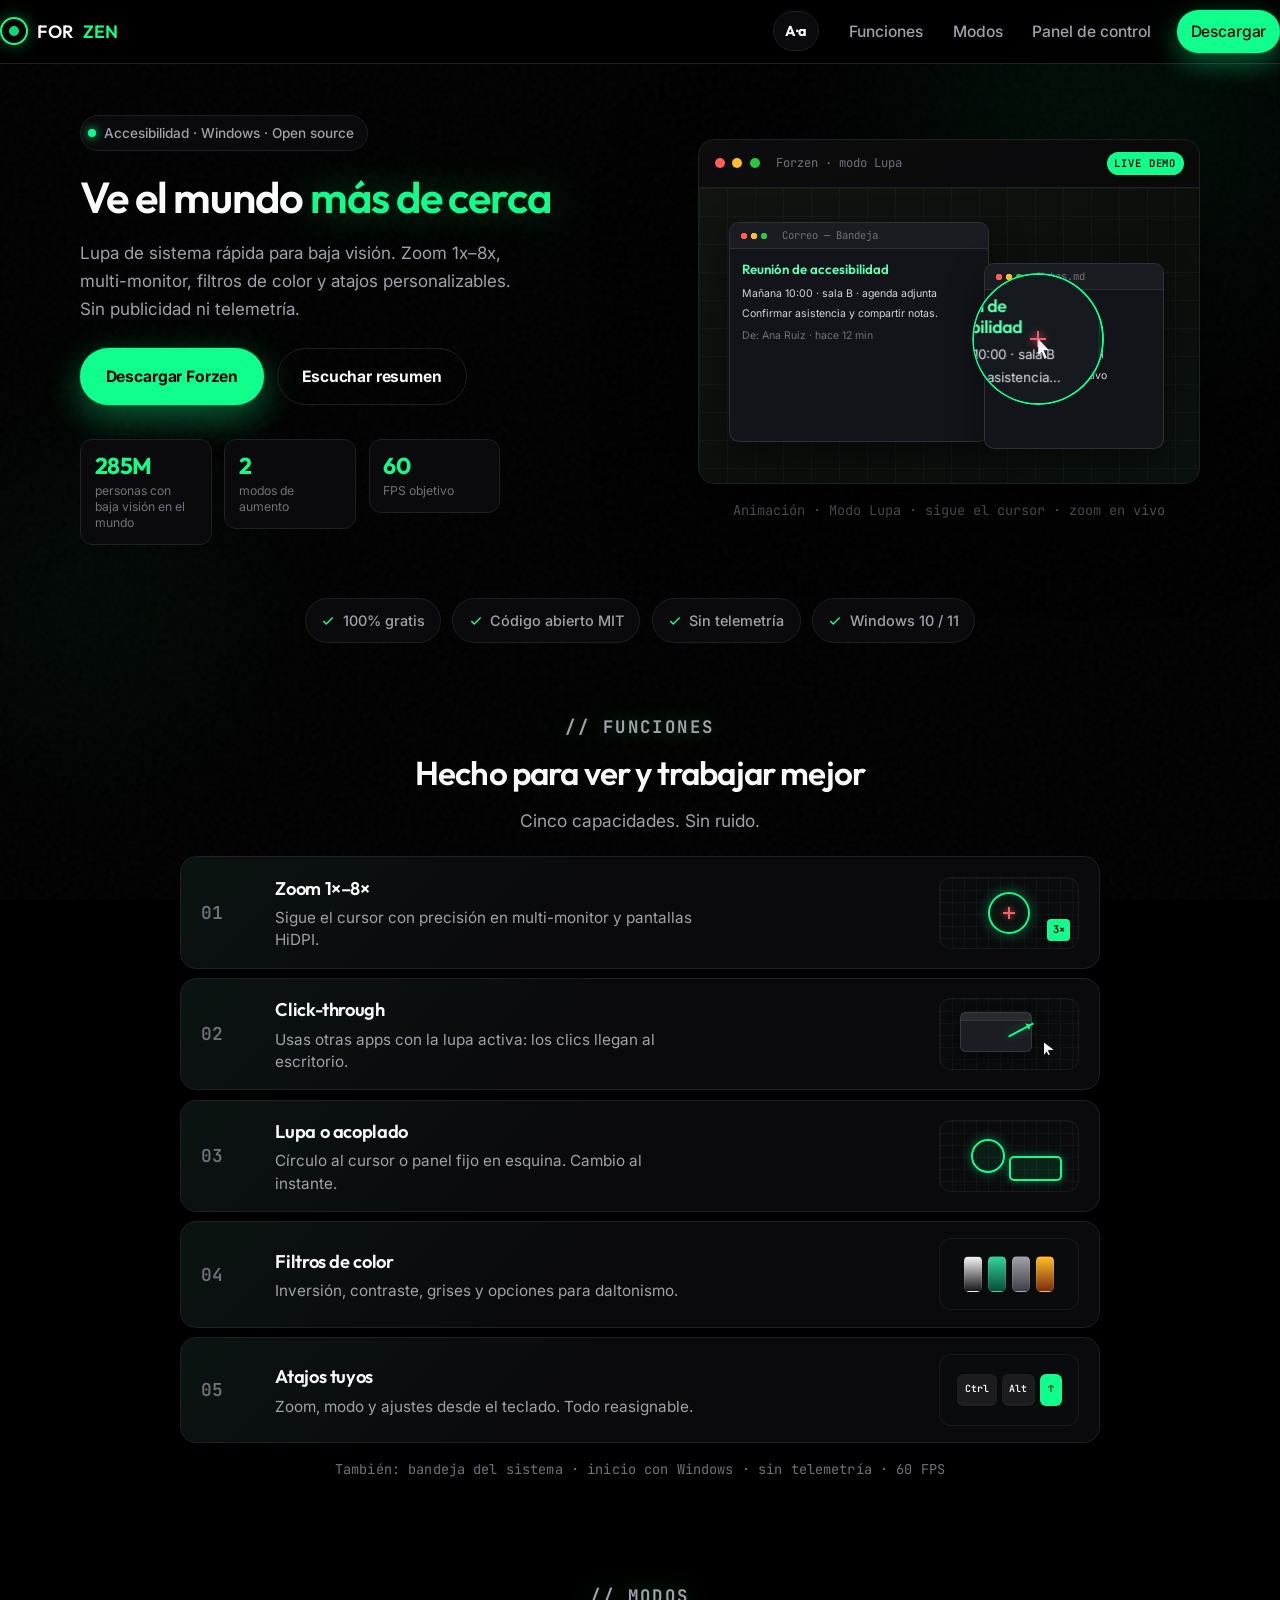
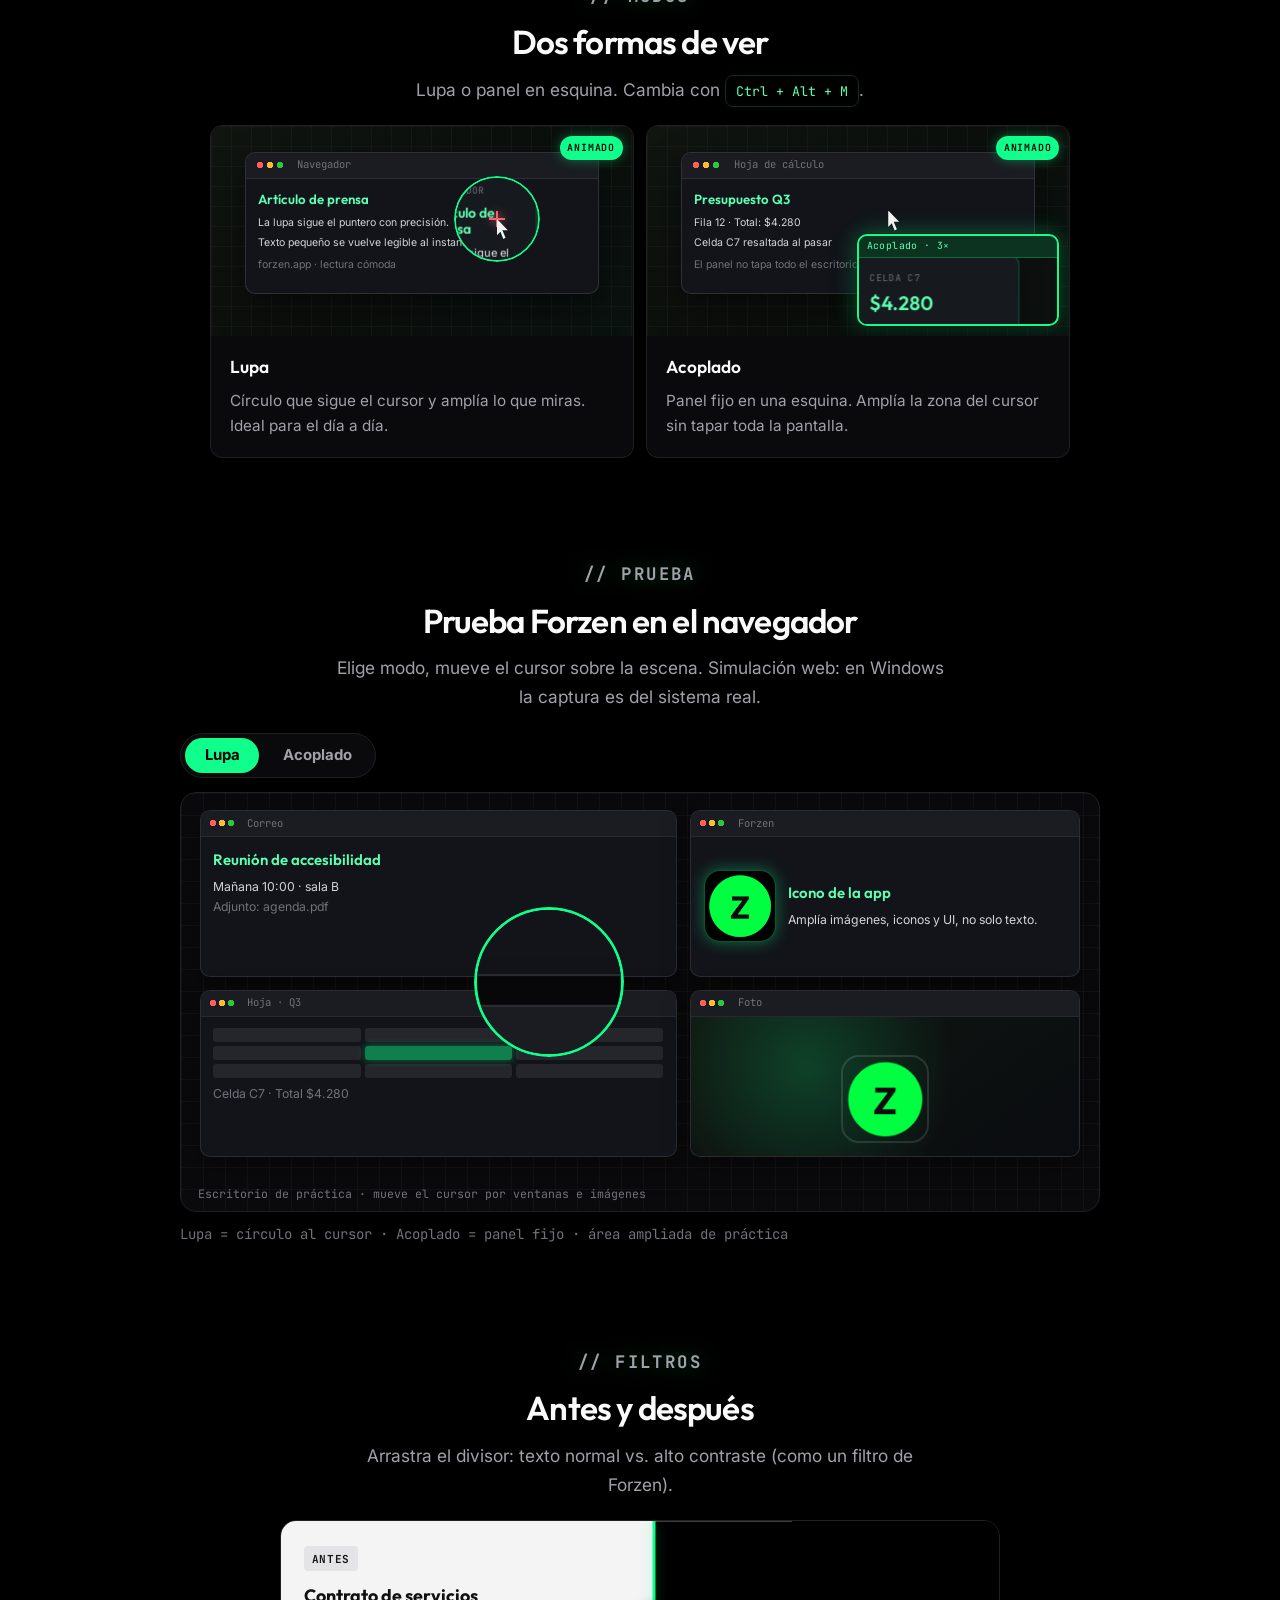
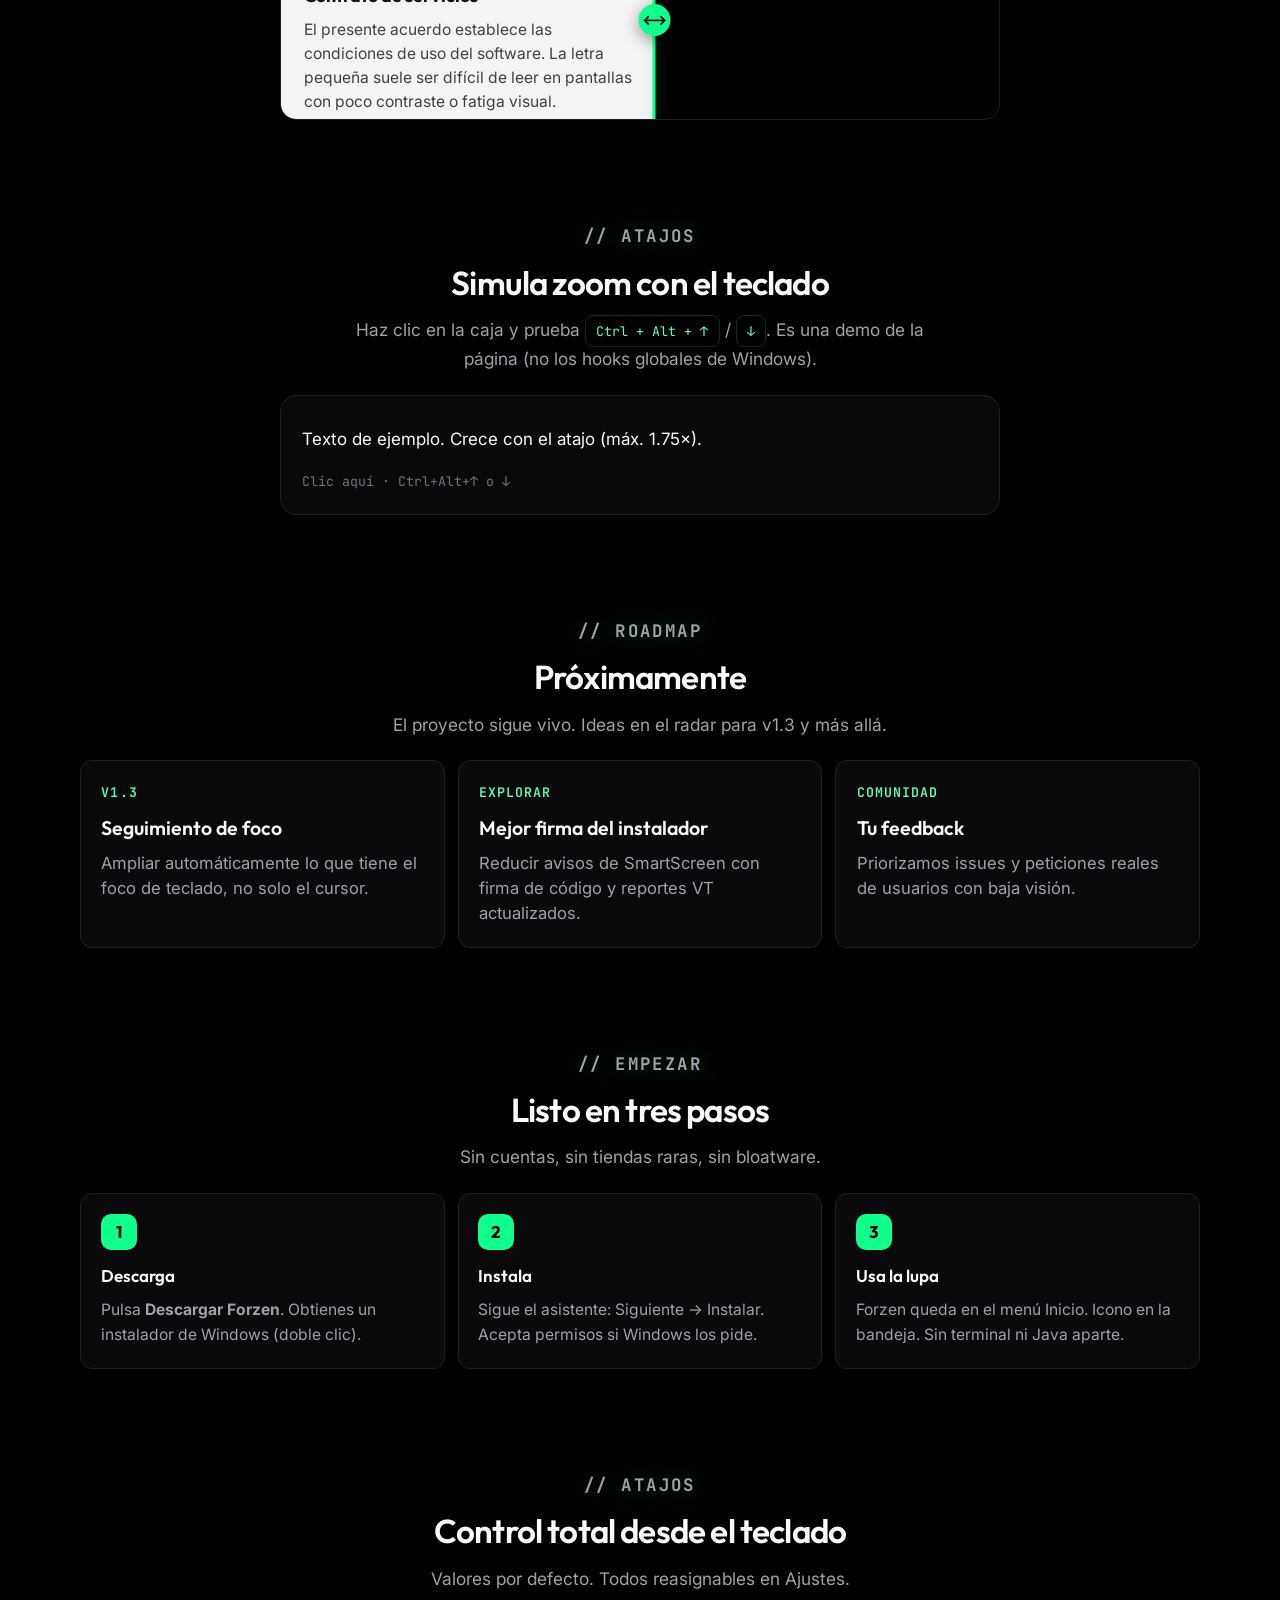
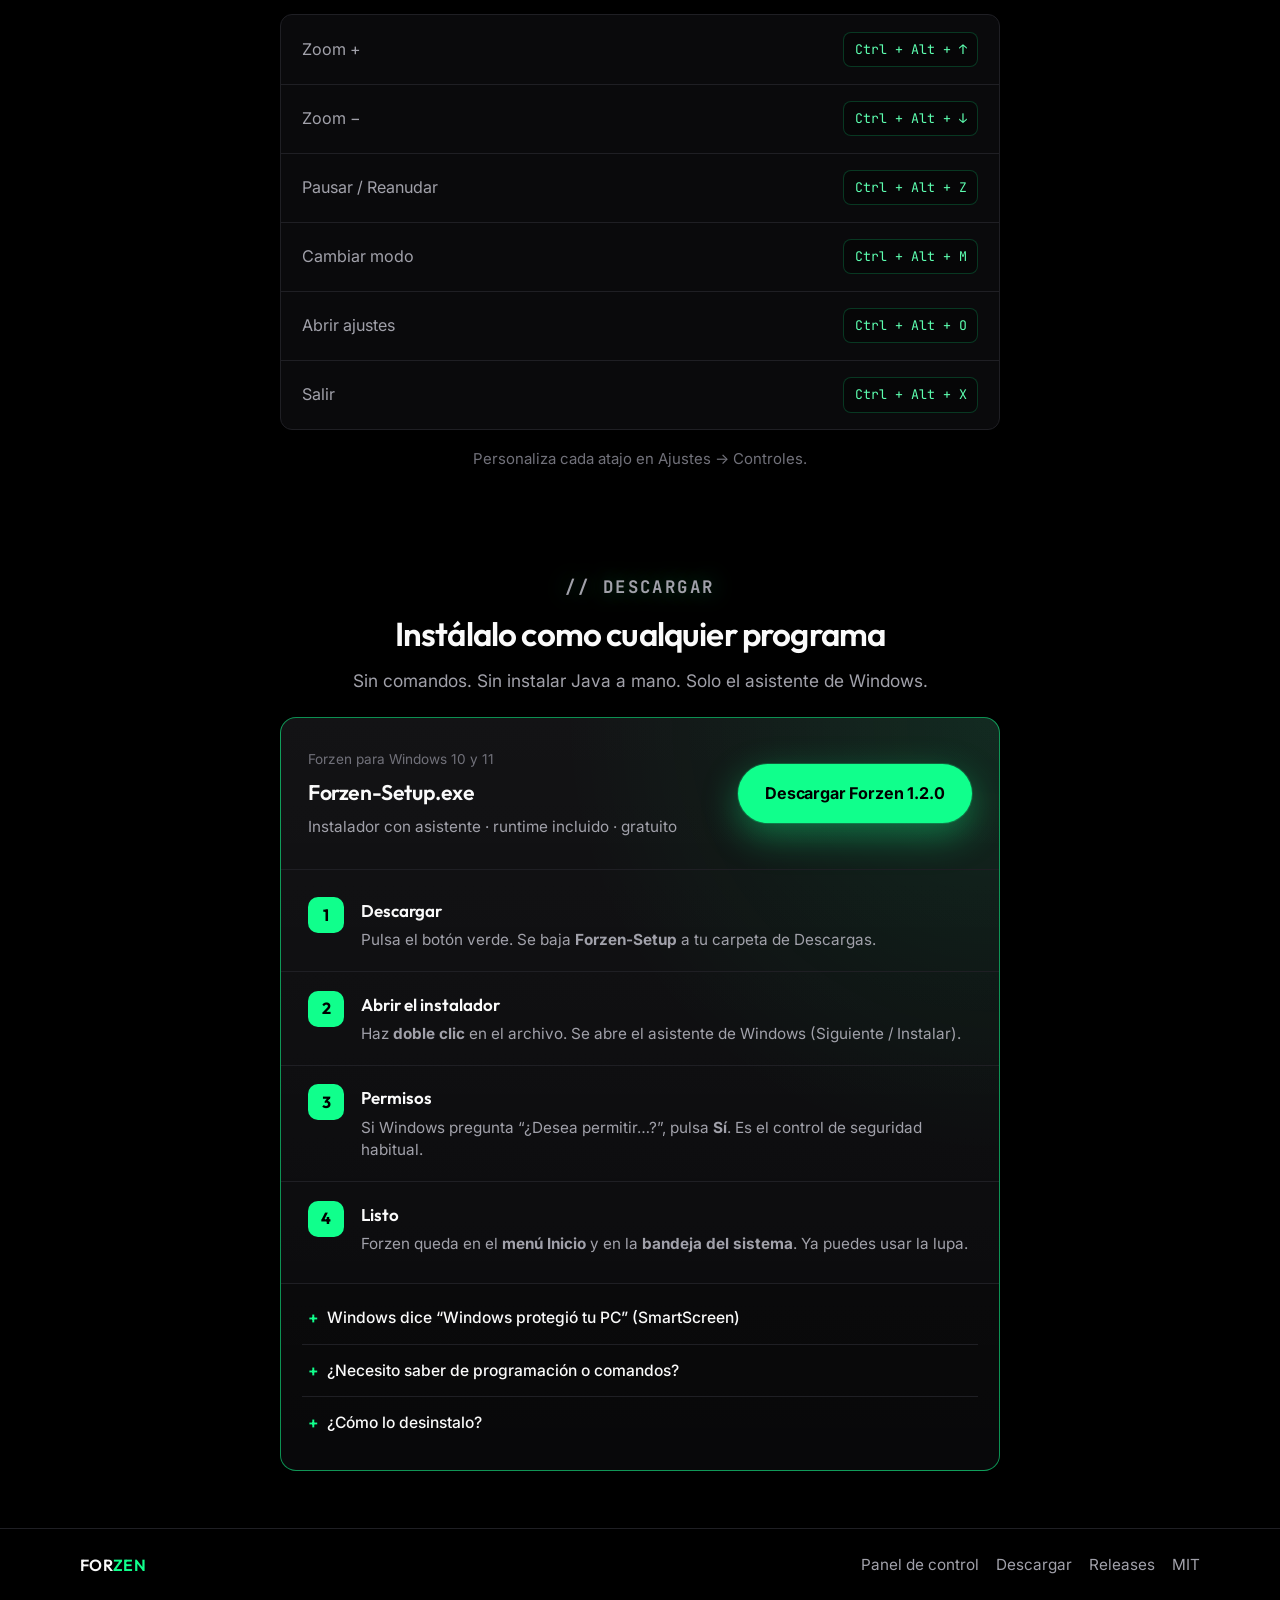
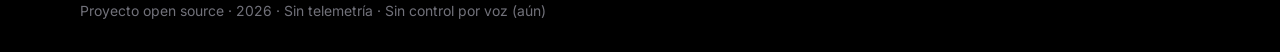
==== commit ba1332a9: "docs(web): OG banner 1200x630, VT por hash y pendientes actualizados - Añade docs/og-banner.png y me" ====
--- a/docs/index.html
+++ b/docs/index.html
@@ -13,19 +13,23 @@
   <meta property="og:url" content="https://FernandezIvan323.github.io/Forzen/" />
   <meta property="og:type" content="website" />
   <meta property="og:locale" content="es_ES" />
-  <meta name="twitter:card" content="summary_large_image" />
   <title>Forzen — Lupa inteligente para Windows</title>
   <link rel="canonical" href="https://FernandezIvan323.github.io/Forzen/" />
   <link rel="icon" href="favicon.ico" sizes="any" />
   <link rel="icon" type="image/png" href="favicon-32.png" sizes="32x32" />
   <link rel="icon" type="image/png" href="favicon-256.png" sizes="256x256" />
   <link rel="apple-touch-icon" href="apple-touch-icon.png" />
-  <meta property="og:image" content="https://FernandezIvan323.github.io/Forzen/favicon-256.png" />
+  <meta property="og:image" content="https://FernandezIvan323.github.io/Forzen/og-banner.png" />
+  <meta property="og:image:width" content="1200" />
+  <meta property="og:image:height" content="630" />
+  <meta property="og:image:type" content="image/png" />
   <link rel="preconnect" href="https://fonts.googleapis.com" />
   <link rel="preconnect" href="https://fonts.gstatic.com" crossorigin />
   <link href="https://fonts.googleapis.com/css2?family=Atkinson+Hyperlegible:ital,wght@0,400;0,700;1,400;1,700&family=Inter:wght@400;500;600;700&family=Outfit:wght@500;600;700&family=JetBrains+Mono:wght@400;500&display=swap" rel="stylesheet" />
   <link rel="stylesheet" href="style.css?v=15" />
-  <meta property="og:image:alt" content="Forzen — Lupa rápida y sin anuncios para Windows" />
+  <meta property="og:image:alt" content="Forzen — Lupa inteligente para Windows. Accesibilidad, open source, sin anuncios." />
+  <meta name="twitter:card" content="summary_large_image" />
+  <meta name="twitter:image" content="https://FernandezIvan323.github.io/Forzen/og-banner.png" />
   <meta name="twitter:title" content="Forzen — Lupa Inteligente para Windows" />
   <meta name="twitter:description" content="Lupa rápida y sin anuncios para Windows. Gratuito, open source." />
   <script type="application/ld+json">
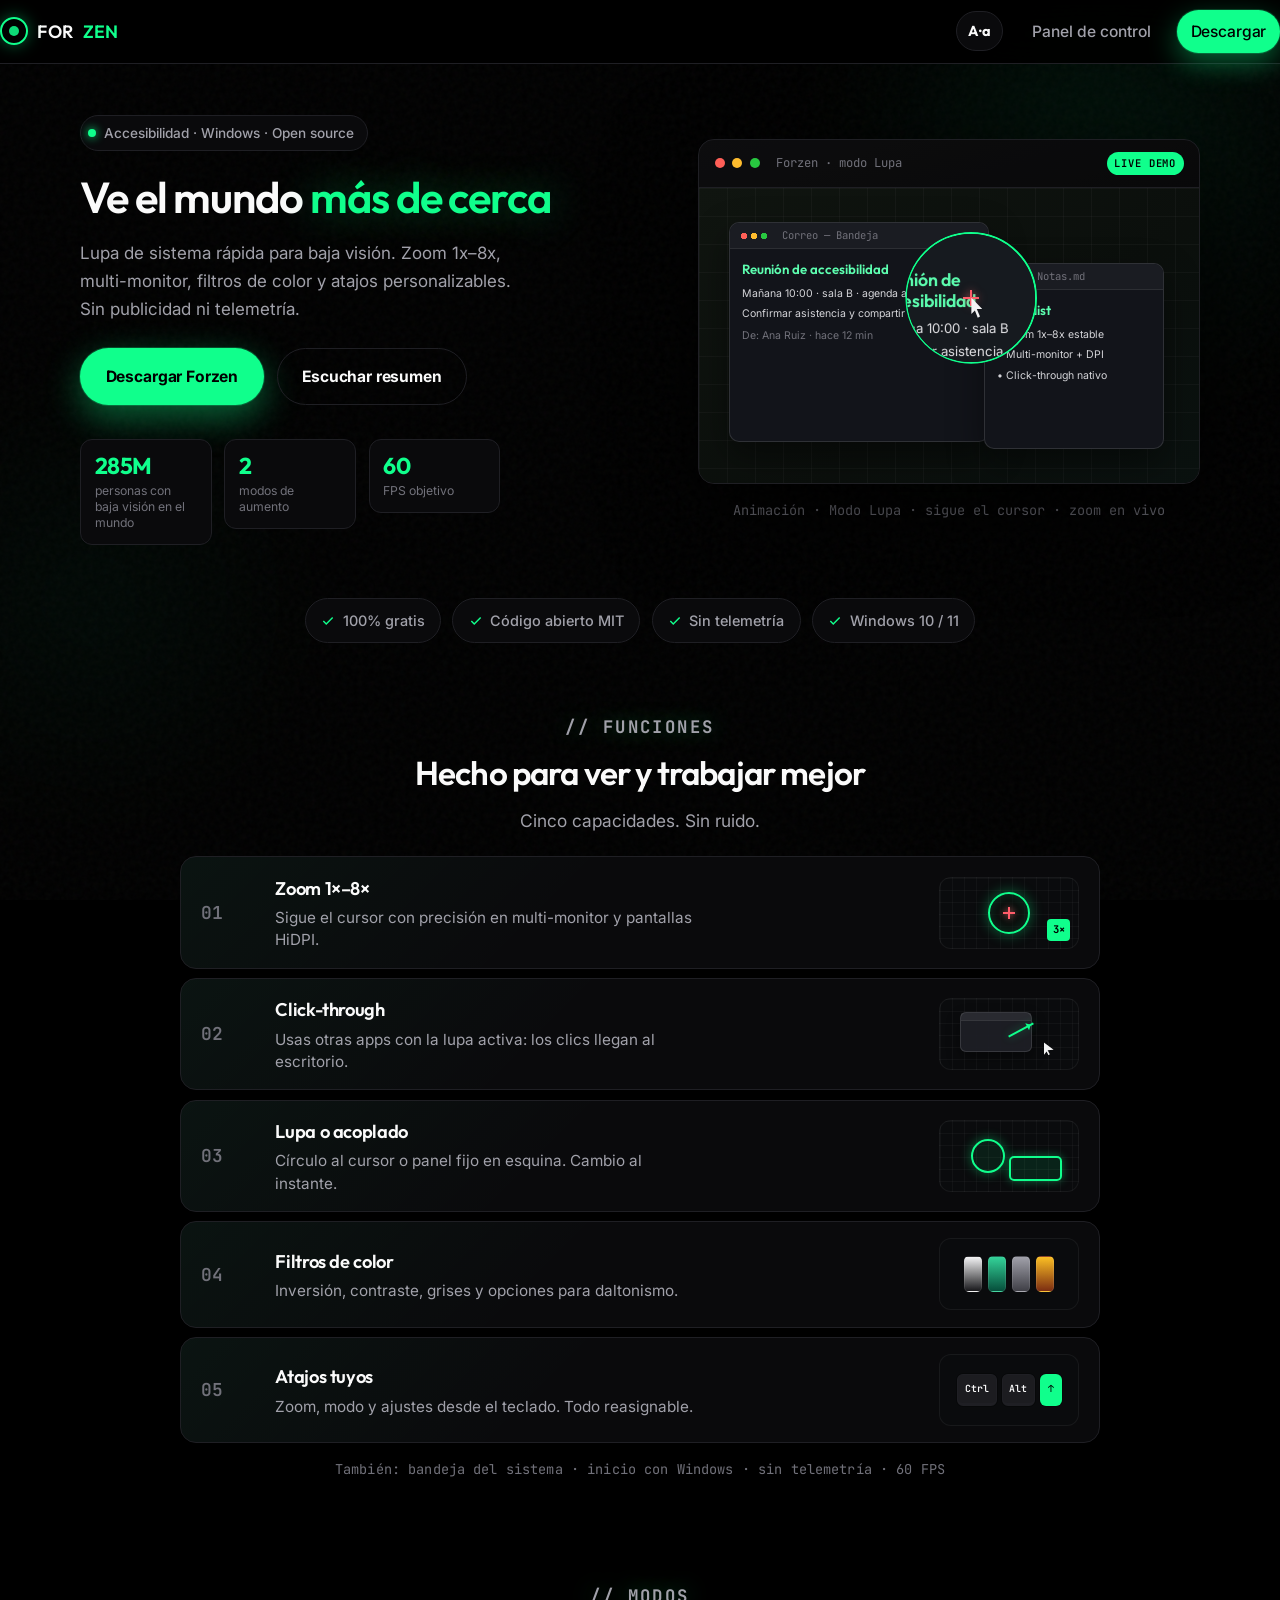
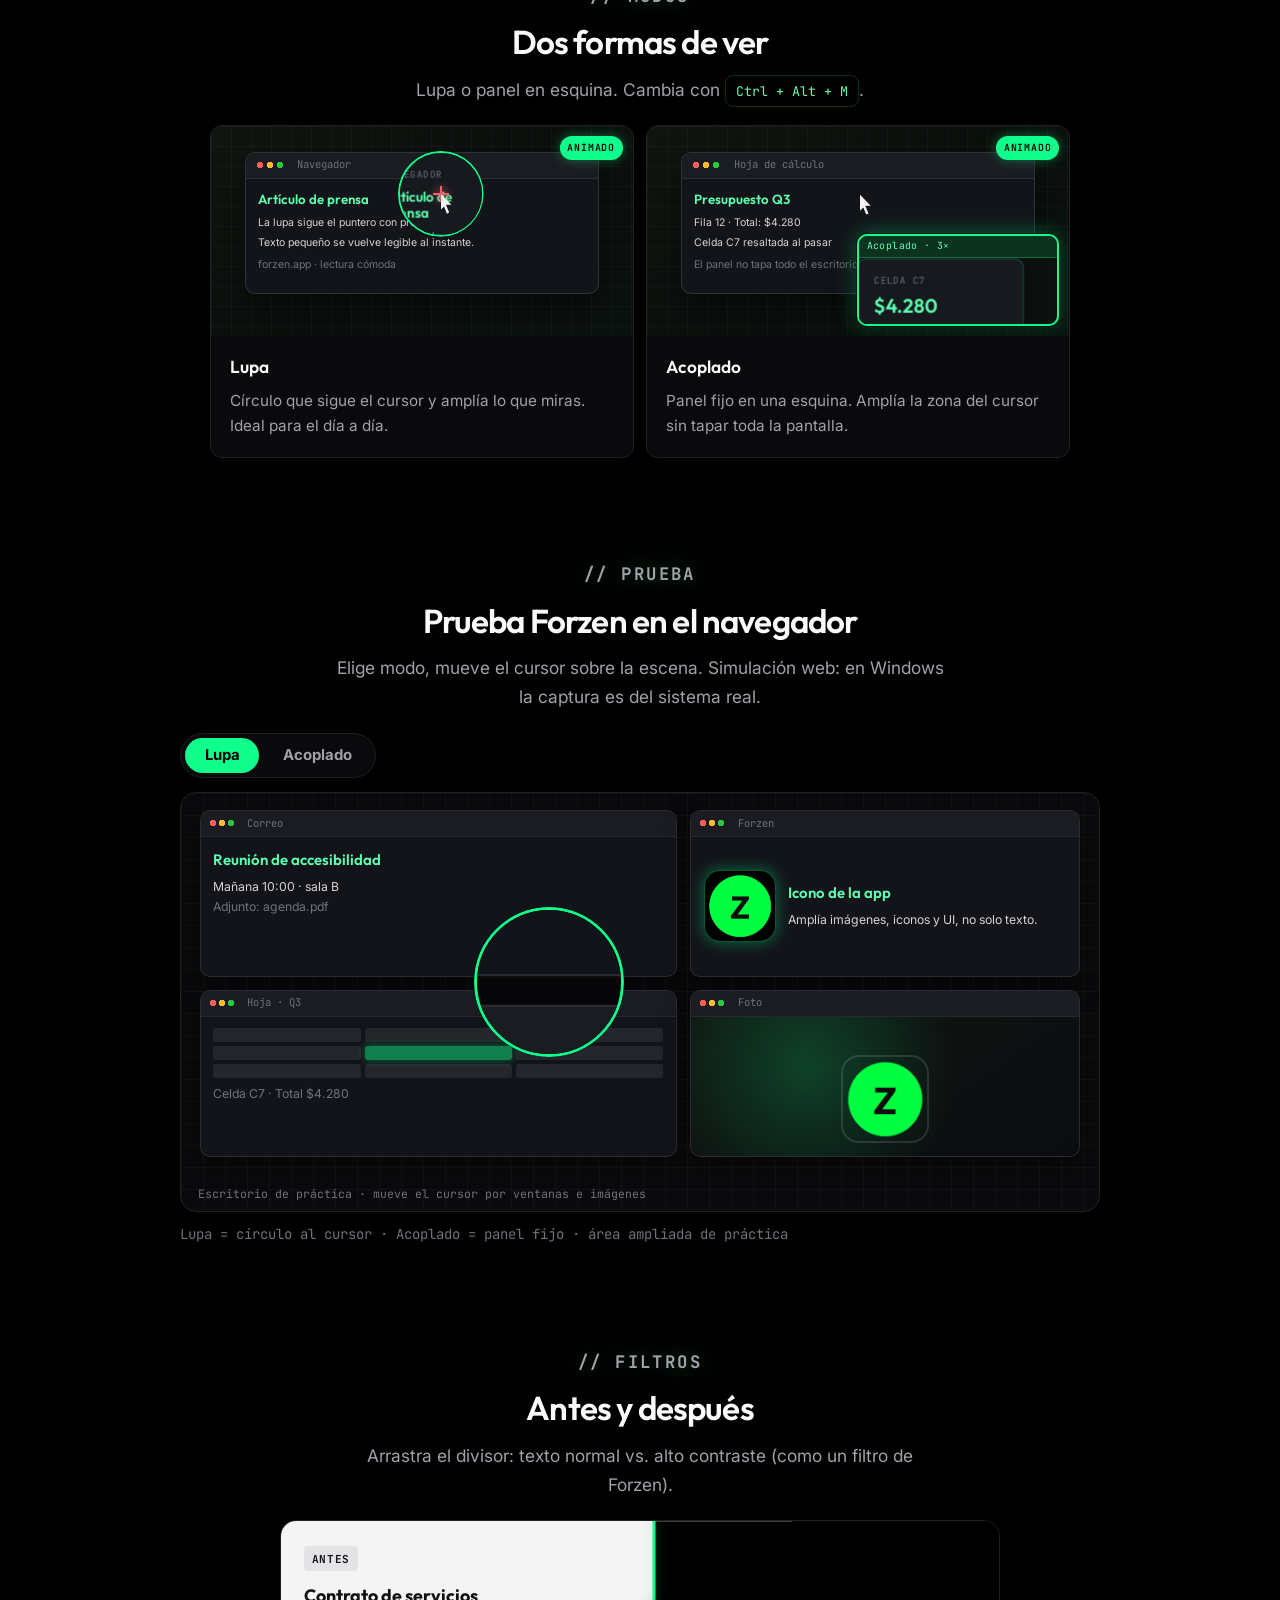
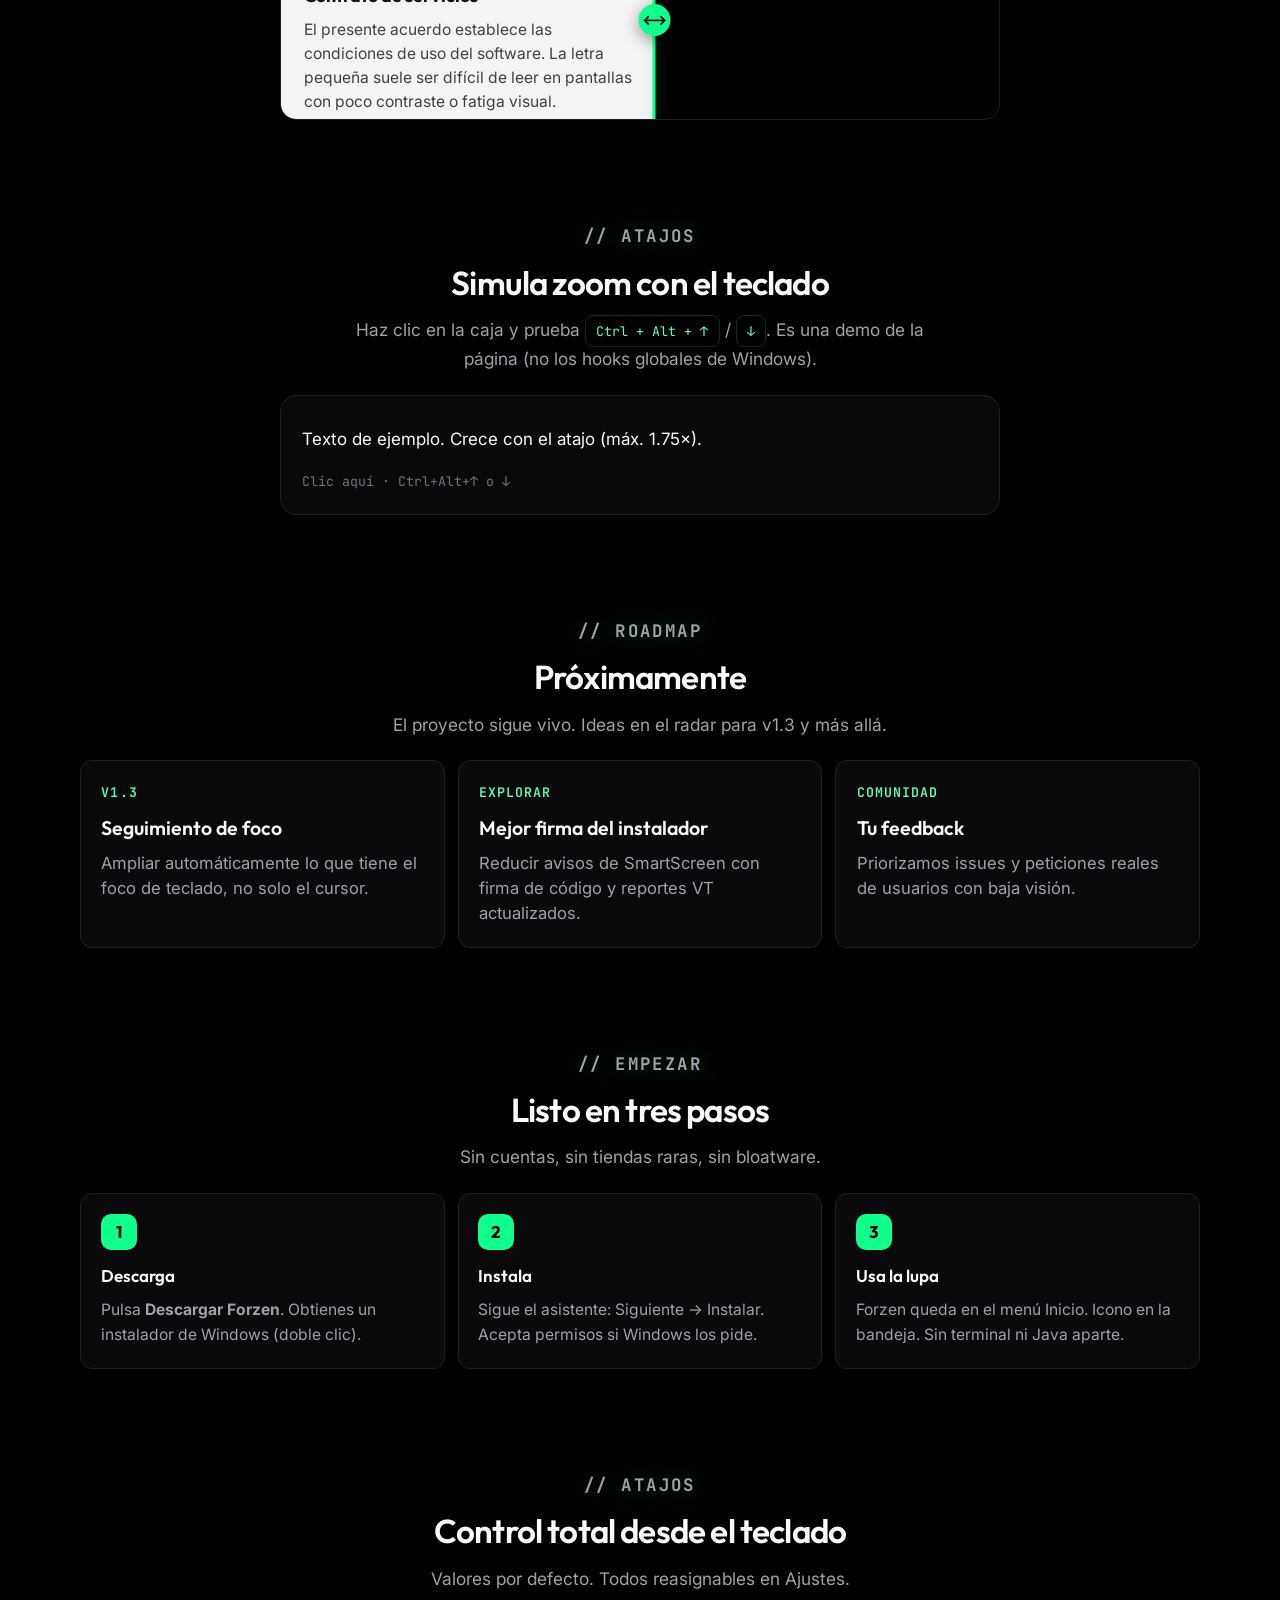
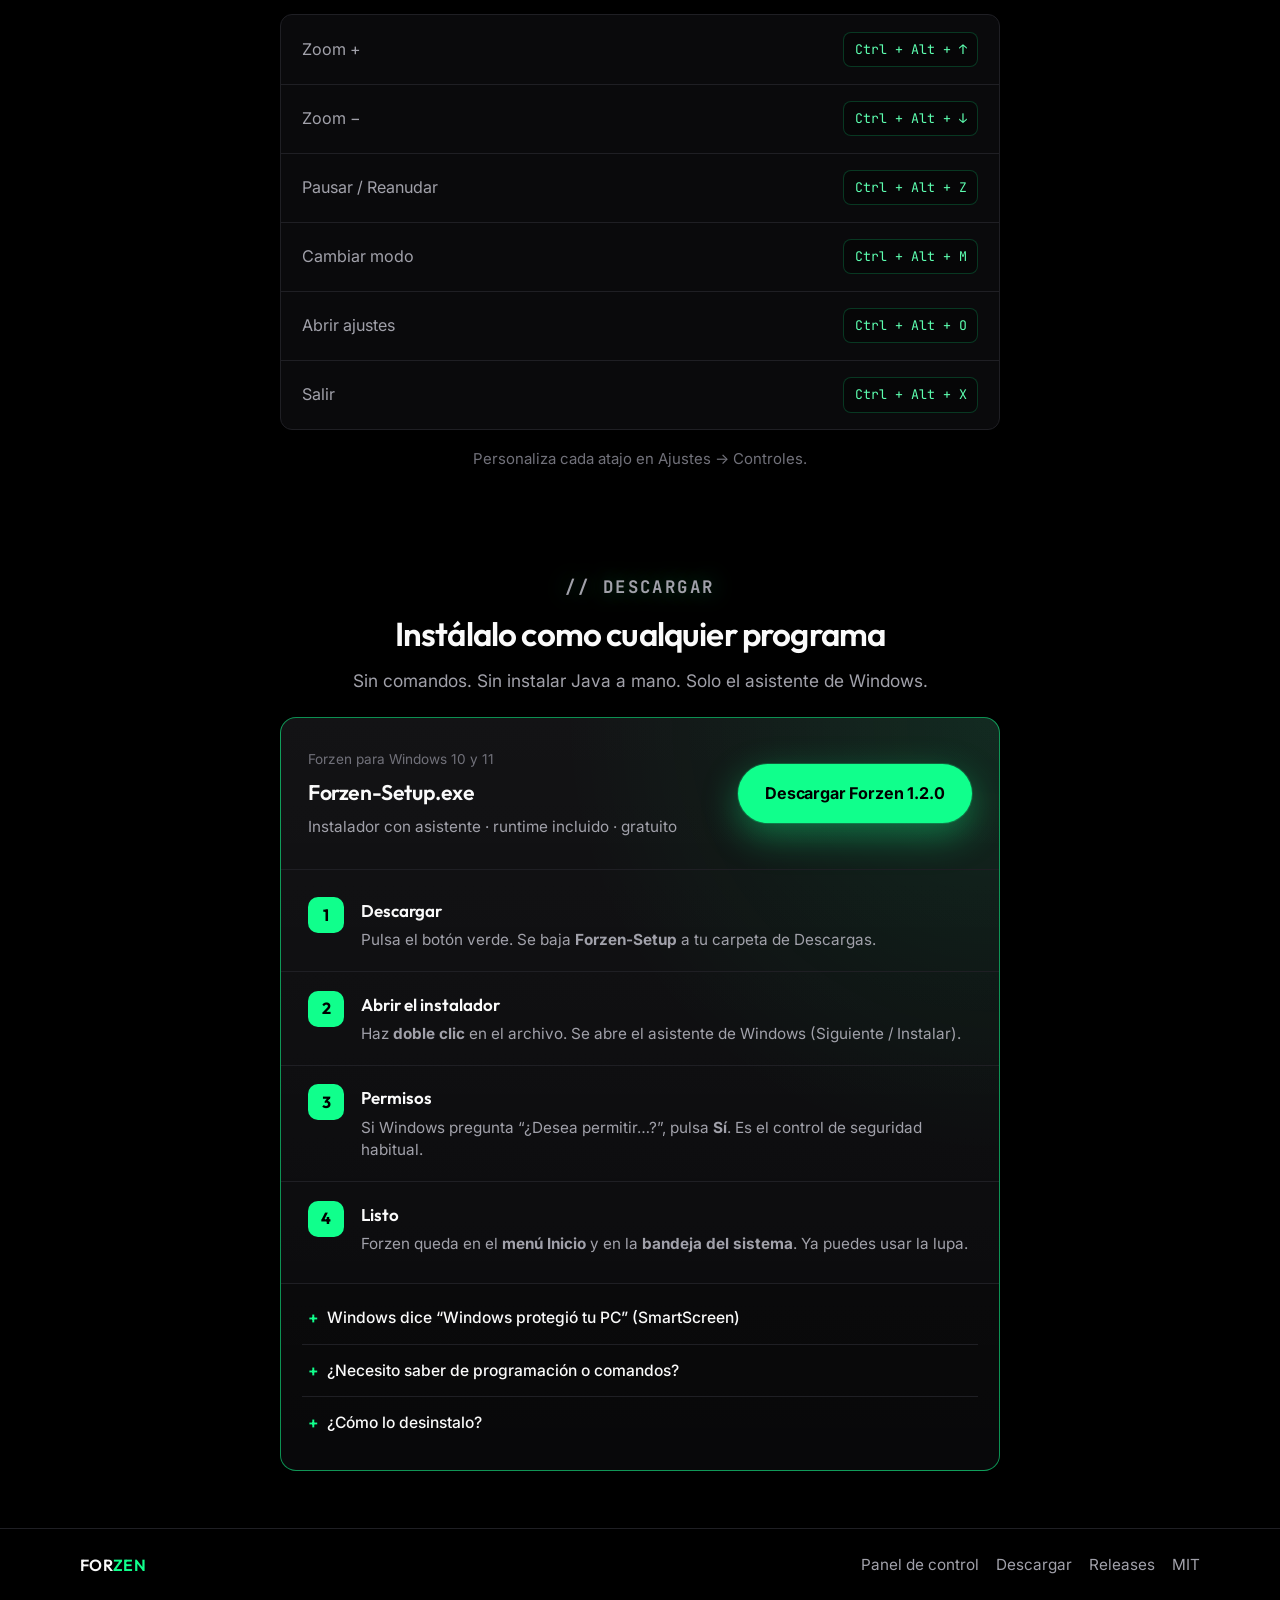
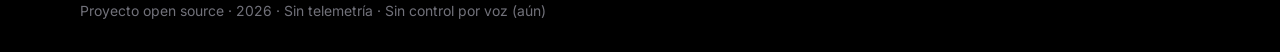
==== commit 4b6dfd4e: "fix(web): nav sin Funciones/Modos y fondo animado del panel - Header: solo Panel de control + Descar" ====
--- a/docs/index.html
+++ b/docs/index.html
@@ -26,7 +26,7 @@
   <link rel="preconnect" href="https://fonts.googleapis.com" />
   <link rel="preconnect" href="https://fonts.gstatic.com" crossorigin />
   <link href="https://fonts.googleapis.com/css2?family=Atkinson+Hyperlegible:ital,wght@0,400;0,700;1,400;1,700&family=Inter:wght@400;500;600;700&family=Outfit:wght@500;600;700&family=JetBrains+Mono:wght@400;500&display=swap" rel="stylesheet" />
-  <link rel="stylesheet" href="style.css?v=15" />
+  <link rel="stylesheet" href="style.css?v=16" />
   <meta property="og:image:alt" content="Forzen — Lupa inteligente para Windows. Accesibilidad, open source, sin anuncios." />
   <meta name="twitter:card" content="summary_large_image" />
   <meta name="twitter:image" content="https://FernandezIvan323.github.io/Forzen/og-banner.png" />
@@ -90,8 +90,6 @@
       </button>
 
       <nav class="nav-links" id="primary-nav" aria-label="Principal">
-        <a href="#features">Funciones</a>
-        <a href="#modes">Modos</a>
         <a href="panel-de-control.html">Panel de control</a>
         <a class="nav-cta" href="#download">Descargar</a>
       </nav>
@@ -646,8 +644,8 @@
     </div>
   </footer>
 
-  <script src="a11y.js?v=15"></script>
-  <script src="demo-interactive.js?v=15"></script>
-  <script src="app.js?v=15"></script>
+  <script src="a11y.js?v=16"></script>
+  <script src="demo-interactive.js?v=16"></script>
+  <script src="app.js?v=16"></script>
 </body>
 </html>
--- a/docs/style.css
+++ b/docs/style.css
@@ -346,6 +346,10 @@
   border-radius: 999px;
   text-decoration: none;
   transition: color 0.15s, background 0.15s;
+}
+.nav-links a[aria-current="page"] {
+  color: var(--text);
+  border-bottom-color: var(--accent);
 }
 .nav-links a:hover {
   color: var(--text);
@@ -1728,7 +1732,9 @@
 
 @media (prefers-reduced-motion: reduce) {
   html { scroll-behavior: auto; }
-  .pc-float-lens { animation: none !important; }
+  .pc-float-lens,
+  .pc-hero-lens,
+  .pc-ambient-glow { animation: none !important; }
   /* Demos still move via JS (product showcase); only soften page chrome */
   .reveal { opacity: 1; transform: none; transition: none; }
   .btn:hover,
@@ -1792,48 +1798,151 @@
   line-height: 1.5;
 }
 
-/* Floating magnifier icons — fill empty background (panel page only) */
-.pc-bg-lenses {
+/* Ambient: product lupas + grid + hero lens (panel page only) */
+.pc-ambient {
   position: fixed;
   inset: 0;
   z-index: 0;
   pointer-events: none;
   overflow: hidden;
 }
+.pc-ambient-grid {
+  position: absolute;
+  inset: 0;
+  opacity: 0.055;
+  background-image:
+    linear-gradient(rgba(16, 255, 140, 0.45) 1px, transparent 1px),
+    linear-gradient(90deg, rgba(16, 255, 140, 0.45) 1px, transparent 1px);
+  background-size: 48px 48px;
+  mask-image: radial-gradient(ellipse 75% 70% at 50% 40%, #000 20%, transparent 75%);
+  -webkit-mask-image: radial-gradient(ellipse 75% 70% at 50% 40%, #000 20%, transparent 75%);
+}
+.pc-ambient-glow {
+  position: absolute;
+  width: min(70vw, 640px);
+  height: min(70vw, 640px);
+  top: 12%;
+  right: -8%;
+  border-radius: 50%;
+  background: radial-gradient(circle, rgba(16, 255, 140, 0.16) 0%, rgba(16, 255, 140, 0.04) 42%, transparent 68%);
+  animation: pcGlowDrift 22s ease-in-out infinite;
+}
 .pc-float-lens {
   position: absolute;
   width: 56px;
   height: 56px;
   border-radius: 50%;
-  border: 2.5px solid var(--accent);
-  opacity: 0.09;
-  box-shadow: 0 0 24px var(--accent-glow);
-  background: transparent;
-  animation: pcLensFloat 14s ease-in-out infinite;
-}
+  border: 2px solid rgba(16, 255, 140, 0.85);
+  opacity: 0.28;
+  box-shadow:
+    0 0 0 1px rgba(16, 255, 140, 0.12),
+    0 0 28px rgba(16, 255, 140, 0.22),
+    inset 0 0 24px rgba(16, 255, 140, 0.08);
+  background: radial-gradient(circle at 40% 35%, rgba(16, 255, 140, 0.12), transparent 62%);
+  animation: pcLensFloat 18s ease-in-out infinite;
+}
+/* Crosshair */
+.pc-float-lens::before {
+  content: "";
+  position: absolute;
+  inset: 0;
+  margin: auto;
+  width: 42%;
+  height: 42%;
+  background:
+    linear-gradient(var(--accent), var(--accent)) center/100% 1.5px no-repeat,
+    linear-gradient(var(--accent), var(--accent)) center/1.5px 100% no-repeat;
+  opacity: 0.7;
+}
+/* Handle */
 .pc-float-lens::after {
-  /* handle */
   content: "";
   position: absolute;
-  width: 18px;
-  height: 4px;
+  width: 22px;
+  height: 5px;
   background: var(--accent);
-  border-radius: 2px;
-  right: -12px;
-  bottom: 6px;
+  border-radius: 3px;
+  right: -14px;
+  bottom: 8px;
   transform: rotate(42deg);
-  box-shadow: 0 0 10px var(--accent-glow);
-}
-.pc-float-lens.l1 { top: 18%; left: 6%; width: 48px; height: 48px; animation-duration: 16s; animation-delay: 0s; opacity: 0.07; }
-.pc-float-lens.l2 { top: 42%; right: 7%; width: 64px; height: 64px; animation-duration: 18s; animation-delay: -3s; opacity: 0.1; }
-.pc-float-lens.l3 { top: 68%; left: 12%; width: 40px; height: 40px; animation-duration: 13s; animation-delay: -6s; opacity: 0.08; }
-.pc-float-lens.l4 { top: 28%; right: 18%; width: 36px; height: 36px; animation-duration: 15s; animation-delay: -2s; opacity: 0.06; }
-.pc-float-lens.l5 { bottom: 12%; right: 28%; width: 52px; height: 52px; animation-duration: 17s; animation-delay: -8s; opacity: 0.09; }
+  box-shadow: 0 0 12px var(--accent-glow);
+}
+.pc-float-lens.l1 { top: 16%; left: 5%; width: 52px; height: 52px; animation-duration: 20s; animation-delay: 0s; opacity: 0.26; }
+.pc-float-lens.l2 { top: 38%; right: 6%; width: 72px; height: 72px; animation-duration: 24s; animation-delay: -4s; opacity: 0.3; }
+.pc-float-lens.l3 { top: 64%; left: 10%; width: 44px; height: 44px; animation-duration: 16s; animation-delay: -7s; opacity: 0.24; }
+.pc-float-lens.l4 { top: 24%; right: 16%; width: 40px; height: 40px; animation-duration: 19s; animation-delay: -2s; opacity: 0.22; }
+.pc-float-lens.l5 { bottom: 14%; right: 26%; width: 58px; height: 58px; animation-duration: 22s; animation-delay: -9s; opacity: 0.27; }
+.pc-float-lens.l6 { bottom: 22%; left: 22%; width: 36px; height: 36px; animation-duration: 17s; animation-delay: -5s; opacity: 0.2; }
 @keyframes pcLensFloat {
-  0%, 100% { transform: translate(0, 0) rotate(0deg); }
-  33% { transform: translate(12px, -18px) rotate(6deg); }
-  66% { transform: translate(-10px, 10px) rotate(-4deg); }
-}
+  0%, 100% { transform: translate(0, 0) rotate(0deg) scale(1); }
+  25% { transform: translate(36px, -48px) rotate(8deg) scale(1.05); }
+  50% { transform: translate(-28px, -20px) rotate(-5deg) scale(0.96); }
+  75% { transform: translate(20px, 36px) rotate(4deg) scale(1.03); }
+}
+@keyframes pcGlowDrift {
+  0%, 100% { transform: translate(0, 0) scale(1); opacity: 1; }
+  50% { transform: translate(-12%, 10%) scale(1.12); opacity: 0.85; }
+}
+
+/* Hero lens — larger product glass on a long path (option B) */
+.pc-hero-lens {
+  position: absolute;
+  top: 18%;
+  left: 8%;
+  width: 140px;
+  height: 140px;
+  animation: pcHeroPath 28s ease-in-out infinite;
+  opacity: 0.38;
+}
+.pc-hero-lens-glass {
+  display: block;
+  width: 100%;
+  height: 100%;
+  border-radius: 50%;
+  border: 3px solid rgba(16, 255, 140, 0.9);
+  box-shadow:
+    0 0 0 1px rgba(16, 255, 140, 0.15),
+    0 0 40px rgba(16, 255, 140, 0.28),
+    inset 0 0 36px rgba(16, 255, 140, 0.1);
+  background:
+    radial-gradient(circle at 35% 30%, rgba(16, 255, 140, 0.18), transparent 55%),
+    radial-gradient(circle at 50% 50%, transparent 38%, rgba(0, 0, 0, 0.25) 100%);
+  position: relative;
+}
+.pc-hero-lens-glass::before {
+  content: "";
+  position: absolute;
+  inset: 0;
+  margin: auto;
+  width: 36%;
+  height: 36%;
+  background:
+    linear-gradient(var(--accent), var(--accent)) center/100% 2px no-repeat,
+    linear-gradient(var(--accent), var(--accent)) center/2px 100% no-repeat;
+  opacity: 0.75;
+}
+.pc-hero-lens-glass::after {
+  content: "";
+  position: absolute;
+  width: 42px;
+  height: 8px;
+  background: var(--accent);
+  border-radius: 4px;
+  right: -28px;
+  bottom: 18px;
+  transform: rotate(42deg);
+  box-shadow: 0 0 16px var(--accent-glow);
+}
+@keyframes pcHeroPath {
+  0%   { transform: translate(0, 0) rotate(-6deg); }
+  20%  { transform: translate(42vw, 8vh) rotate(4deg); }
+  40%  { transform: translate(28vw, 42vh) rotate(12deg); }
+  60%  { transform: translate(8vw, 55vh) rotate(-2deg); }
+  80%  { transform: translate(52vw, 28vh) rotate(8deg); }
+  100% { transform: translate(0, 0) rotate(-6deg); }
+}
+.page-panel .bg-fx .orb-a { opacity: 0.55; }
+.page-panel .bg-fx .orb-b { opacity: 0.5; }
 
 /* TOC pegado a la izquierda + contenido (misma altura desde arriba) */
 .pc-layout {
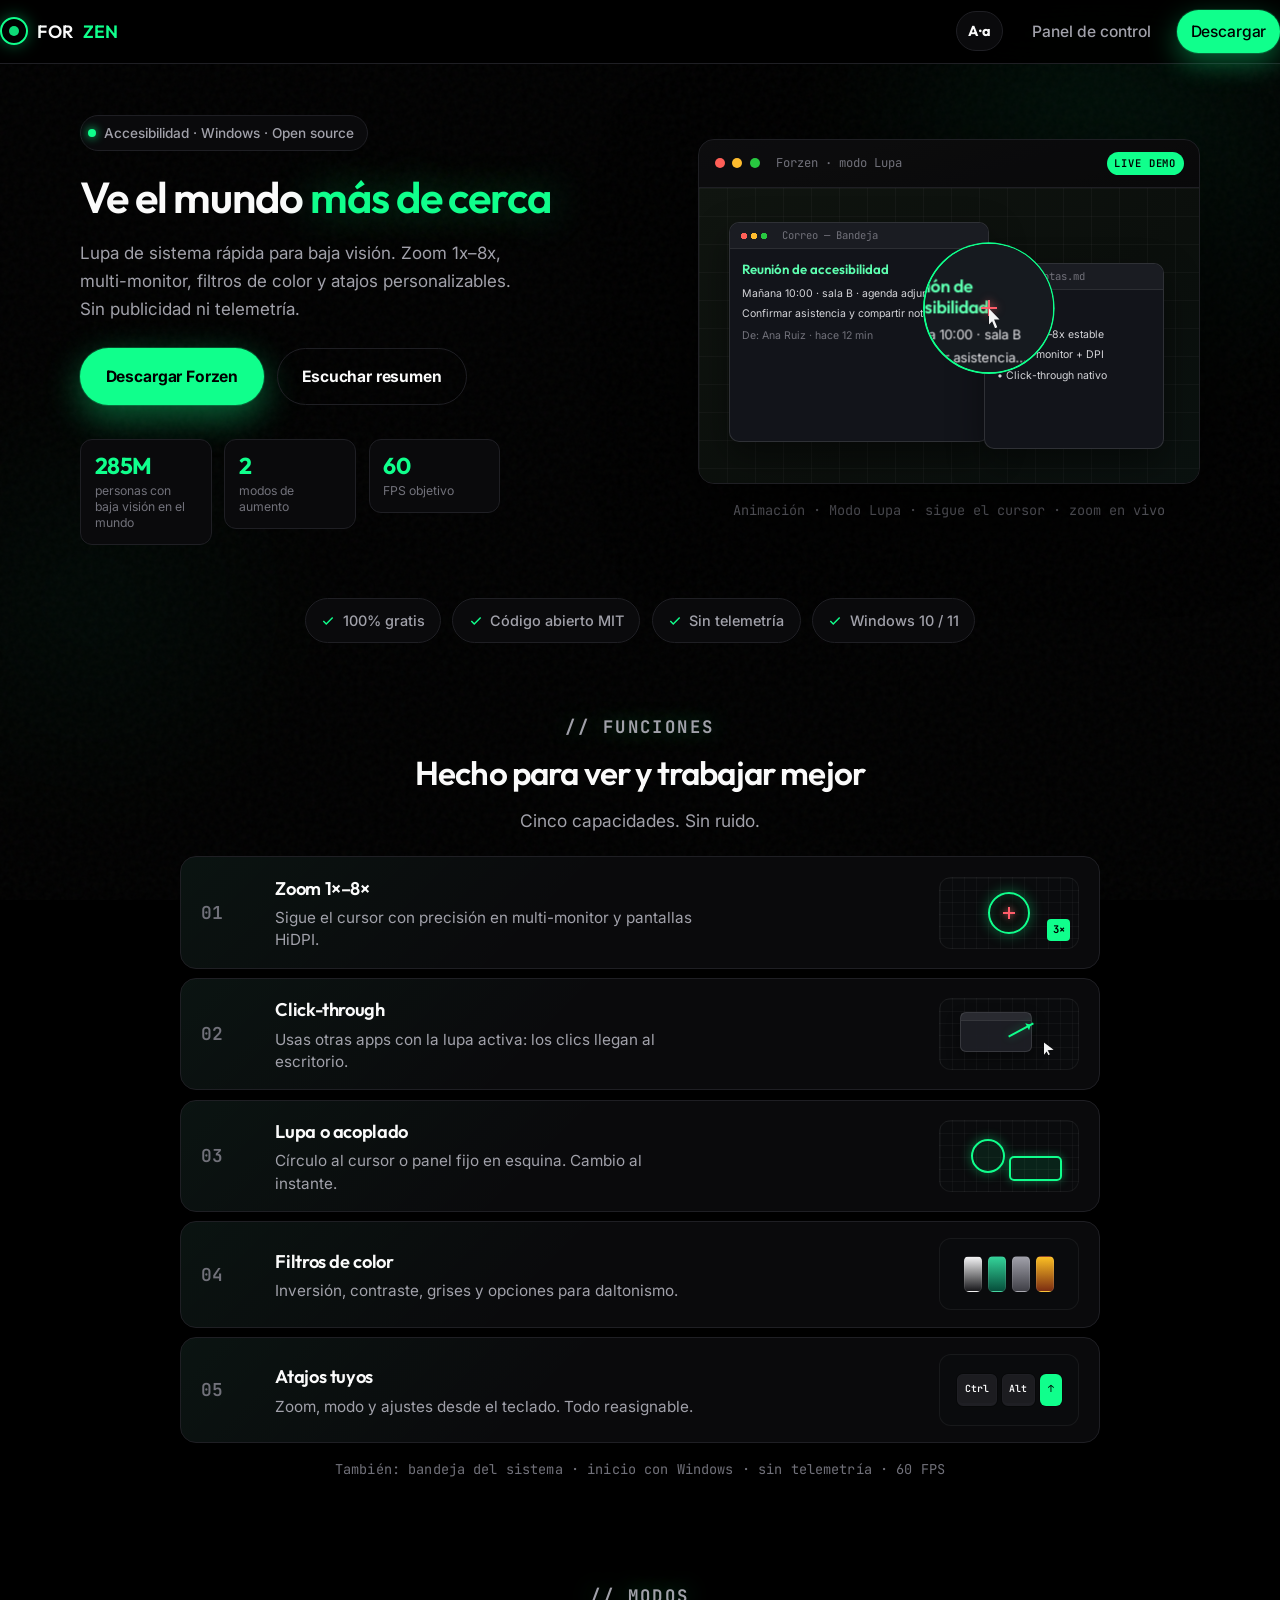
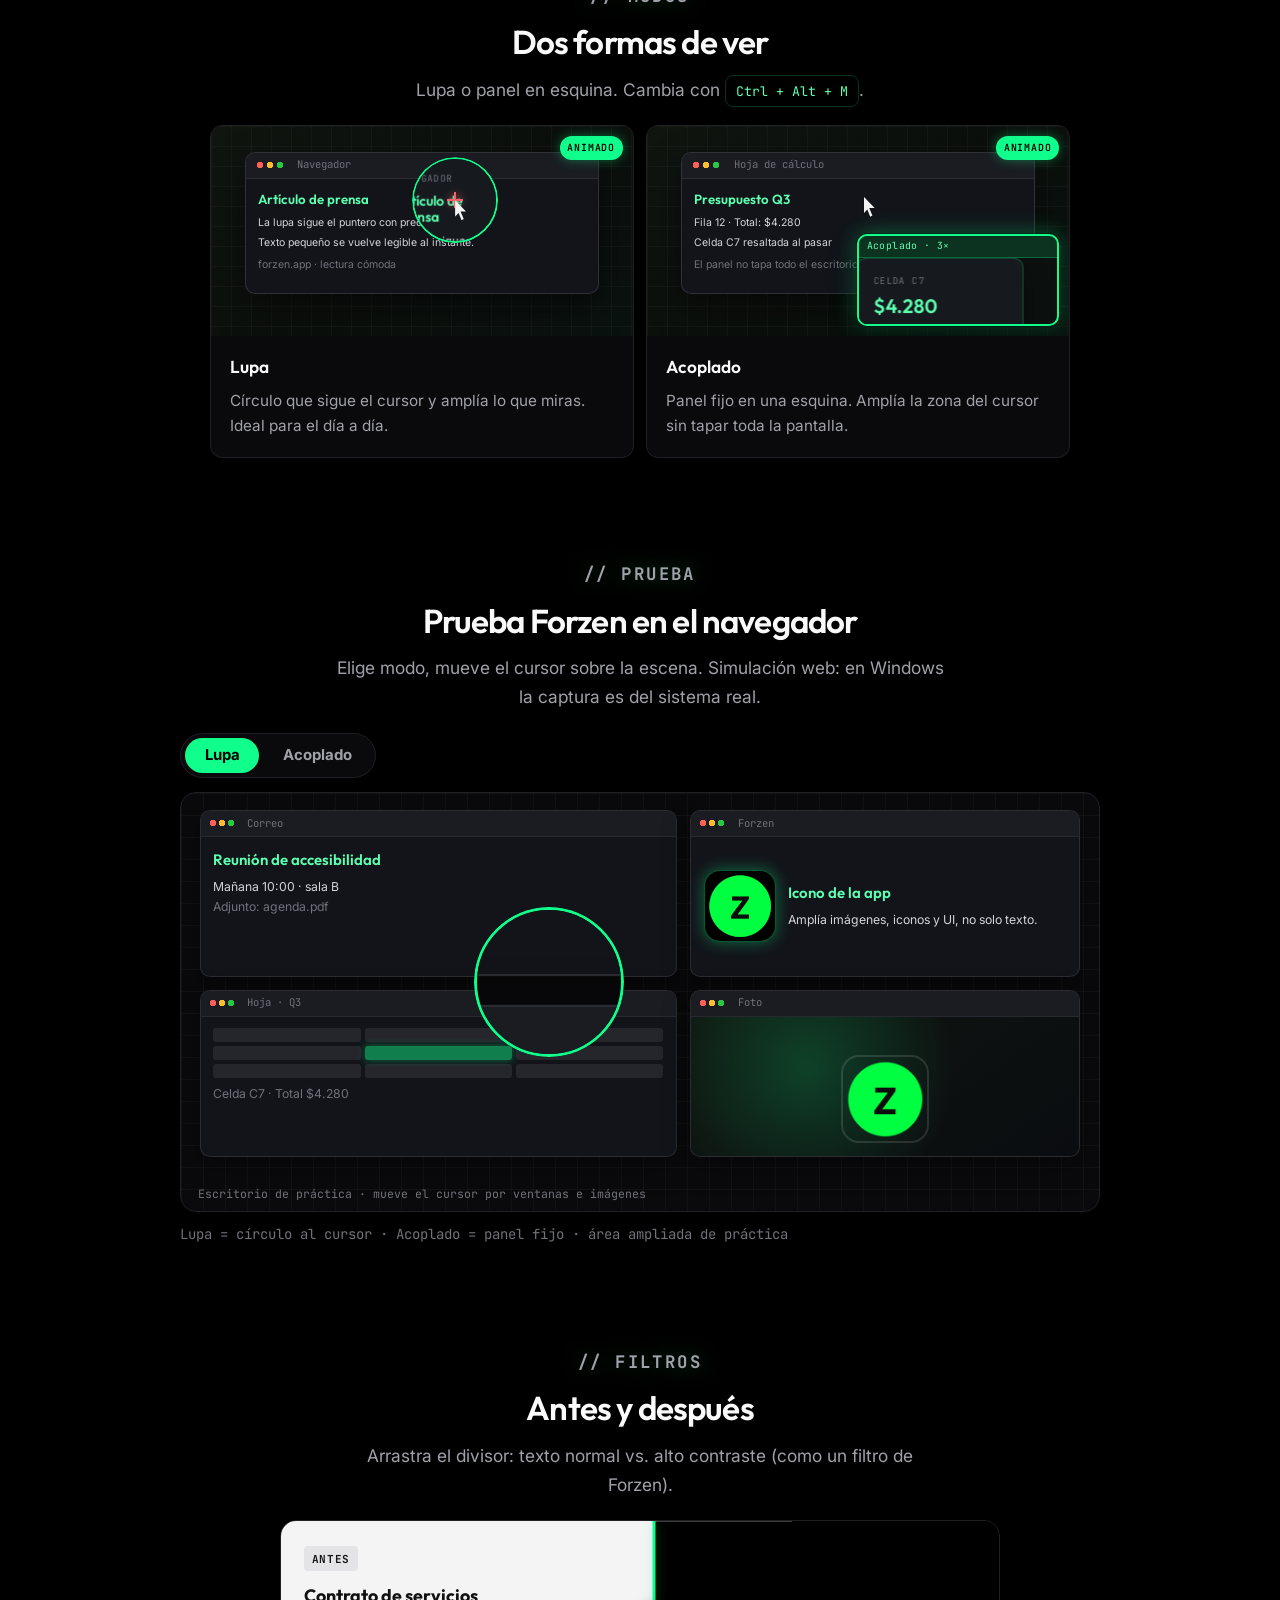
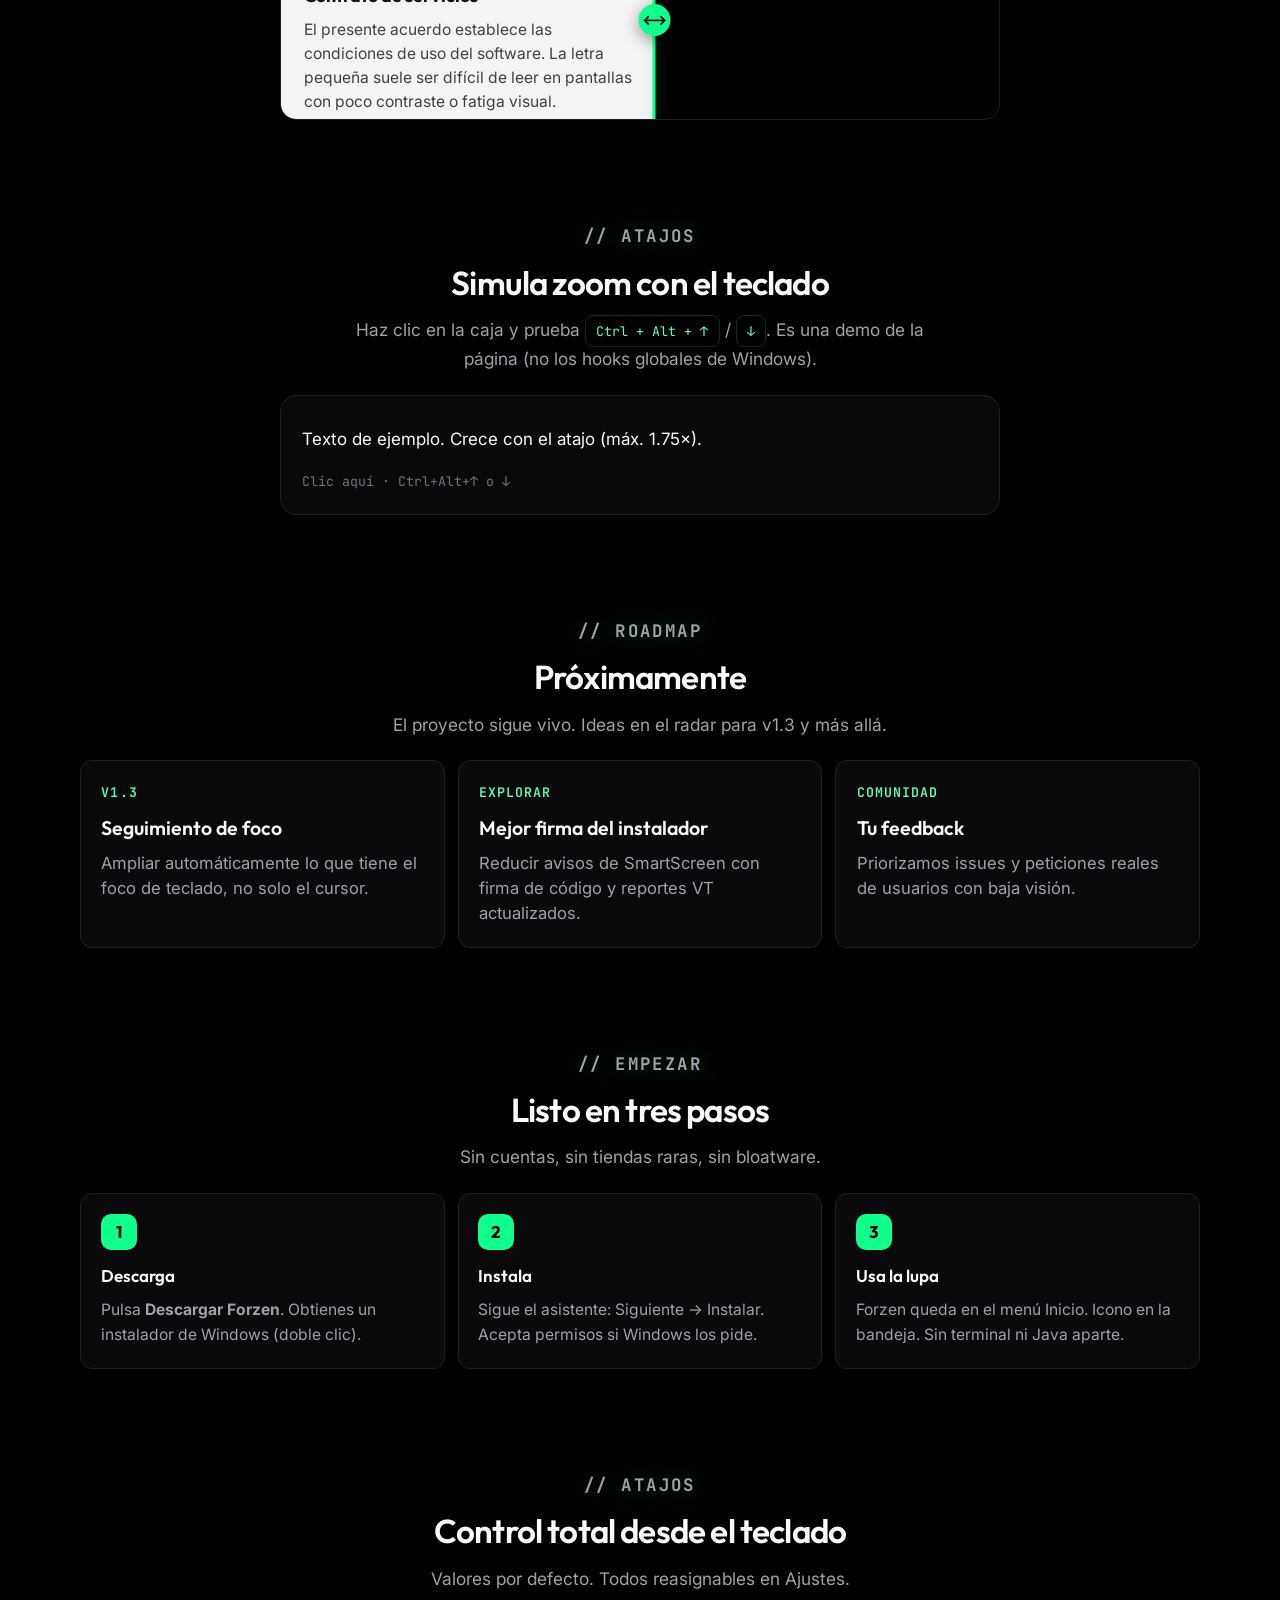
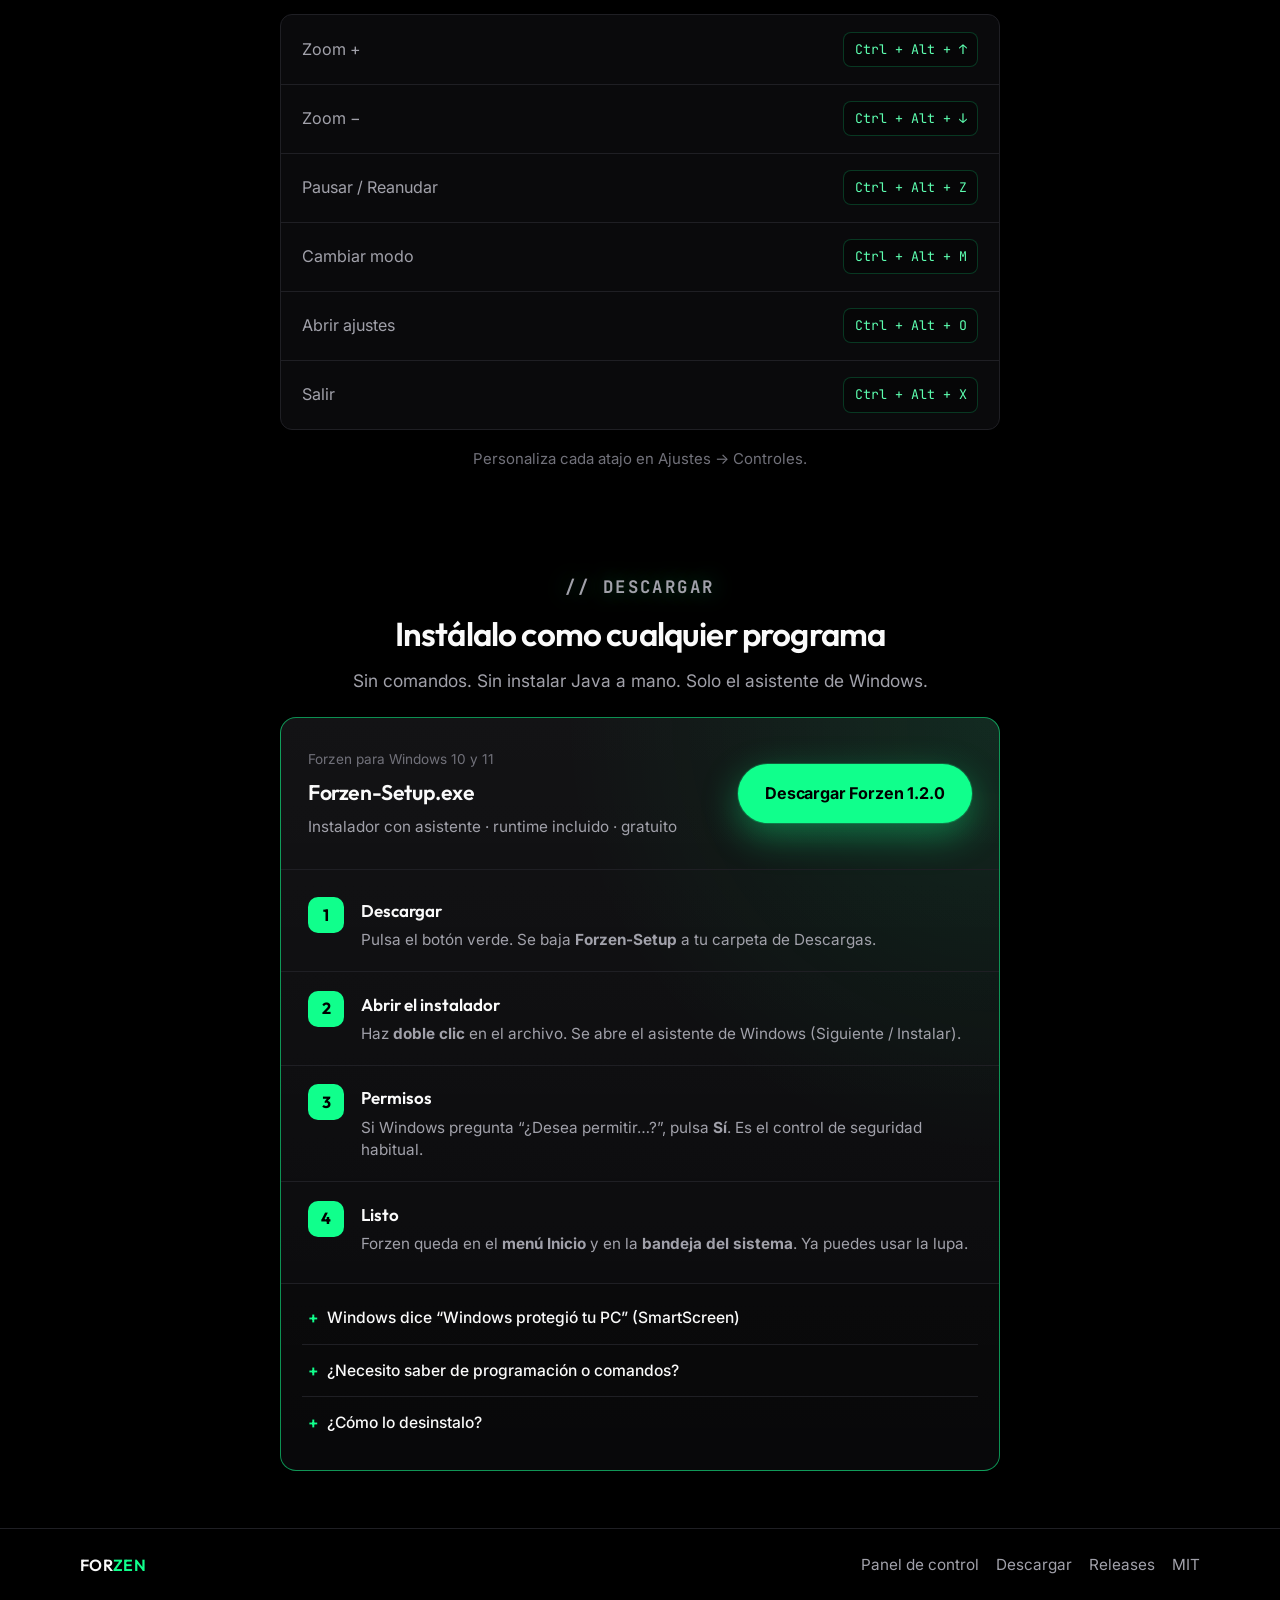
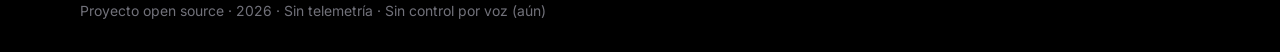
==== commit d1ae9865: "feat(web): cursor personalizado lupa Forzen PNG 32px + SVG de respaldo; hotspot en el centro del cri" ====
--- a/docs/index.html
+++ b/docs/index.html
@@ -26,7 +26,7 @@
   <link rel="preconnect" href="https://fonts.googleapis.com" />
   <link rel="preconnect" href="https://fonts.gstatic.com" crossorigin />
   <link href="https://fonts.googleapis.com/css2?family=Atkinson+Hyperlegible:ital,wght@0,400;0,700;1,400;1,700&family=Inter:wght@400;500;600;700&family=Outfit:wght@500;600;700&family=JetBrains+Mono:wght@400;500&display=swap" rel="stylesheet" />
-  <link rel="stylesheet" href="style.css?v=16" />
+  <link rel="stylesheet" href="style.css?v=20" />
   <meta property="og:image:alt" content="Forzen — Lupa inteligente para Windows. Accesibilidad, open source, sin anuncios." />
   <meta name="twitter:card" content="summary_large_image" />
   <meta name="twitter:image" content="https://FernandezIvan323.github.io/Forzen/og-banner.png" />
@@ -644,8 +644,8 @@
     </div>
   </footer>
 
-  <script src="a11y.js?v=16"></script>
-  <script src="demo-interactive.js?v=16"></script>
-  <script src="app.js?v=16"></script>
+  <script src="a11y.js?v=20"></script>
+  <script src="demo-interactive.js?v=20"></script>
+  <script src="app.js?v=20"></script>
 </body>
 </html>
--- a/docs/style.css
+++ b/docs/style.css
@@ -50,6 +50,39 @@
   min-height: 100vh;
   overflow-x: hidden;
   -webkit-font-smoothing: antialiased;
+  /* Forzen magnifier cursor (hotspot = center of glass). PNG first for Windows. */
+  cursor: url("cursor-lens.png") 14 14, url("cursor-lens.svg") 14 14, auto;
+}
+
+/* Clickable UI: system pointer is clearer than the lens */
+a,
+button,
+.a11y-btn,
+.a11y-toggle,
+.nav-cta,
+.nav-toggle,
+input,
+select,
+textarea,
+label,
+summary,
+[role="button"],
+[data-live-mode] {
+  cursor: pointer;
+}
+
+/* High-contrast reading mode: restore system cursors */
+html[data-hc] body {
+  cursor: auto;
+}
+html[data-hc] a,
+html[data-hc] button,
+html[data-hc] .a11y-btn,
+html[data-hc] .a11y-toggle,
+html[data-hc] .nav-cta,
+html[data-hc] .nav-toggle,
+html[data-hc] [role="button"] {
+  cursor: pointer;
 }
 
 /* Ambient background */
@@ -1732,9 +1765,9 @@
 
 @media (prefers-reduced-motion: reduce) {
   html { scroll-behavior: auto; }
-  .pc-float-lens,
-  .pc-hero-lens,
-  .pc-ambient-glow { animation: none !important; }
+  /* Panel lupas: NOT killed here — Windows "disable animations" sets this media
+     query and would freeze decorative ambient. Motion is gated by .pc-ambient--animate
+     (panel-ambient.js / toggle "Animar fondo"). */
   /* Demos still move via JS (product showcase); only soften page chrome */
   .reveal { opacity: 1; transform: none; transition: none; }
   .btn:hover,
@@ -1798,50 +1831,88 @@
   line-height: 1.5;
 }
 
-/* Ambient: product lupas + grid + hero lens (panel page only) */
+/* ─── Panel ambient: full document height, empty right rail only ─── */
+.pc-page-shell {
+  position: relative;
+  min-height: 100vh;
+}
+.page-panel .pc-page-shell > .site-header,
+.page-panel .pc-page-shell > main,
+.page-panel .pc-page-shell > .site-footer {
+  position: relative;
+  z-index: 1;
+}
+/* bg-fx stays fixed behind everything */
+.page-panel .pc-page-shell > .bg-fx {
+  position: fixed;
+  z-index: 0;
+}
+
 .pc-ambient {
-  position: fixed;
-  inset: 0;
+  position: absolute;
+  top: 0;
+  left: 0;
+  width: 100%;
+  /* height set by panel-ambient.js to full document scrollHeight */
+  min-height: 100%;
   z-index: 0;
   pointer-events: none;
   overflow: hidden;
+  /* No mask — JS parks lenses only in the empty right rail */
 }
 .pc-ambient-grid {
   position: absolute;
   inset: 0;
-  opacity: 0.055;
+  opacity: 0.09;
   background-image:
-    linear-gradient(rgba(16, 255, 140, 0.45) 1px, transparent 1px),
-    linear-gradient(90deg, rgba(16, 255, 140, 0.45) 1px, transparent 1px);
-  background-size: 48px 48px;
-  mask-image: radial-gradient(ellipse 75% 70% at 50% 40%, #000 20%, transparent 75%);
-  -webkit-mask-image: radial-gradient(ellipse 75% 70% at 50% 40%, #000 20%, transparent 75%);
+    linear-gradient(rgba(16, 255, 140, 0.5) 1px, transparent 1px),
+    linear-gradient(90deg, rgba(16, 255, 140, 0.5) 1px, transparent 1px);
+  background-size: 44px 44px;
 }
 .pc-ambient-glow {
   position: absolute;
-  width: min(70vw, 640px);
-  height: min(70vw, 640px);
-  top: 12%;
-  right: -8%;
+  width: min(42vw, 480px);
+  height: min(42vw, 480px);
   border-radius: 50%;
-  background: radial-gradient(circle, rgba(16, 255, 140, 0.16) 0%, rgba(16, 255, 140, 0.04) 42%, transparent 68%);
-  animation: pcGlowDrift 22s ease-in-out infinite;
+  background: radial-gradient(
+    circle,
+    rgba(16, 255, 140, 0.2) 0%,
+    rgba(16, 255, 140, 0.06) 40%,
+    transparent 70%
+  );
+  /* motion only when .pc-ambient--animate (see below) */
+  animation: none;
+  will-change: transform;
+}
+.pc-ambient-glow.g1 {
+  top: 8%;
+  right: 2%;
+}
+.pc-ambient-glow.g2 {
+  top: 58%;
+  right: 0;
+  width: min(48vw, 520px);
+  height: min(48vw, 520px);
+  opacity: 0.9;
 }
 .pc-float-lens {
   position: absolute;
   width: 56px;
   height: 56px;
   border-radius: 50%;
-  border: 2px solid rgba(16, 255, 140, 0.85);
-  opacity: 0.28;
+  border: 2px solid rgba(16, 255, 140, 0.9);
+  opacity: 0.38;
   box-shadow:
-    0 0 0 1px rgba(16, 255, 140, 0.12),
-    0 0 28px rgba(16, 255, 140, 0.22),
-    inset 0 0 24px rgba(16, 255, 140, 0.08);
-  background: radial-gradient(circle at 40% 35%, rgba(16, 255, 140, 0.12), transparent 62%);
-  animation: pcLensFloat 18s ease-in-out infinite;
-}
-/* Crosshair */
+    0 0 0 1px rgba(16, 255, 140, 0.15),
+    0 0 32px rgba(16, 255, 140, 0.28),
+    inset 0 0 28px rgba(16, 255, 140, 0.1);
+  background: radial-gradient(circle at 40% 35%, rgba(16, 255, 140, 0.16), transparent 62%);
+  /* Default: static until --animate (Windows reduce-motion no longer blocks) */
+  animation: none;
+  will-change: transform;
+  right: 6%;
+  left: auto;
+}
 .pc-float-lens::before {
   content: "";
   position: absolute;
@@ -1850,11 +1921,10 @@
   width: 42%;
   height: 42%;
   background:
-    linear-gradient(var(--accent), var(--accent)) center/100% 1.5px no-repeat,
-    linear-gradient(var(--accent), var(--accent)) center/1.5px 100% no-repeat;
-  opacity: 0.7;
-}
-/* Handle */
+    linear-gradient(var(--accent), var(--accent)) center / 100% 1.5px no-repeat,
+    linear-gradient(var(--accent), var(--accent)) center / 1.5px 100% no-repeat;
+  opacity: 0.75;
+}
 .pc-float-lens::after {
   content: "";
   position: absolute;
@@ -1867,46 +1937,78 @@
   transform: rotate(42deg);
   box-shadow: 0 0 12px var(--accent-glow);
 }
-.pc-float-lens.l1 { top: 16%; left: 5%; width: 52px; height: 52px; animation-duration: 20s; animation-delay: 0s; opacity: 0.26; }
-.pc-float-lens.l2 { top: 38%; right: 6%; width: 72px; height: 72px; animation-duration: 24s; animation-delay: -4s; opacity: 0.3; }
-.pc-float-lens.l3 { top: 64%; left: 10%; width: 44px; height: 44px; animation-duration: 16s; animation-delay: -7s; opacity: 0.24; }
-.pc-float-lens.l4 { top: 24%; right: 16%; width: 40px; height: 40px; animation-duration: 19s; animation-delay: -2s; opacity: 0.22; }
-.pc-float-lens.l5 { bottom: 14%; right: 26%; width: 58px; height: 58px; animation-duration: 22s; animation-delay: -9s; opacity: 0.27; }
-.pc-float-lens.l6 { bottom: 22%; left: 22%; width: 36px; height: 36px; animation-duration: 17s; animation-delay: -5s; opacity: 0.2; }
+/* Fallback slots before JS runs (JS overwrites top/left in px) */
+.pc-float-lens.l1 { top: 5%;  right: 8%;  width: 48px;  height: 48px;  opacity: 0.36; }
+.pc-float-lens.l2 { top: 14%; right: 18%; width: 68px;  height: 68px;  opacity: 0.4; }
+.pc-float-lens.l3 { top: 26%; right: 5%;  width: 44px;  height: 44px;  opacity: 0.34; }
+.pc-float-lens.l4 { top: 38%; right: 14%; width: 56px;  height: 56px;  opacity: 0.38; }
+.pc-float-lens.l5 { top: 50%; right: 7%;  width: 72px;  height: 72px;  opacity: 0.42; }
+.pc-float-lens.l6 { top: 62%; right: 20%; width: 40px;  height: 40px;  opacity: 0.32; }
+.pc-float-lens.l7 { top: 72%; right: 4%;  width: 60px;  height: 60px;  opacity: 0.37; }
+.pc-float-lens.l8 { top: 82%; right: 16%; width: 50px;  height: 50px;  opacity: 0.35; }
+.pc-float-lens.l9 { top: 92%; right: 9%;  width: 64px;  height: 64px;  opacity: 0.39; }
+
+/* Decorative motion — independent of prefers-reduced-motion / Windows */
+.pc-ambient--animate .pc-float-lens {
+  animation: pcLensFloat 12s ease-in-out infinite;
+}
+.pc-ambient--animate .pc-float-lens.l1 { animation-duration: 11s; animation-delay: 0s; }
+.pc-ambient--animate .pc-float-lens.l2 { animation-duration: 14s; animation-delay: -2s; }
+.pc-ambient--animate .pc-float-lens.l3 { animation-duration: 10s; animation-delay: -4s; }
+.pc-ambient--animate .pc-float-lens.l4 { animation-duration: 13s; animation-delay: -1s; }
+.pc-ambient--animate .pc-float-lens.l5 { animation-duration: 15s; animation-delay: -5s; }
+.pc-ambient--animate .pc-float-lens.l6 { animation-duration: 11s; animation-delay: -3s; }
+.pc-ambient--animate .pc-float-lens.l7 { animation-duration: 12s; animation-delay: -6s; }
+.pc-ambient--animate .pc-float-lens.l8 { animation-duration: 13s; animation-delay: -2.5s; }
+.pc-ambient--animate .pc-float-lens.l9 { animation-duration: 14s; animation-delay: -7s; }
+.pc-ambient--animate .pc-ambient-glow {
+  animation: pcGlowDrift 14s ease-in-out infinite;
+}
+.pc-ambient--animate .pc-ambient-glow.g2 {
+  animation-duration: 18s;
+  animation-delay: -6s;
+}
+.pc-ambient--animate .pc-hero-lens {
+  animation: pcHeroTravel 36s ease-in-out infinite;
+}
+
 @keyframes pcLensFloat {
-  0%, 100% { transform: translate(0, 0) rotate(0deg) scale(1); }
-  25% { transform: translate(36px, -48px) rotate(8deg) scale(1.05); }
-  50% { transform: translate(-28px, -20px) rotate(-5deg) scale(0.96); }
-  75% { transform: translate(20px, 36px) rotate(4deg) scale(1.03); }
+  0%, 100% { transform: translate3d(0, 0, 0) rotate(0deg) scale(1); }
+  25% { transform: translate3d(-28px, -90px, 0) rotate(10deg) scale(1.08); }
+  50% { transform: translate3d(18px, -40px, 0) rotate(-8deg) scale(0.94); }
+  75% { transform: translate3d(-12px, 70px, 0) rotate(6deg) scale(1.05); }
 }
 @keyframes pcGlowDrift {
-  0%, 100% { transform: translate(0, 0) scale(1); opacity: 1; }
-  50% { transform: translate(-12%, 10%) scale(1.12); opacity: 0.85; }
-}
-
-/* Hero lens — larger product glass on a long path (option B) */
+  0%, 100% { transform: translate3d(0, 0, 0) scale(1); opacity: 1; }
+  50% { transform: translate3d(-8%, 12%, 0) scale(1.15); opacity: 0.8; }
+}
+
+/* Hero lens: base position from JS; travel uses --pc-hero-travel (px down page) */
 .pc-hero-lens {
   position: absolute;
-  top: 18%;
-  left: 8%;
-  width: 140px;
-  height: 140px;
-  animation: pcHeroPath 28s ease-in-out infinite;
-  opacity: 0.38;
+  top: 5%;
+  right: 10%;
+  left: auto;
+  width: 120px;
+  height: 120px;
+  animation: none;
+  opacity: 0.45;
+  will-change: transform;
+  --pc-hero-travel: 1200px;
 }
 .pc-hero-lens-glass {
   display: block;
   width: 100%;
   height: 100%;
   border-radius: 50%;
-  border: 3px solid rgba(16, 255, 140, 0.9);
+  border: 3px solid rgba(16, 255, 140, 0.95);
   box-shadow:
-    0 0 0 1px rgba(16, 255, 140, 0.15),
-    0 0 40px rgba(16, 255, 140, 0.28),
-    inset 0 0 36px rgba(16, 255, 140, 0.1);
+    0 0 0 1px rgba(16, 255, 140, 0.18),
+    0 0 44px rgba(16, 255, 140, 0.32),
+    inset 0 0 40px rgba(16, 255, 140, 0.12);
   background:
-    radial-gradient(circle at 35% 30%, rgba(16, 255, 140, 0.18), transparent 55%),
-    radial-gradient(circle at 50% 50%, transparent 38%, rgba(0, 0, 0, 0.25) 100%);
+    radial-gradient(circle at 35% 30%, rgba(16, 255, 140, 0.2), transparent 55%),
+    radial-gradient(circle at 50% 50%, transparent 38%, rgba(0, 0, 0, 0.28) 100%);
   position: relative;
 }
 .pc-hero-lens-glass::before {
@@ -1917,32 +2019,32 @@
   width: 36%;
   height: 36%;
   background:
-    linear-gradient(var(--accent), var(--accent)) center/100% 2px no-repeat,
-    linear-gradient(var(--accent), var(--accent)) center/2px 100% no-repeat;
-  opacity: 0.75;
+    linear-gradient(var(--accent), var(--accent)) center / 100% 2px no-repeat,
+    linear-gradient(var(--accent), var(--accent)) center / 2px 100% no-repeat;
+  opacity: 0.8;
 }
 .pc-hero-lens-glass::after {
   content: "";
   position: absolute;
-  width: 42px;
+  width: 40px;
   height: 8px;
   background: var(--accent);
   border-radius: 4px;
-  right: -28px;
-  bottom: 18px;
+  right: -26px;
+  bottom: 16px;
   transform: rotate(42deg);
   box-shadow: 0 0 16px var(--accent-glow);
 }
-@keyframes pcHeroPath {
-  0%   { transform: translate(0, 0) rotate(-6deg); }
-  20%  { transform: translate(42vw, 8vh) rotate(4deg); }
-  40%  { transform: translate(28vw, 42vh) rotate(12deg); }
-  60%  { transform: translate(8vw, 55vh) rotate(-2deg); }
-  80%  { transform: translate(52vw, 28vh) rotate(8deg); }
-  100% { transform: translate(0, 0) rotate(-6deg); }
+@keyframes pcHeroTravel {
+  0%, 100% { transform: translate3d(0, 0, 0) rotate(-8deg); }
+  25% { transform: translate3d(-30px, calc(var(--pc-hero-travel, 1200px) * 0.35), 0) rotate(4deg); }
+  50% { transform: translate3d(12px, var(--pc-hero-travel, 1200px), 0) rotate(10deg); }
+  75% { transform: translate3d(-18px, calc(var(--pc-hero-travel, 1200px) * 0.55), 0) rotate(-4deg); }
 }
 .page-panel .bg-fx .orb-a { opacity: 0.55; }
 .page-panel .bg-fx .orb-b { opacity: 0.5; }
+
+/* Mobile tweaks are mostly handled by panel-ambient.js gutter logic */
 
 /* TOC pegado a la izquierda + contenido (misma altura desde arriba) */
 .pc-layout {
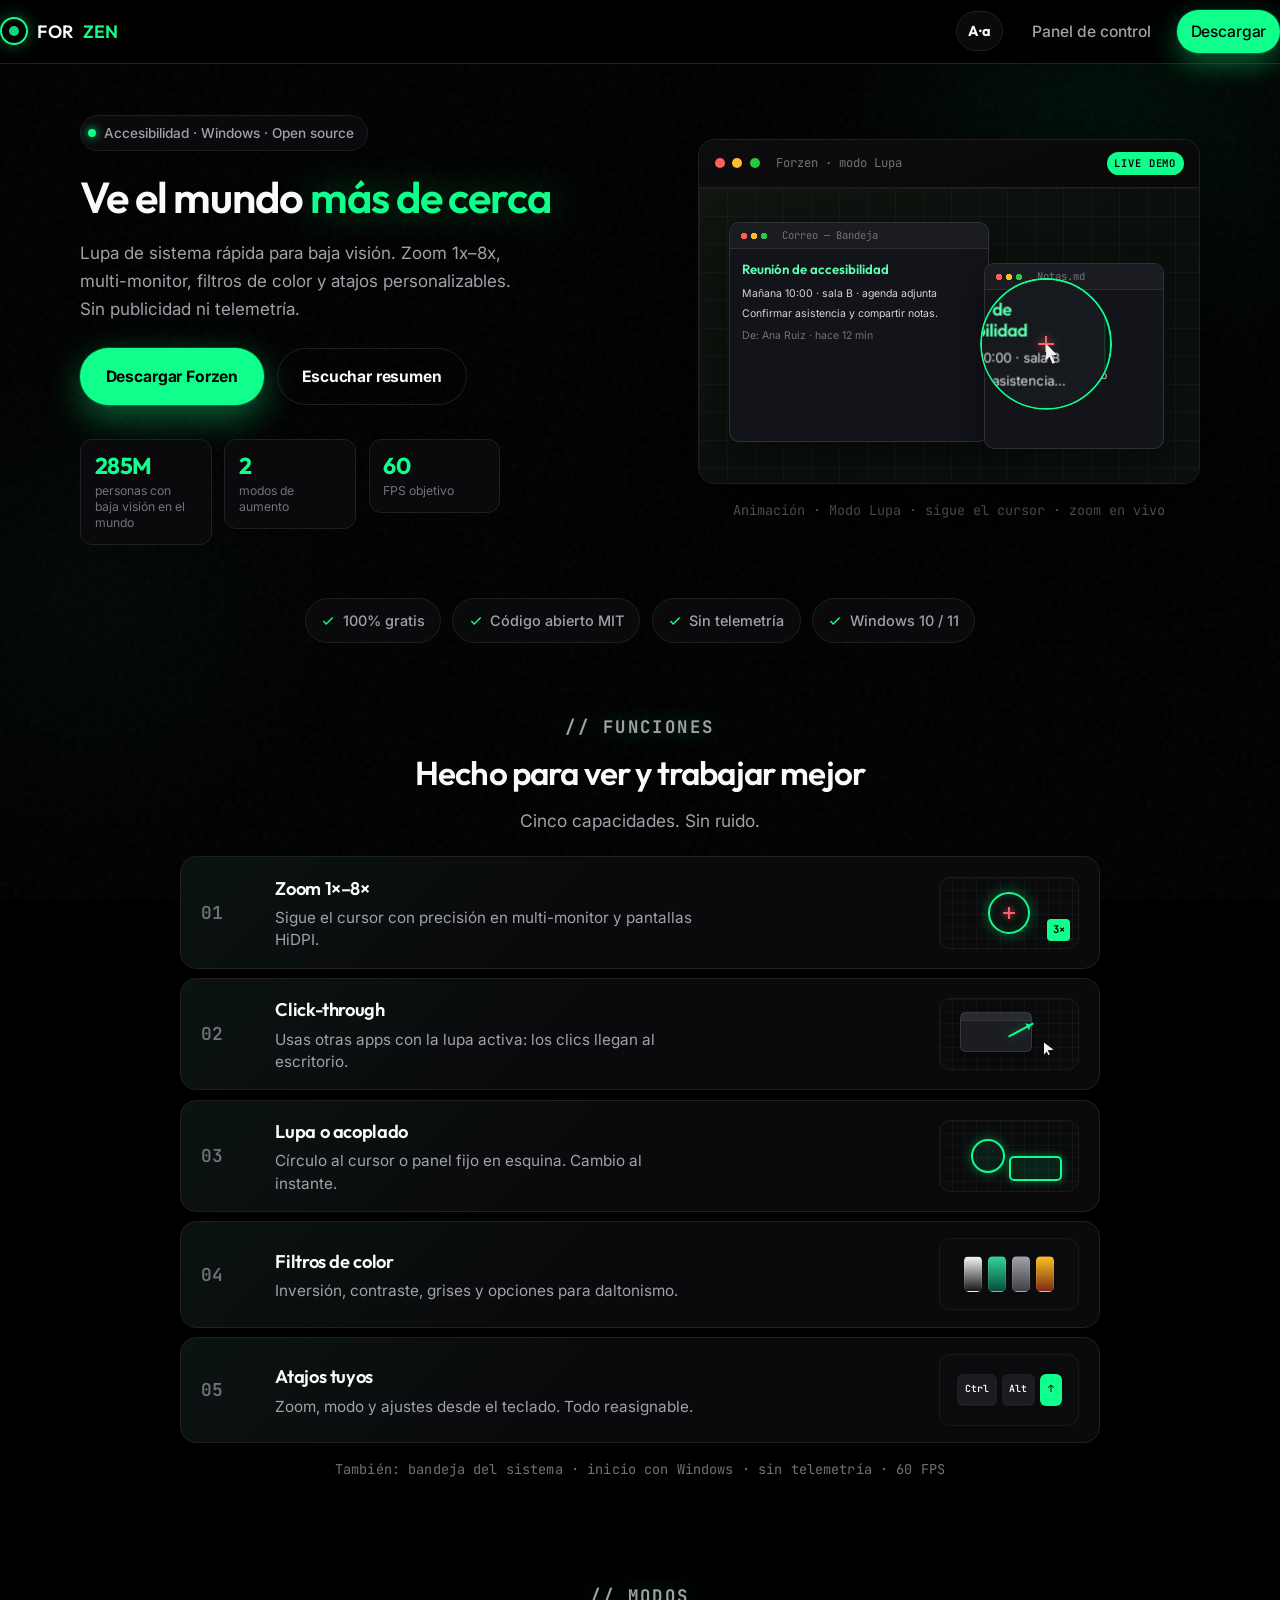
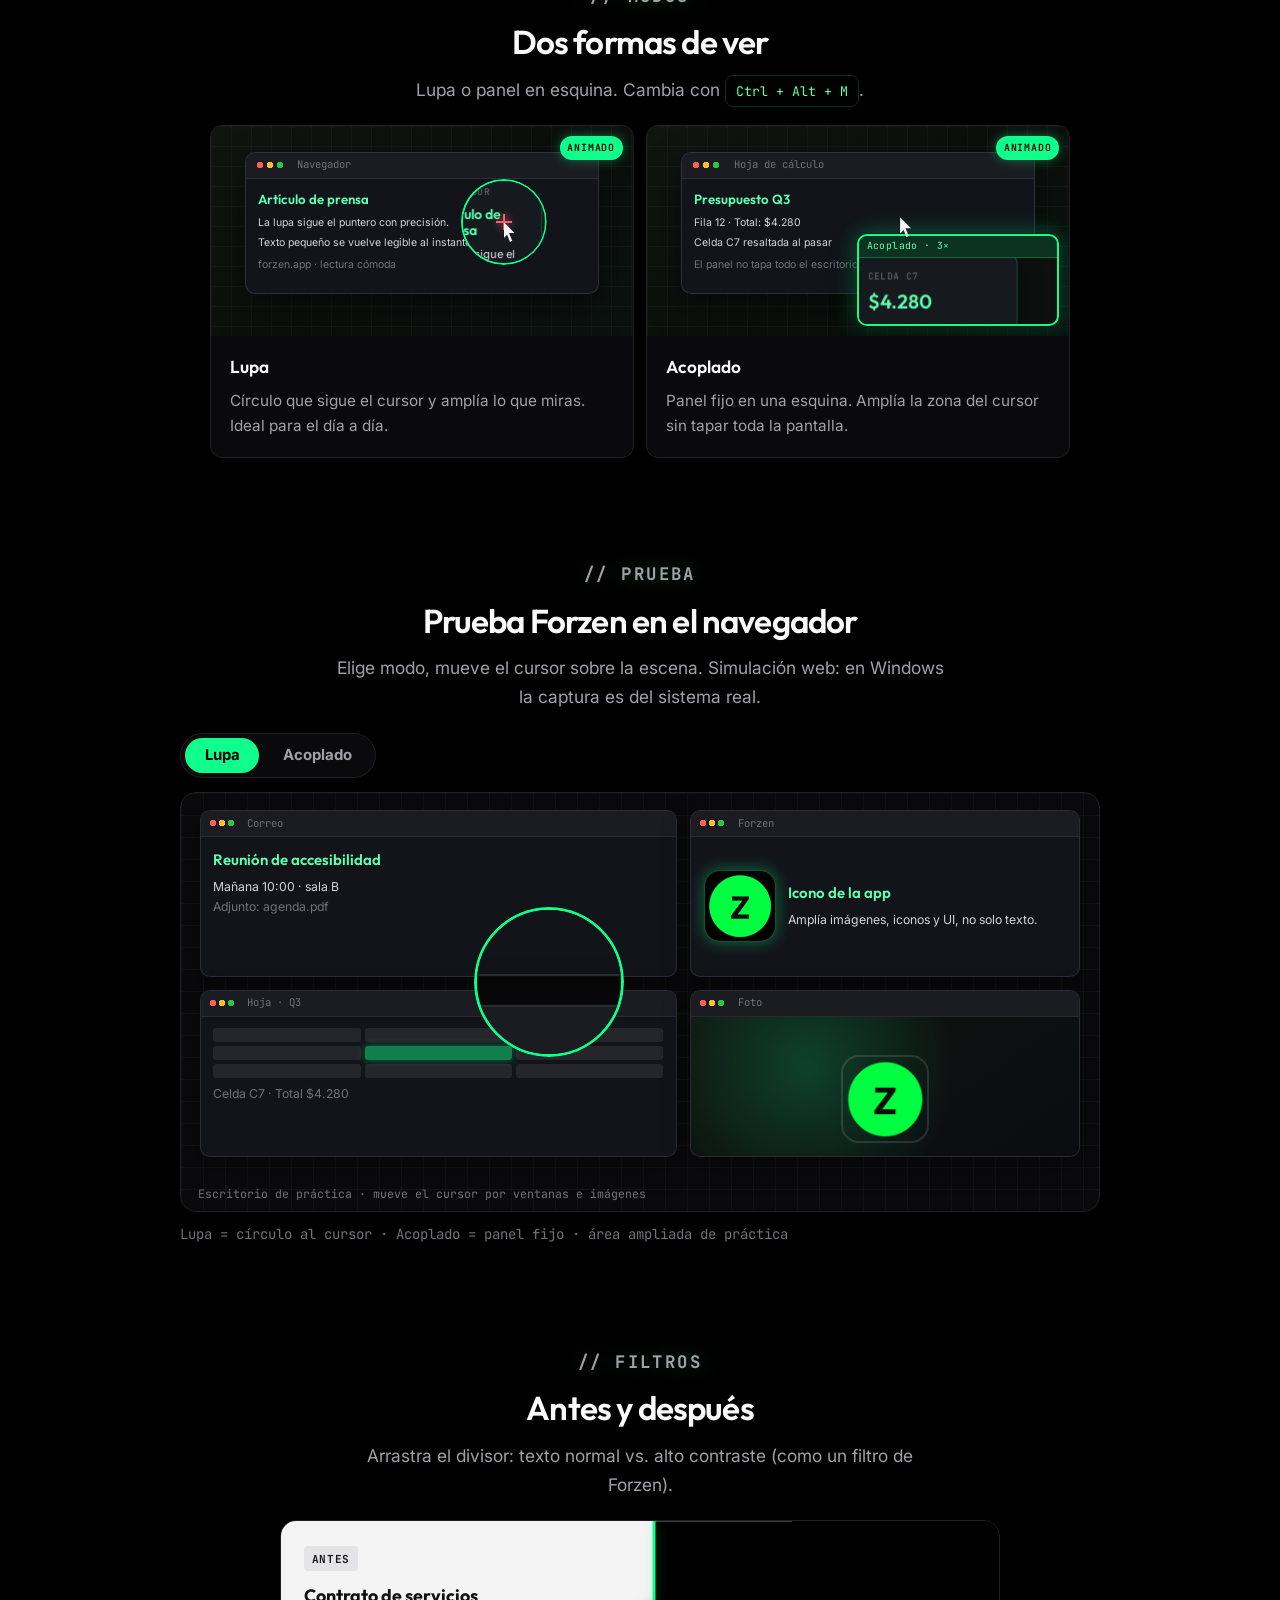
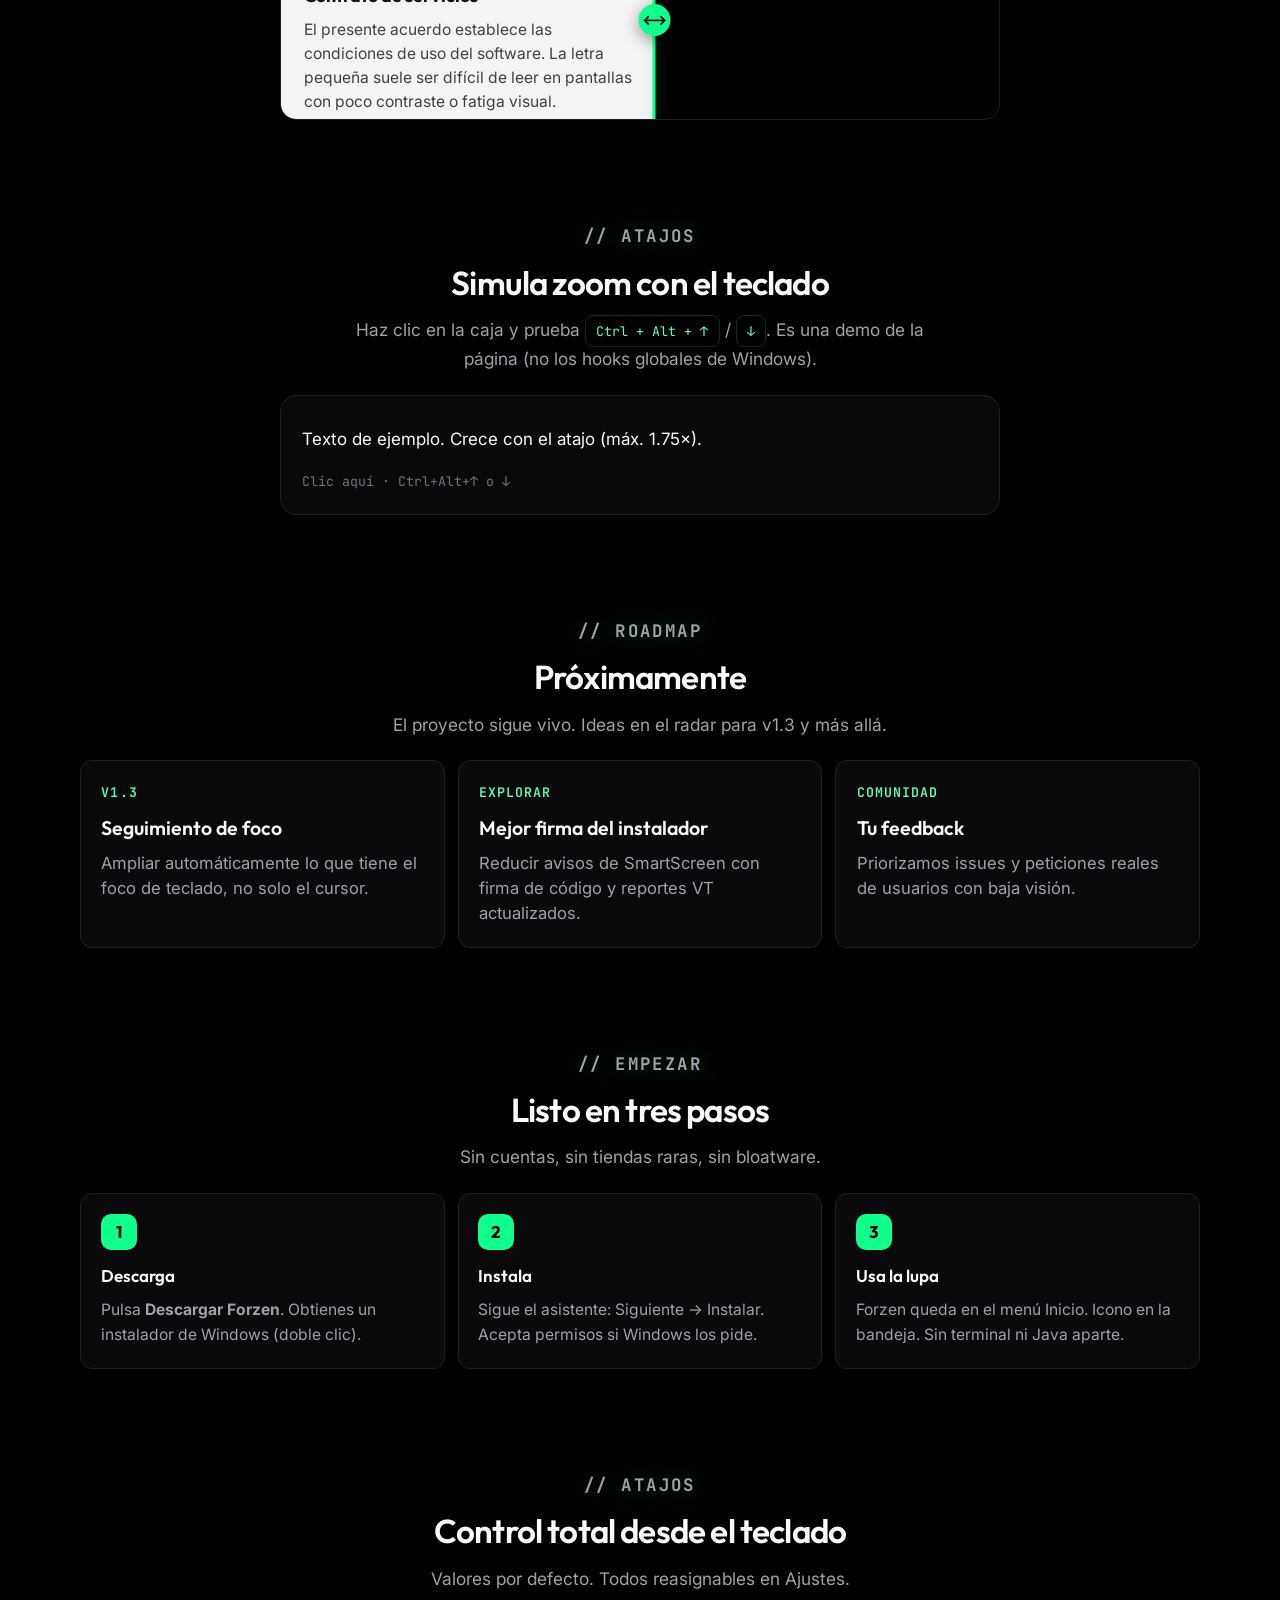
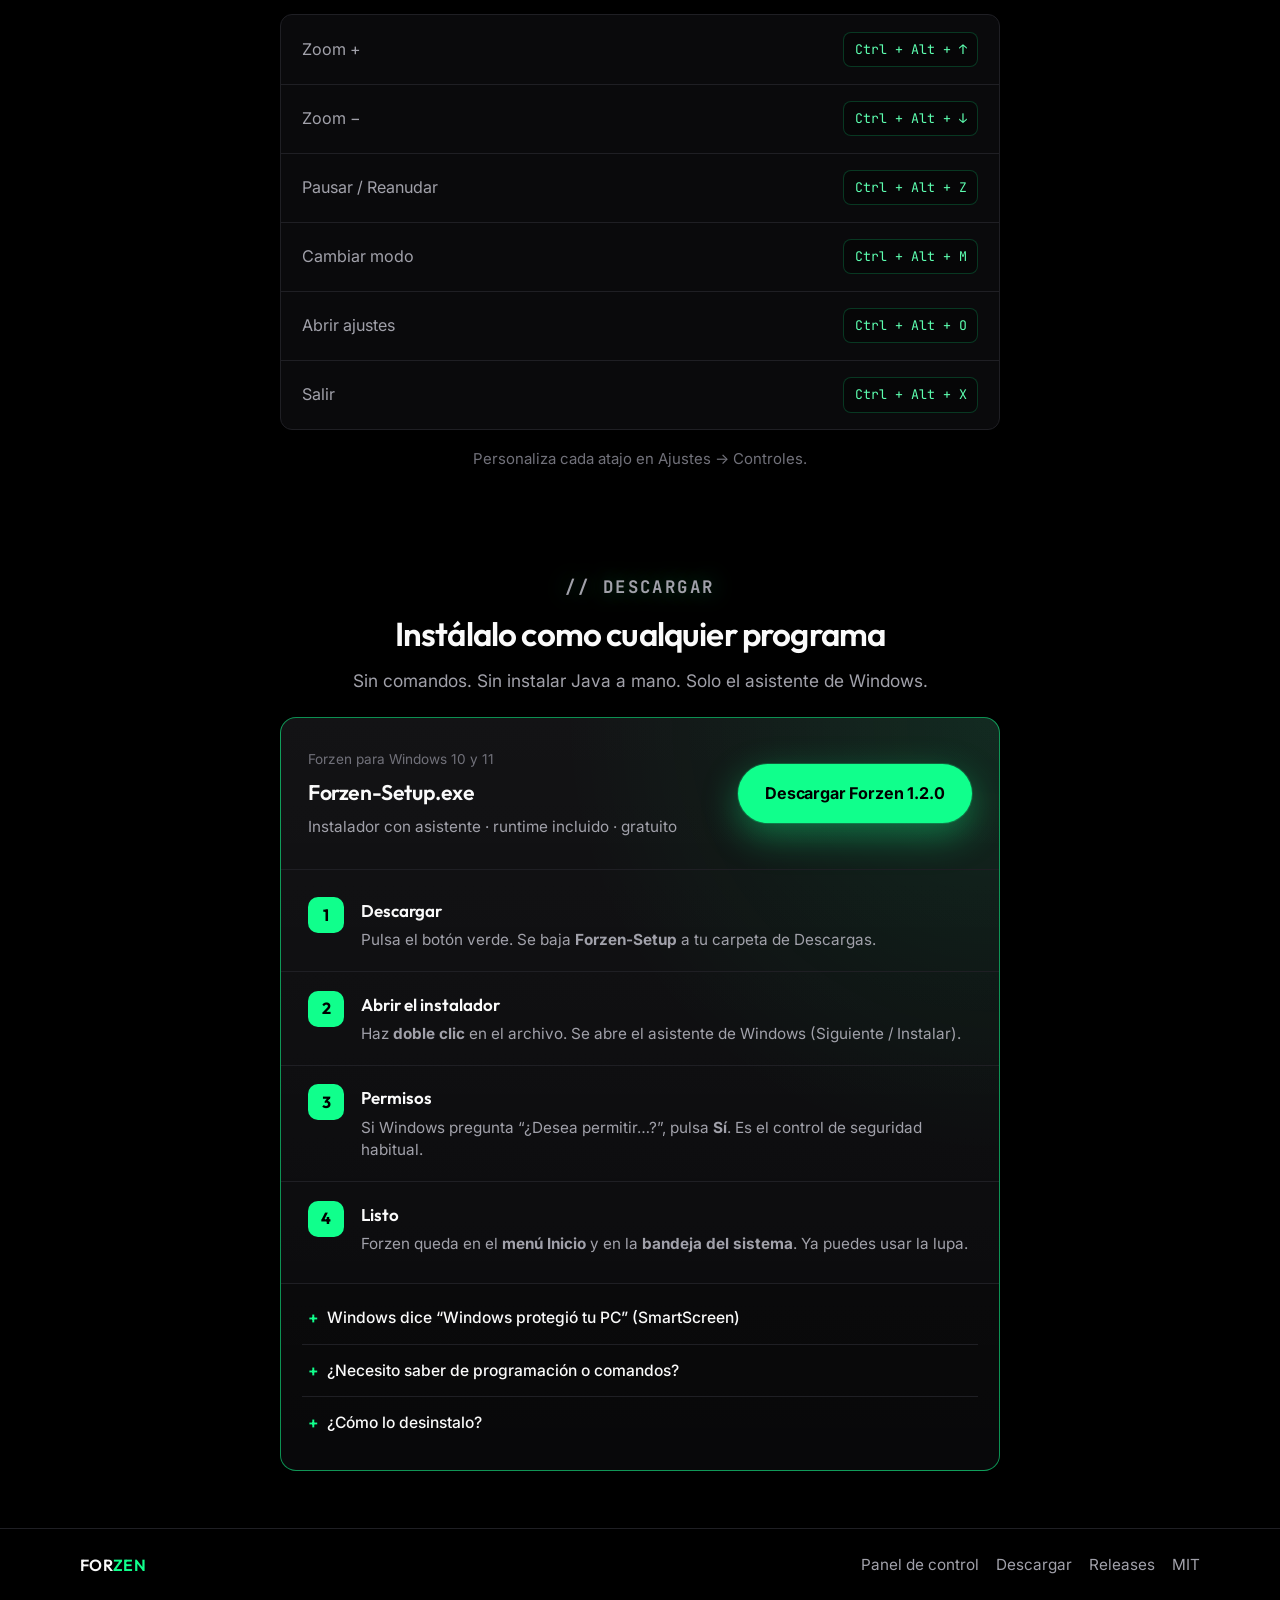
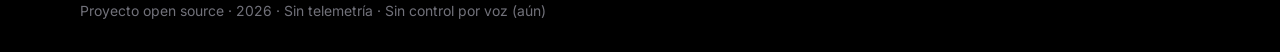
==== commit 6f4b9324: "feat(web): mano del cursor en verde Forzen" ====
--- a/docs/index.html
+++ b/docs/index.html
@@ -26,7 +26,7 @@
   <link rel="preconnect" href="https://fonts.googleapis.com" />
   <link rel="preconnect" href="https://fonts.gstatic.com" crossorigin />
   <link href="https://fonts.googleapis.com/css2?family=Atkinson+Hyperlegible:ital,wght@0,400;0,700;1,400;1,700&family=Inter:wght@400;500;600;700&family=Outfit:wght@500;600;700&family=JetBrains+Mono:wght@400;500&display=swap" rel="stylesheet" />
-  <link rel="stylesheet" href="style.css?v=20" />
+  <link rel="stylesheet" href="style.css?v=21" />
   <meta property="og:image:alt" content="Forzen — Lupa inteligente para Windows. Accesibilidad, open source, sin anuncios." />
   <meta name="twitter:card" content="summary_large_image" />
   <meta name="twitter:image" content="https://FernandezIvan323.github.io/Forzen/og-banner.png" />
@@ -644,8 +644,8 @@
     </div>
   </footer>
 
-  <script src="a11y.js?v=20"></script>
-  <script src="demo-interactive.js?v=20"></script>
-  <script src="app.js?v=20"></script>
+  <script src="a11y.js?v=21"></script>
+  <script src="demo-interactive.js?v=21"></script>
+  <script src="app.js?v=21"></script>
 </body>
 </html>
--- a/docs/style.css
+++ b/docs/style.css
@@ -54,7 +54,7 @@
   cursor: url("cursor-lens.png") 14 14, url("cursor-lens.svg") 14 14, auto;
 }
 
-/* Clickable UI: system pointer is clearer than the lens */
+/* Clickable UI: green hand (same brand color as the lens) */
 a,
 button,
 .a11y-btn,
@@ -68,7 +68,7 @@
 summary,
 [role="button"],
 [data-live-mode] {
-  cursor: pointer;
+  cursor: url("cursor-pointer.png") 10 3, url("cursor-pointer.svg") 10 3, pointer;
 }
 
 /* High-contrast reading mode: restore system cursors */
